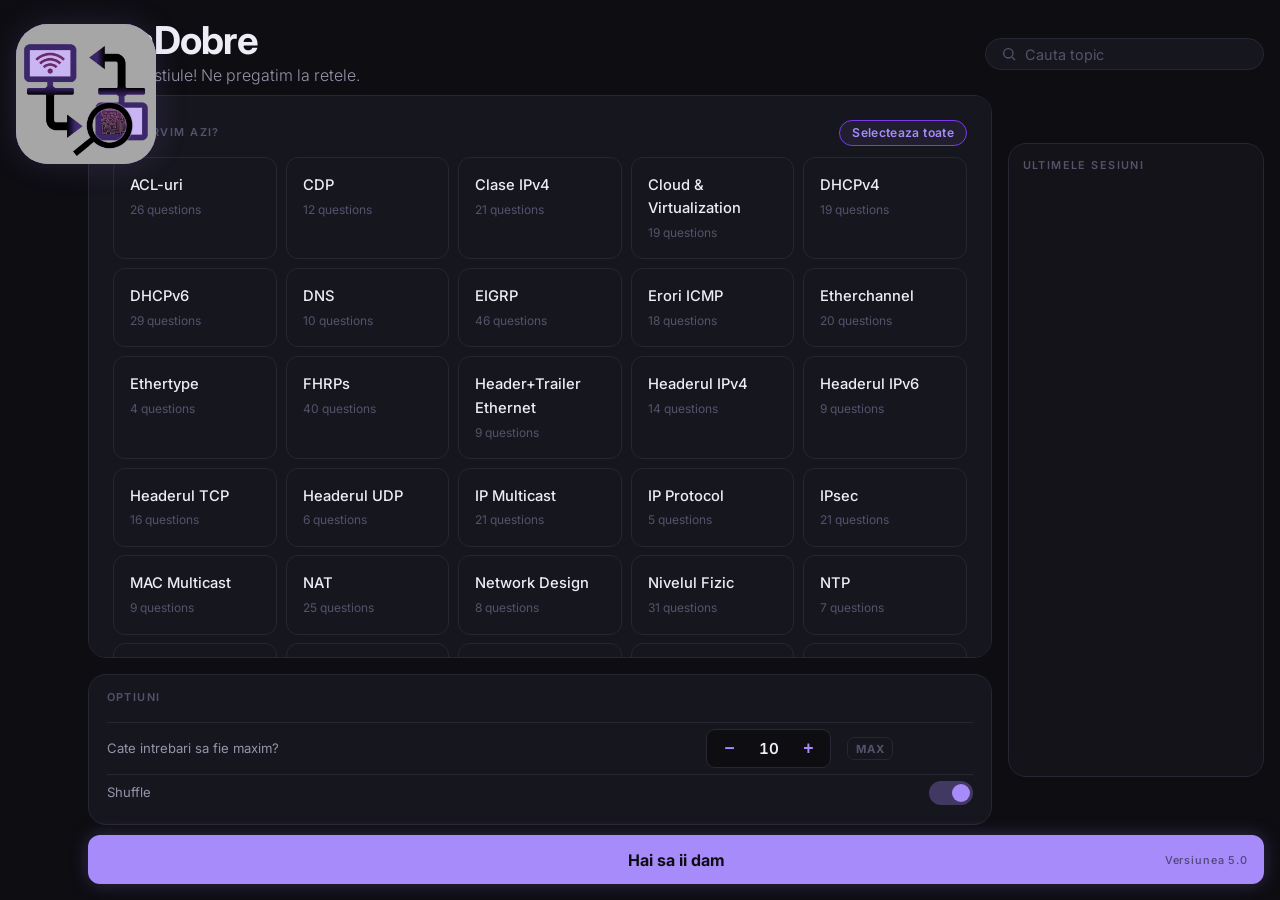
==== index.html @ 51c93546 "mobile fix" ====
<!DOCTYPE html>
<html lang="en">
<head>
  <meta charset="UTF-8" />
  <meta name="viewport" content="width=device-width, initial-scale=1.0, viewport-fit=cover" />
  <title>AcaDobre</title>

  <link rel="manifest" href="manifest.json" />
  <link rel="icon" type="image/x-icon" href="icons/logo.ico" />
  <link rel="icon" type="image/png" href="icons/logo.png" />
  <link rel="shortcut icon" href="icons/logo.ico" />
  <meta name="theme-color" content="#0d0d12" />
  <meta name="mobile-web-app-capable" content="yes" />
  <meta name="apple-mobile-web-app-capable" content="yes" />
  <meta name="apple-mobile-web-app-status-bar-style" content="black-translucent" />
  <meta name="apple-mobile-web-app-title" content="AcaDobre" />
  <link rel="apple-touch-icon" href="icons/apple-touch-icon.png" />

  <link rel="stylesheet" href="style.css?v=5.1" />
</head>
<body>

  <div id="screen-setup" class="screen active">

    <div class="logo-mark" id="setup-logo">
      <img src="icons/logo.png" alt="AcaDobre" style="width:100%;height:100%;object-fit:cover;" />
    </div>

    <div id="setup-titles">
      <h1 class="app-title">AcaDobre</h1>
      <p class="app-sub">Bravo pustiule! Ne pregatim la retele.</p>
    </div>

    <div class="container setup-container">

      <header class="app-header">
        <div class="app-header-titles app-header-titles-fallback">
          <h1 class="app-title">AcaDobre</h1>
          <p class="app-sub">Bravo pustiule! Ne pregatim la retele.</p>
        </div>
        <div class="app-header-search">
          <span class="search-icon" aria-hidden="true">
            <svg viewBox="0 0 24 24" fill="none" stroke="currentColor" stroke-width="2">
              <circle cx="11" cy="11" r="7"></circle>
              <line x1="21" y1="21" x2="16.65" y2="16.65"></line>
            </svg>
          </span>
          <input type="search" id="topic-search-input" class="topic-search-input" placeholder="Cauta topic" autocomplete="off" />
        </div>
      </header>

      <div class="setup-main-row">
        <div class="setup-left-col">
          <section class="card" id="topics-card">
            <div class="topics-card-header">
              <span class="section-label">Ce servim azi?</span>
              <button id="topic-select-all-btn" class="topic-select-all-btn" type="button">Selecteaza toate</button>
            </div>
            <div id="topic-list" class="topic-grid"></div>
            <p id="topic-error" class="field-error hidden">Alege pustiule macar una.</p>
          </section>

          <section class="card" id="options-card">
            <span class="section-label">Optiuni</span>
            <!-- Header-fill-only toggle — visible only when a topic with header-fill is selected -->
            <div id="hf-only-row" class="options-row hidden">
              <span class="option-label">Afiseaza doar intrebari de tip header</span>
              <label class="toggle">
                <input type="checkbox" id="hf-only-toggle" />
                <span class="toggle-slider"></span>
              </label>
            </div>
            <div class="options-row">
              <span class="option-label">Cate intrebari sa fie maxim?</span>
              <div class="stepper">
                <button class="stepper-btn" id="q-dec" type="button">−</button>
                <input
                  type="number"
                  id="q-count-input"
                  class="stepper-input"
                  value="10"
                  min="1"
                  max="100000"
                  aria-label="Number of questions"
                />
                <button class="stepper-btn" id="q-inc" type="button">+</button>
              </div>
              <button id="q-max-btn" class="btn-max-fill" type="button">MAX</button>
              <span id="q-max-hint" class="hint-text"></span>
            </div>
            <div class="options-row">
              <span class="option-label">Shuffle</span>
              <label class="toggle">
                <input type="checkbox" id="shuffle-toggle" checked />
                <span class="toggle-slider"></span>
              </label>
            </div>
          </section>
        </div>

        <aside class="card" id="last-session-card">
          <div class="last-session-header">
            <span class="section-label">Ultimele sesiuni</span>
          </div>
          <ul id="last-sessions-list" class="last-sessions-list"></ul>
        </aside>
      </div>

      <button id="start-btn" class="btn btn-primary btn-large" type="button">
        <span class="start-btn-label">Hai sa ii dam</span>
        <span class="start-btn-version">Versiunea 5.0</span>
      </button>
    </div>
  </div>

  <div id="screen-quiz" class="screen">
    <div class="container quiz-container">

      <!-- Top bar spans full width -->
      <div class="quiz-topbar">
        <div class="quiz-meta">
          <span id="q-current-label" class="meta-badge">Q1</span>
          <span id="q-topic-label" class="meta-topic"></span>
        </div>
        <div class="timer-wrap">
          <svg class="timer-icon" viewBox="0 0 24 24" fill="none" stroke="currentColor" stroke-width="2">
            <circle cx="12" cy="12" r="10"/><polyline points="12 6 12 12 16 14"/>
          </svg>
          <span id="timer-display">0:00</span>
        </div>
      </div>

      <div class="progress-track">
        <div id="progress-bar" class="progress-fill" style="width:0%"></div>
      </div>

      <div class="quiz-layout">

        <div class="question-area">
          <div class="card question-card">
            <h2 id="question-text" class="question-text"></h2>
            <p id="question-hint" class="question-hint hidden"></p>

            <div id="question-image-wrap" class="question-image-wrap hidden">
              <img id="question-image" class="question-image" alt="" />
            </div>

            <div id="mc-options" class="mc-options hidden"></div>
            <div id="mc-multi-options" class="mc-options hidden">
              <p class="mc-multi-badge">Selecteaza toate variantele corecte</p>
            </div>
            <div id="matching-wrap" class="matching-wrap hidden"></div>
            <div id="image-order-wrap" class="image-order-wrap hidden"></div>
            <div id="label-order-wrap" class="label-order-wrap hidden"></div>
            <div id="header-fill-wrap" class="header-fill-wrap hidden"></div>
            <div id="oe-input-wrap" class="oe-wrap hidden">
              <input
                type="text"
                id="oe-input"
                class="oe-input"
                placeholder="Raspunde…"
                autocomplete="off"
              />
            </div>
          </div>

          <div class="question-nav-btns">
            <button id="prev-btn" class="btn btn-secondary" type="button">← Indarat</button>
            <button id="mark-btn" class="btn btn-mark" type="button" title="Flag this question for review">
              <svg class="mark-icon" viewBox="0 0 24 24" fill="none" stroke="currentColor" stroke-width="2">
                <path d="M4 4h16v10l-8 3-8-3V4z"/>
              </svg>
              <span id="mark-label">Marcheaza</span>
            </button>
            <button id="next-btn" class="btn btn-secondary" type="button">Inainte →</button>
          </div>
        </div>

        <aside class="q-sidebar">
          <div class="card q-sidebar-card">
            <span class="section-label">Intrebari</span>
            <div id="q-nav-grid" class="q-nav-grid"></div>
            <div class="sidebar-legend">
              <span class="legend-row"><span class="legend-dot dot-answered"></span><span class="legend-text">Raspuns</span></span>
              <span class="legend-row"><span class="legend-dot dot-current"></span><span class="legend-text">Curenta</span></span>
              <span class="legend-row"><span class="legend-dot dot-marked"></span><span class="legend-text">Marcata</span></span>
            </div>
            <div class="quiz-mode-row">
              <span class="quiz-mode-label">Pe o pagina</span>
              <label class="toggle">
                <input type="checkbox" id="single-page-mode-toggle" />
                <span class="toggle-slider"></span>
              </label>
            </div>
            <button id="submit-quiz-btn" class="btn btn-primary btn-full" type="button">Vedem ce o fi</button>
            <button id="abandon-btn" class="btn btn-ghost btn-full" type="button">← Inapoi la meniu</button>
          </div>
        </aside>

      </div>
    </div>
  </div>
  <div id="screen-results" class="screen">
    <div class="container results-container">

      <header class="results-header">
        <div class="score-ring-wrap">
          <svg class="score-ring" viewBox="0 0 120 120">
            <circle class="ring-bg" cx="60" cy="60" r="52" />
            <circle id="ring-progress" class="ring-fg" cx="60" cy="60" r="52"
              stroke-dasharray="326.7" stroke-dashoffset="326.7" />
          </svg>
          <div class="score-ring-label">
            <span id="score-pct-big">0%</span>
          </div>
        </div>
        <div class="results-meta">
          <h2 id="results-title" class="results-title">Quiz Complete</h2>
          <p id="results-summary" class="results-summary"></p>
        </div>
      </header>

      <div class="stats-row">
        <div class="stat-card">
          <span class="stat-value" id="stat-correct">0</span>
          <span class="stat-label">Raspunsuri corecte</span>
        </div>
        <div class="stat-card">
          <span class="stat-value" id="stat-total">0</span>
          <span class="stat-label">Intrebari totale</span>
        </div>
        <div class="stat-card">
          <span class="stat-value" id="stat-time">0s</span>
          <span class="stat-label">Timp</span>
        </div>
      </div>

      <div class="results-actions">
        <button id="restart-btn" class="btn btn-primary"   type="button">Quiz Nou</button>
      </div>

      <div id="review-panel" class="review-panel">
        <div class="review-mode-bar">
          <span class="review-mode-label">Pe o pagina</span>
          <label class="toggle">
            <input type="checkbox" id="review-single-page-toggle" />
            <span class="toggle-slider"></span>
          </label>
        </div>
        <div class="review-layout">
          <div class="review-list-col">
            <span class="section-label">Vreau sa vad statisticile</span>
            <div id="review-list"></div>
          </div>
          <aside class="review-nav-sidebar">
            <span class="section-label">Raspunsuri</span>
            <div id="review-nav-grid" class="review-nav-grid"></div>
            <div class="review-nav-legend">
              <span class="legend-row"><span class="legend-dot rn-dot-correct"></span><span class="legend-text">Corect</span></span>
              <span class="legend-row"><span class="legend-dot rn-dot-incorrect"></span><span class="legend-text">Gresit</span></span>
              <span class="legend-row"><span class="legend-dot rn-dot-partial"></span><span class="legend-text">Partial</span></span>
              <span class="legend-row"><span class="legend-dot dot-marked"></span><span class="legend-text">Marcat</span></span>
            </div>
          </aside>
        </div>
      </div>

      <div id="topic-breakdown" class="card hidden">
        <span class="section-label">Sectiuni alese</span>
        <div id="breakdown-list"></div>
      </div>

    </div>
  </div>

  <div id="confirm-modal" class="modal-backdrop hidden">
    <div class="modal-box">
      <h3 class="modal-title" id="modal-title">Confirmare</h3>
      <p id="modal-body" class="modal-body"></p>
      <div class="modal-actions">
        <button id="modal-cancel" class="btn btn-secondary" type="button">Inapoi</button>
        <button id="modal-confirm" class="btn btn-primary"  type="button">Trimite raspuns</button>
      </div>
    </div>
  </div>

  <script>
    window.ACADOBRE_QUESTIONS = [];
  </script>

  <script src="questions/rutare_dinamica.js"></script>
  <script src="questions/porturi_protocoale_layer4.js"></script>
  <script src="questions/ip_protocol_nextheader.js"></script>
  <script src="questions/ethertype.js"></script>
  <script src="questions/ip_multicast.js"></script>
  <script src="questions/icmp.js"></script>
  <script src="questions/mac_multicast.js"></script>
  <script src="questions/timers.js"></script>
  <script src="questions/osi_tcp.js"></script>
  <script src="questions/physical_layer.js"></script>
  <script src="questions/ip_classes.js"></script>
  <script src="questions/standard_names.js"></script>
  <script src="questions/udp_header.js"></script>
  <script src="questions/ipv4_header.js"></script>
  <script src="questions/tcp_header.js"></script>
  <script src="questions/ipv6_header.js"></script>
  <script src="questions/ethernet_frame.js"></script>
  <script src="questions/vlan_tag.js"></script>
  <script src="questions/stp.js"></script>
  <script src="questions/etherchannel.js"></script>
  <script src="questions/fhrp.js"></script>
  <script src="questions/dhcp.js"></script>
  <script src="questions/dhcpv6.js"></script>
  <script src="questions/ospf.js"></script>
  <script src="questions/security.js"></script>
  <script src="questions/layer2security.js"></script>
  <script src="questions/acl.js"></script>
  <script src="questions/nat.js"></script>
  <script src="questions/vlans.js"></script>
  <script src="questions/vtp.js"></script>
  <script src="questions/dns.js"></script>
  <script src="questions/cdp.js"></script>
  <script src="questions/ntp.js"></script>
  <script src="questions/ssh.js"></script>
  <script src="questions/snmp.js"></script>
  <script src="questions/syslog.js"></script>
  <script src="questions/wireless_frame.js"></script>
  <script src="questions/wifi_standards.js"></script>
  <script src="questions/wireless.js"></script>
  <script src="questions/wan.js"></script>
  <script src="questions/vpn.js"></script>
  <script src="questions/ipsec.js"></script>
  <script src="questions/qos.js"></script>
  <script src="questions/network_design.js"></script>
  <script src="questions/virtualization.js"></script>
  <script src="questions/eigrp.js"></script>

  <script src="script.js?v=5.1"></script>

  <script>
    if ('serviceWorker' in navigator) {
      window.addEventListener('load', () => {
        navigator.serviceWorker.register('./sw.js')
          .catch(err => console.warn('SW registration failed:', err));
      });
    }
  </script>
</body>
</html>
---- style.css ----
/* ============================================================
   AcaDobre — Dark Theme with Purple Accents
   ============================================================ */

@import url('https://fonts.googleapis.com/css2?family=Inter:wght@400;500;600;700&display=swap');

/* ── Variables ─────────────────────────────────────────────── */
:root {
  --bg:           #0d0d12;
  --bg-card:      #16161f;
  --bg-hover:     #1e1e2a;
  --bg-sidebar:   #131319;
  --border:       #272733;
  --border-mid:   #3a3a4a;

  --accent:       #a78bfa;   /* purple-400 */
  --accent-dim:   #7c3aed;   /* violet-600 */
  --accent-glow:  rgba(167, 139, 250, 0.15);
  --accent-faint: rgba(167, 139, 250, 0.07);

  --green:        #4ade80;
  --green-faint:  rgba(74, 222, 128, 0.08);
  --red:          #f87171;
  --red-faint:    rgba(248, 113, 113, 0.08);

  --text:         #eeedf5;
  --text-mid:     #9993aa;
  --text-dim:     #55526a;

  --radius:       12px;
  --radius-lg:    18px;
  --transition:   180ms ease;
}

/* ── Reset ──────────────────────────────────────────────────── */
*, *::before, *::after { box-sizing: border-box; margin: 0; padding: 0; }
html { scroll-behavior: smooth; }
body {
  font-family: 'Inter', system-ui, sans-serif;
  background: var(--bg);
  color: var(--text);
  min-height: 100vh;
  line-height: 1.6;
  -webkit-font-smoothing: antialiased;
}

/* ── Screens ────────────────────────────────────────────────── */
.screen { display: none; min-height: 100vh; padding: 2.5rem 1.25rem 4rem; }
.screen.active { display: block; }

/* ── Containers ─────────────────────────────────────────────── */
.container { width: 100%; margin: 0 auto; }

/* Setup & Results: narrow centered */
.setup-container {
  max-width: 1280px;
  margin: 0 auto;
  position: relative;
  /* Pin to viewport so options card + start button stay at bottom; topics card scrolls in the middle */
  height: 100vh;
  height: 100dvh;
  padding: 1.25rem 1rem 1rem;
  display: flex;
  flex-direction: column;
  gap: .65rem;
  animation: fadeUp .3s ease both;
}

/* Setup screen overrides the default .screen padding so .setup-container can own the viewport */
#screen-setup {
  padding: 0;
  position: relative;
}

/* Logo + title in the top-left of the viewport, nudged right from the edge */
#setup-logo {
  position: absolute;
  top: 1.5rem;
  left: 3rem;
  z-index: 50;
}

#setup-titles {
  position: absolute;
  top: 1.5rem;
  /* Right of the logo */
  left: calc(3rem + 140px + .85rem);
  z-index: 50;
  display: flex;
  flex-direction: column;
  justify-content: center;
  height: 140px;
}

/* Hide the in-header fallback title block on wide viewports (where #setup-titles handles it) */
.app-header-titles-fallback { display: none; }

/* Below 1700px viewport, the logo+title group runs into the centered column area.
   Hide the gutter title and show the fallback inside the header instead. */
@media (max-width: 1700px) {
  #setup-titles { display: none; }
  .app-header-titles-fallback { display: block; }
  /* Logo falls back tighter to corner */
  #setup-logo { left: 1rem; }
}

/* Setup main row: left column (topics + options) + right column (last sessions) */
.setup-main-row {
  display: flex;
  gap: 1rem;
  flex: 1 1 0;
  min-height: 0;
  align-items: stretch;
}

/* Left column stacks topics + options. Topics flex-grows, options stays its natural height */
.setup-left-col {
  flex: 1 1 auto;
  min-width: 0;
  display: flex;
  flex-direction: column;
  gap: 1rem;
  min-height: 0;
}

/* Topics card grows to fill remaining left-col space, scrolls internally */
#topics-card {
  flex: 1 1 auto;
  min-width: 0;
  min-height: 0;
  overflow-y: auto;
  display: flex;
  flex-direction: column;
  gap: .65rem;
}

/* Options card stays its natural height inside the left column */
#options-card { flex: 0 0 auto; padding: .85rem 1.1rem; }

/* Header row inside topics card: label on left, select-all on right */
.topics-card-header {
  display: flex;
  align-items: center;
  justify-content: space-between;
  gap: .5rem;
}
.topics-card-header .section-label { margin: 0; }

/* Last sessions: right-column panel, fixed length next to topics+options.
   Shorter than the full row height — vertically centered with empty space top and bottom. */
#last-session-card {
  flex: 0 0 16rem;
  width: 16rem;
  display: flex;
  flex-direction: column;
  min-height: 0;
  align-self: center;
  height: calc(100% - 6rem);
  background: var(--bg-sidebar);
  border: 1px solid var(--border);
  border-radius: var(--radius-lg);
  padding: .85rem;
  overflow: hidden;
}
.last-session-header {
  display: flex;
  flex-direction: column;
  gap: .5rem;
  margin-bottom: .6rem;
  flex-shrink: 0;
}
#last-session-card #last-sessions-list {
  overflow: hidden;
  min-height: 0;
  flex: 1 1 auto;
}

.last-sessions-list {
  list-style: none;
  padding: 0;
  margin: 0;
  display: flex;
  flex-direction: column;
  gap: .5rem;
}
.last-session-item {
  display: flex;
  flex-direction: column;
  gap: .25rem;
  padding: .6rem .7rem;
  background: var(--bg);
  border: 1px solid var(--border);
  border-radius: 8px;
  font-size: .8rem;
  cursor: default;
  transition: border-color var(--transition);
}
.last-session-item:hover { border-color: var(--border-mid); }
.last-session-item.is-latest { border-color: var(--accent-dim); background: var(--accent-faint); }
.last-session-top {
  display: flex;
  justify-content: space-between;
  align-items: baseline;
  gap: .5rem;
}
.last-session-score {
  font-weight: 700;
  font-variant-numeric: tabular-nums;
  color: var(--accent);
}
.last-session-tag {
  display: inline-block;
  margin-left: .4rem;
  padding: 1px 6px;
  font-size: .62rem;
  font-weight: 600;
  letter-spacing: .04em;
  background: var(--bg-card);
  border: 1px solid var(--border);
  border-radius: 4px;
  color: var(--text-dim);
  vertical-align: middle;
}
.last-session-item.is-abandoned { border-color: var(--border); opacity: .85; }
.last-session-date { color: var(--text-dim); font-size: .7rem; }
.last-session-meta {
  font-size: .72rem;
  color: var(--text-dim);
  display: flex;
  justify-content: space-between;
  gap: .5rem;
}
.last-session-review-btn {
  margin-top: .35rem;
  padding: .35rem .55rem;
  font-size: .72rem;
  font-weight: 600;
  font-family: 'Inter', system-ui, sans-serif;
  background: var(--bg-card);
  border: 1px solid var(--accent-dim);
  border-radius: 6px;
  color: var(--accent);
  cursor: pointer;
  transition: background var(--transition), border-color var(--transition);
}
.last-session-review-btn:hover {
  background: var(--accent-glow);
  border-color: var(--accent);
}

/* Mid-narrow viewports stack the main row but keep desktop logo + larger sizing */
@media (min-width: 801px) and (max-width: 1100px) {
  .setup-main-row { flex-direction: column; }
  .setup-left-col { flex: 1 1 auto; }
  #last-session-card { width: auto; flex: 0 0 auto; max-height: 14rem; align-self: stretch; }
}

/* Options card and start button stay at their natural height, never shrink */
#options-card,
#start-btn {
  flex-shrink: 0;
}

/* Start button: label centered, version subtitle aligned right */
#start-btn {
  position: relative;
  display: flex;
  align-items: center;
  justify-content: center;
}
#start-btn .start-btn-label {
  font-weight: 700;
}
#start-btn .start-btn-version {
  position: absolute;
  right: 1rem;
  font-size: .68rem;
  font-weight: 500;
  letter-spacing: .08em;
  opacity: .55;
  pointer-events: none;
}
.quiz-container {
  max-width: 1020px;
  display: flex;
  flex-direction: column;
  gap: 1rem;
  animation: fadeUp .3s ease both;
}

@keyframes fadeUp {
  from { opacity: 0; transform: translateY(10px); }
  to   { opacity: 1; transform: translateY(0); }
}

/* ── Logo ───────────────────────────────────────────────────── */
.logo-mark {
  width: 140px; height: 140px;
  background: var(--accent);
  color: #0d0d12;
  font-family: 'Inter', system-ui, sans-serif;
  font-size: 4.6rem;
  display: flex; align-items: center; justify-content: center;
  border-radius: 32px;
  flex-shrink: 0;
  box-shadow: 0 0 32px var(--accent-glow);
  overflow: hidden;
}

/* ── App Header ─────────────────────────────────────────────── */
.app-header {
  display: flex;
  align-items: center;
  gap: .85rem;
  padding: 0;
  margin-bottom: -.25rem;
}
.app-header-titles { flex: 0 1 auto; min-width: 0; }
.app-title  { font-family: 'Inter', system-ui, sans-serif; font-size: 2.4rem; font-weight: 700; line-height: 1.05; letter-spacing: -0.02em; }
.app-sub    { color: var(--text-mid); font-size: 1rem; font-weight: 300; margin-top: .15rem; }

/* On medium screens where the centered container touches the viewport edges
   but the desktop logo is still positioned absolute, reserve left padding
   so the corner logo doesn't overlap the title */
@media (min-width: 801px) and (max-width: 1280px) {
  .setup-container { padding-left: 5.5rem; }
}

/* Search bar on the right side of the header */
.app-header-search {
  margin-left: auto;
  display: flex;
  align-items: center;
  gap: .5rem;
  background: var(--bg-card);
  border: 1.5px solid var(--border);
  border-radius: 999px;
  padding: .4rem .9rem;
  min-width: 16rem;
  max-width: 24rem;
  flex: 0 1 auto;
  transition: border-color var(--transition);
}
.app-header-search:focus-within { border-color: var(--accent); }
.app-header-search .search-icon {
  display: inline-flex;
  align-items: center;
  justify-content: center;
  color: var(--text-dim);
  flex-shrink: 0;
}
.app-header-search .search-icon svg { width: 16px; height: 16px; }
.topic-search-input {
  flex: 1 1 auto;
  background: transparent;
  border: none;
  outline: none;
  color: var(--text);
  font-family: 'Inter', system-ui, sans-serif;
  font-size: .9rem;
  min-width: 0;
}
.topic-search-input::placeholder { color: var(--text-dim); }
/* Hide the browser's built-in search clear button (we don't need it) */
.topic-search-input::-webkit-search-cancel-button { display: none; }

/* ── Cards ──────────────────────────────────────────────────── */
.card {
  background: var(--bg-card);
  border: 1px solid var(--border);
  border-radius: var(--radius-lg);
  padding: 1.5rem;
}

/* ── Section Labels ─────────────────────────────────────────── */
.section-label {
  display: block;
  font-size: .68rem;
  font-weight: 600;
  letter-spacing: .13em;
  text-transform: uppercase;
  color: var(--text-dim);
  margin-bottom: 1rem;
}

/* ── Topic Grid ─────────────────────────────────────────────── */
.topic-grid {
  display: grid;
  grid-template-columns: repeat(auto-fill, minmax(150px, 1fr));
  gap: .55rem;
}

.topic-chip {
  cursor: pointer;
  border: 1.5px solid var(--border);
  border-radius: var(--radius);
  padding: 1rem 1rem 1rem 1rem;
  transition: border-color var(--transition), background var(--transition),
              box-shadow var(--transition);
  user-select: none;
  position: relative;
}
.topic-chip:hover { background: var(--bg-hover); border-color: var(--border-mid); }
.topic-chip.selected {
  border-color: var(--accent);
  background: var(--accent-faint);
  box-shadow: 0 0 0 1px var(--accent-dim) inset;
}

.topic-chip-name  { font-weight: 500; font-size: .92rem; display: block; }
.topic-chip-count { font-size: .75rem; color: var(--text-dim); display: block; margin-top: .15rem; }

.topic-chip-check {
  position: absolute;
  top: .55rem; right: .55rem;
  width: 18px; height: 18px;
  border-radius: 50%;
  background: var(--accent);
  display: flex; align-items: center; justify-content: center;
  font-size: .6rem; font-weight: 900; color: #0d0d12;
  opacity: 0; transform: scale(.4);
  transition: opacity var(--transition), transform var(--transition);
  pointer-events: none;
}
.topic-chip.selected .topic-chip-check { opacity: 1; transform: scale(1); }

/* ── Options Rows ───────────────────────────────────────────── */
.options-row {
  display: flex; align-items: center; gap: 1rem;
  padding: .35rem 0;
}
.options-row + .options-row { border-top: 1px solid var(--border); }
.option-label { flex: 1; font-size: .82rem; color: var(--text-mid); }
.hint-text    { font-size: .72rem; color: var(--text-dim); min-width: 4rem; }

/* Stepper */
.stepper {
  display: flex; align-items: center; gap: .5rem;
  background: var(--bg);
  border: 1px solid var(--border);
  border-radius: 9px;
  padding: .3rem .5rem;
}
.stepper-btn {
  background: none; border: none;
  color: var(--accent);
  font-size: 1.1rem; font-weight: 600;
  cursor: pointer;
  width: 28px; height: 28px;
  display: flex; align-items: center; justify-content: center;
  border-radius: 6px;
  line-height: 1; flex-shrink: 0;
  transition: background var(--transition);
}
.stepper-btn:hover { background: var(--accent-faint); }

/* Number input inside stepper */
.stepper-input {
  background: transparent;
  border: none;
  color: var(--text);
  font-family: 'Inter', system-ui, sans-serif;
  font-size: .95rem; font-weight: 600;
  font-variant-numeric: tabular-nums;
  width: 3.5ch;
  text-align: center;
  outline: none;
  -moz-appearance: textfield;
}
.stepper-input::-webkit-outer-spin-button,
.stepper-input::-webkit-inner-spin-button { -webkit-appearance: none; }

/* Toggle */
.toggle { position: relative; display: inline-block; width: 44px; height: 24px; cursor: pointer; flex-shrink: 0; }
.toggle input { opacity: 0; width: 0; height: 0; position: absolute; }
.toggle-slider {
  position: absolute; inset: 0;
  background: var(--border);
  border-radius: 999px;
  transition: background var(--transition);
}
.toggle-slider::before {
  content: '';
  position: absolute;
  width: 18px; height: 18px;
  left: 3px; top: 3px;
  background: var(--text-dim);
  border-radius: 50%;
  transition: transform var(--transition), background var(--transition);
}
.toggle input:checked + .toggle-slider { background: rgba(167,139,250,.3); }
.toggle input:checked + .toggle-slider::before { transform: translateX(20px); background: var(--accent); }

/* ── Field Error ────────────────────────────────────────────── */
.field-error { color: var(--red); font-size: .82rem; margin-top: .6rem; }

/* ── Buttons ────────────────────────────────────────────────── */
.btn {
  display: inline-flex; align-items: center; justify-content: center;
  font-family: 'Inter', system-ui, sans-serif;
  font-size: .9rem; font-weight: 500;
  border: none; border-radius: var(--radius);
  cursor: pointer;
  padding: .7rem 1.4rem;
  transition: opacity var(--transition), background var(--transition),
              transform var(--transition), box-shadow var(--transition);
  white-space: nowrap;
}
.btn:active   { transform: scale(.97); }
.btn:disabled { opacity: .35; cursor: not-allowed; }
.btn-full     { width: 100%; }

.btn-primary {
  background: var(--accent);
  color: #0d0d12; font-weight: 600;
  box-shadow: 0 0 18px rgba(167,139,250,.25);
}
.btn-primary:hover:not(:disabled) {
  background: var(--accent-dim);
  box-shadow: 0 0 24px rgba(124,58,237,.4);
}

.btn-secondary {
  background: var(--bg-card); color: var(--text);
  border: 1.5px solid var(--border);
}
.btn-secondary:hover:not(:disabled) { background: var(--bg-hover); border-color: var(--border-mid); }

.btn-ghost {
  background: transparent; color: var(--text-mid);
  border: 1.5px solid transparent;
}
.btn-ghost:hover:not(:disabled) { color: var(--text); border-color: var(--border); }

.btn-large { width: 100%; padding: .9rem 1.4rem; font-size: 1rem; }

/* ── Quiz Topbar ────────────────────────────────────────────── */
.quiz-topbar {
  display: flex; align-items: center; justify-content: space-between;
  padding: 0 .1rem;
}
.quiz-meta    { display: flex; align-items: center; gap: .75rem; }
.meta-badge {
  background: var(--accent); color: #0d0d12;
  font-size: .72rem; font-weight: 700;
  padding: .25rem .65rem;
  border-radius: 6px; letter-spacing: .04em;
}
.meta-topic   { font-size: .82rem; color: var(--text-dim); }
.timer-wrap   { display: flex; align-items: center; gap: .4rem; font-variant-numeric: tabular-nums; font-size: .88rem; font-weight: 500; color: var(--text-mid); }
.timer-icon   { width: 15px; height: 15px; stroke: var(--text-dim); }

/* ── Progress ───────────────────────────────────────────────── */
.progress-track { height: 3px; background: var(--border); border-radius: 999px; overflow: hidden; }
.progress-fill  { height: 100%; background: var(--accent); border-radius: 999px; transition: width .45s ease; }

/* ── Two-Column Quiz Layout ─────────────────────────────────── */
.quiz-layout {
  display: grid;
  grid-template-columns: 1fr 240px;
  gap: 1.1rem;
  align-items: start;
}

/* ── Question Area (left column) ────────────────────────────── */
#question-text,
.mc-opt-text {
  white-space: pre-line;
}

.question-area {
  display: flex;
  flex-direction: column;
  gap: 1rem;
  /* Fill viewport so the sticky nav-btns anchors at a consistent position regardless of content length */
  min-height: calc(100vh - 10rem);
}

.question-card { display: flex; flex-direction: column; gap: 1.25rem; min-height: 21.25rem; }

.question-text {
  font-family: 'Inter', system-ui, sans-serif;
  font-size: 1.25rem; line-height: 1.5;
  font-weight: 600;
}

/* Prev / Next buttons row — pushed to bottom of .question-area via margin-top:auto, sticks to viewport when content overflows */
.question-nav-btns {
  display: flex;
  gap: .75rem;
  margin-top: auto;
  position: sticky;
  bottom: 0;
  z-index: 10;
  padding: .6rem 0 .4rem;
  background: var(--bg);
}
.question-nav-btns .btn { flex: 1; }

/* ── Multiple Choice ────────────────────────────────────────── */
.mc-options { display: flex; flex-direction: column; gap: .55rem; }

.mc-option {
  display: flex; align-items: center; gap: .85rem;
  padding: .8rem 1rem;
  border: 1.5px solid var(--border);
  border-radius: var(--radius);
  cursor: pointer;
  transition: border-color var(--transition), background var(--transition);
  user-select: none;
}
.mc-option:hover:not(.disabled) { background: var(--bg-hover); border-color: var(--border-mid); }
.mc-option.selected  { border-color: var(--accent); background: var(--accent-faint); }
.mc-option.correct   { border-color: var(--green);  background: var(--green-faint); }
.mc-option.incorrect { border-color: var(--red);    background: var(--red-faint); }
.mc-option.disabled  { cursor: default; }

/* On results review — correct answer highlight even if not selected */
.mc-option.show-correct { border-color: var(--green); background: var(--green-faint); }

.mc-opt-letter {
  width: 1.75rem; height: 1.75rem; border-radius: 7px;
  background: var(--bg); border: 1.5px solid var(--border);
  display: flex; align-items: center; justify-content: center;
  font-size: .72rem; font-weight: 700; color: var(--text-dim);
  flex-shrink: 0;
  transition: background var(--transition), color var(--transition), border-color var(--transition);
}
.mc-option.selected  .mc-opt-letter { background: var(--accent); color: #0d0d12; border-color: var(--accent); }
.mc-option.correct   .mc-opt-letter { background: var(--green);  color: #0d0d12; border-color: var(--green);  }
.mc-option.incorrect.selected .mc-opt-letter { background: var(--red); color: #fff; border-color: var(--red); }
.mc-opt-text { font-size: .9rem; }

/* ── Open Ended ─────────────────────────────────────────────── */
.oe-wrap { display: flex; flex-direction: column; }
.oe-input {
  background: var(--bg);
  border: 1.5px solid var(--border);
  border-radius: var(--radius);
  color: var(--text);
  font-family: 'Inter', system-ui, sans-serif;
  font-size: .95rem;
  padding: .85rem 1rem;
  outline: none;
  width: 100%;
  transition: border-color var(--transition);
}
.oe-input:focus          { border-color: var(--accent); }
.oe-input:disabled       { opacity: .5; cursor: default; }
.oe-input.correct-input  { border-color: var(--green); }
.oe-input.incorrect-input{ border-color: var(--red); }

/* ── Sidebar (right column) ─────────────────────────────────── */
.q-sidebar { position: sticky; top: 1.5rem; }

.q-sidebar-card {
  display: flex; flex-direction: column; gap: 1rem;
  background: var(--bg-sidebar);
  /* Cap height so the sidebar fits in viewport; nav-grid handles overflow */
  max-height: calc(100vh - 8rem);
}

/* Question number grid: auto-fill so 100+ questions pack compactly; scrolls inside the sidebar card */
.q-nav-grid {
  display: grid;
  grid-template-columns: repeat(auto-fill, minmax(28px, 1fr));
  gap: .25rem;
  overflow-y: auto;
  min-height: 0;
  flex: 1 1 auto;
}

.q-nav-btn {
  aspect-ratio: 1;
  border: 1px solid var(--border);
  border-radius: 5px;
  background: var(--bg);
  color: var(--text-dim);
  font-size: .68rem; font-weight: 600;
  cursor: pointer;
  transition: border-color var(--transition), background var(--transition),
              color var(--transition), box-shadow var(--transition);
  display: flex; align-items: center; justify-content: center;
  padding: 0;
  font-family: 'Inter', system-ui, sans-serif;
  font-variant-numeric: tabular-nums;
}
.q-nav-btn:hover:not(.q-nav-current) {
  border-color: var(--border-mid);
  background: var(--bg-hover);
  color: var(--text);
}
/* Answered state */
.q-nav-btn.q-nav-answered {
  background: rgba(167,139,250,.18);
  border-color: var(--accent-dim);
  color: var(--accent);
}
/* Current question */
.q-nav-btn.q-nav-current {
  background: var(--accent);
  border-color: var(--accent);
  color: #0d0d12;
  box-shadow: 0 0 12px rgba(167,139,250,.4);
  cursor: default;
}

/* Legend (one row per entry: dot → arrow → label) */
.sidebar-legend {
  display: flex; flex-direction: column; gap: .3rem;
  font-size: .72rem; color: var(--text-dim);
}
.legend-row {
  display: inline-flex;
  align-items: center;
  gap: .35rem;
}
.legend-dot {
  width: 10px; height: 10px; border-radius: 50%;
  display: inline-block;
  flex-shrink: 0;
}
.dot-answered { background: var(--accent); }
.dot-current  { background: var(--accent); box-shadow: 0 0 6px rgba(167,139,250,.6); }
.dot-empty    { background: transparent; border: 1.5px solid var(--border-mid); }
.legend-text  { line-height: 1.2; }

/* ── Modal ──────────────────────────────────────────────────── */
.modal-backdrop {
  position: fixed; inset: 0; z-index: 100;
  background: rgba(0,0,0,.65);
  backdrop-filter: blur(4px);
  display: flex; align-items: center; justify-content: center;
  padding: 1.5rem;
  animation: fadeIn .18s ease both;
}
@keyframes fadeIn { from { opacity: 0; } to { opacity: 1; } }

.modal-box {
  background: var(--bg-card);
  border: 1px solid var(--border-mid);
  border-radius: var(--radius-lg);
  padding: 1.75rem;
  max-width: 380px; width: 100%;
  box-shadow: 0 24px 60px rgba(0,0,0,.6);
  animation: scaleIn .2s ease both;
}
@keyframes scaleIn { from { opacity: 0; transform: scale(.93); } to { opacity: 1; transform: scale(1); } }

.modal-title { font-family: 'Inter', system-ui, sans-serif; font-size: 1.3rem; font-weight: 700; margin-bottom: .6rem; }
.modal-body  { font-size: .9rem; color: var(--text-mid); margin-bottom: 1.25rem; line-height: 1.6; }
.modal-actions { display: flex; gap: .75rem; }
.modal-actions .btn { flex: 1; }

/* ── Results ────────────────────────────────────────────────── */
.results-header { display: flex; align-items: center; gap: 1.5rem; flex-wrap: wrap; }

.score-ring-wrap { position: relative; width: 120px; height: 120px; flex-shrink: 0; }
.score-ring { width: 120px; height: 120px; transform: rotate(-90deg); }
.ring-bg { fill: none; stroke: var(--border); stroke-width: 8; }
.ring-fg {
  fill: none; stroke: var(--accent); stroke-width: 8; stroke-linecap: round;
  transition: stroke-dashoffset 1.2s cubic-bezier(.4,0,.2,1);
  filter: drop-shadow(0 0 6px var(--accent-glow));
}
.score-ring-label {
  position: absolute; inset: 0;
  display: flex; align-items: center; justify-content: center;
}
#score-pct-big { font-family: 'Inter', system-ui, sans-serif; font-size: 1.55rem; font-weight: 700; color: var(--accent); font-variant-numeric: tabular-nums; }

.results-title   { font-family: 'Inter', system-ui, sans-serif; font-size: 1.55rem; font-weight: 700; line-height: 1.2; letter-spacing: -0.01em; }
.results-summary { color: var(--text-mid); font-size: .88rem; margin-top: .35rem; }

.stats-row { display: grid; grid-template-columns: repeat(3, 1fr); gap: .75rem; }
.stat-card {
  background: var(--bg-card); border: 1px solid var(--border);
  border-radius: var(--radius); padding: 1rem;
  display: flex; flex-direction: column; align-items: center; gap: .2rem;
}
.stat-value { font-family: 'Inter', system-ui, sans-serif; font-size: 1.8rem; font-weight: 700; color: var(--accent); line-height: 1; font-variant-numeric: tabular-nums; }
.stat-label { font-size: .7rem; color: var(--text-dim); text-transform: uppercase; letter-spacing: .08em; }

/* ── Topic breakdown chips (compact, bottom of results screen) ── */
#topic-breakdown { margin-top: 1.5rem; }
#breakdown-list {
  display: grid;
  grid-template-columns: repeat(auto-fill, minmax(220px, 1fr));
  gap: .4rem;
}
.breakdown-chip {
  display: flex;
  align-items: center;
  justify-content: space-between;
  gap: .5rem;
  padding: .35rem .65rem;
  font-size: .8rem;
  background: var(--bg);
  border: 1px solid var(--border);
  border-radius: 8px;
}
.breakdown-chip-name {
  color: var(--text-mid);
  overflow: hidden;
  text-overflow: ellipsis;
  white-space: nowrap;
  flex: 1 1 auto;
  min-width: 0;
}
.breakdown-chip-pct {
  font-weight: 700;
  color: var(--accent);
  font-variant-numeric: tabular-nums;
  flex-shrink: 0;
}

.results-actions { display: flex; gap: .75rem; flex-wrap: wrap; }
.results-actions .btn { flex: 1; min-width: 120px; }

/* ── Review Panel ───────────────────────────────────────────── */
.review-panel { margin-top: .25rem; display: flex; flex-direction: column; gap: .75rem; }

.review-item {
  padding: 1.1rem 1.2rem;
  border: 1.5px solid var(--border);
  border-radius: var(--radius);
  animation: fadeUp .2s ease both;
}
.review-item.review-correct   { border-color: rgba(74,222,128,.3); }
.review-item.review-incorrect { border-color: rgba(248,113,113,.3); }
.review-item.review-skipped   { border-color: var(--border-mid); }

.review-q-num { font-size: .68rem; font-weight: 700; letter-spacing: .1em; text-transform: uppercase; margin-bottom: .35rem; }
.review-q-num.r-correct   { color: var(--green); }
.review-q-num.r-incorrect { color: var(--red); }
.review-q-num.r-skipped   { color: var(--text-dim); }

.review-q-text { font-size: .92rem; margin-bottom: .45rem; }
.review-answer-row { display: flex; gap: .75rem; font-size: .82rem; flex-wrap: wrap; align-items: center; }
.review-your        { color: var(--text-mid); }
.review-correct-ans { color: var(--green); font-weight: 500; }
.review-explanation { font-size: .8rem; color: var(--text-dim); margin-top: .45rem; font-style: italic; line-height: 1.5; }

/* ── Question Hint ──────────────────────────────────────────── */
.question-hint {
  font-size: .82rem;
  color: var(--text-dim);
  background: rgba(167,139,250,.06);
  border: 1px dashed rgba(167,139,250,.25);
  border-radius: 8px;
  padding: .6rem .9rem;
  line-height: 1.55;
  margin-top: -.25rem; /* tighten gap with question text */
}

/* ── Mark Button ────────────────────────────────────────────── */
.btn-mark {
  background: transparent;
  color: var(--text-dim);
  border: 1.5px solid var(--border);
  padding: .7rem .95rem;
  gap: .4rem;
  flex-shrink: 0;
}
.btn-mark:hover:not(:disabled) {
  color: var(--text);
  border-color: var(--border-mid);
  background: var(--bg-hover);
}
.btn-mark.is-marked {
  color: #eab308;
  border-color: rgba(234,179,8,.5);
  background: rgba(234,179,8,.08);
}
.mark-icon { width: 14px; height: 14px; flex-shrink: 0; transition: fill var(--transition); }
.btn-mark.is-marked .mark-icon { fill: #eab308; stroke: #eab308; }

/* ── Marked nav button ──────────────────────────────────────── */
.q-nav-btn.q-nav-marked:not(.q-nav-current) {
  border-color: rgba(234,179,8,.6);
  color: #eab308;
  background: rgba(234,179,8,.1);
}
/* Answered + marked */
.q-nav-btn.q-nav-answered.q-nav-marked:not(.q-nav-current) {
  background: rgba(234,179,8,.15);
}
.legend-dot.dot-marked { background: #eab308; }

/* ── Utility ────────────────────────────────────────────────── */
.hidden { display: none !important; }
/* ╔══════════════════════════════════════════════════════════════
   ║  MOBILE  (≤ 680px)
   ╚══════════════════════════════════════════════════════════════ */
@media (max-width: 680px) {

  /* ── Base spacing ──
     Extra bottom padding clears the fixed navigation bar (≈70px)
     so no content is hidden behind it */
  .screen { padding: 1rem .85rem 100px; }
  #screen-quiz { padding-bottom: 0; } /* quiz uses its own scroll space */
  .quiz-container { padding-bottom: 90px; }

  /* ── Typography ── */
  .app-title      { font-size: 1.5rem; }
  .question-text  { font-size: 1.1rem; line-height: 1.4; }
  .section-label  { font-size: .65rem; }

  /* ── Setup ── */
  .setup-container  { gap: .85rem; }
  .card             { padding: 1rem; }
  .topic-grid       { grid-template-columns: repeat(3, 1fr); gap: .4rem; }
  .topic-chip       { padding: .55rem .55rem; }
  .topic-chip-name  { font-size: .72rem; }
  .topic-chip-count { font-size: .62rem; }

  /* Options row: stack label above controls on very small screens */
  .options-row { flex-wrap: wrap; gap: .5rem; padding: .55rem 0; }

  /* Stepper: bigger tap targets */
  .stepper-btn  { width: 40px; height: 40px; font-size: 1.3rem; }
  .stepper      { padding: .2rem .4rem; }
  .stepper-input { font-size: 1rem; width: 4ch; }

  /* Start button */
  .btn-large { padding: .85rem 1rem; font-size: .95rem; }

  /* ── Quiz layout: single column, sidebar above question ── */
  .quiz-layout {
    grid-template-columns: 1fr;
    gap: .65rem;
  }
  .q-sidebar {
    position: static;
    order: -1;
  }
  .q-sidebar-card { padding: .85rem; gap: .65rem; max-height: 40vh; }

  /* Nav grid: auto-fill picks col count; tighten gap + cell size for mobile */
  .q-nav-grid { gap: .3rem; }
  .q-nav-btn  { font-size: .65rem; border-radius: 6px; }

  /* Question card: grow freely, never clip content */
  .question-card { max-height: none; overflow-y: visible; min-height: unset; padding: .9rem; gap: .85rem; }
  .question-area { min-height: unset; }
  .question-hint { font-size: .82rem; }

  /* ── Nav buttons: sticky bar at bottom ── */
  .question-nav-btns {
    position: fixed;
    bottom: 0; left: 0; right: 0;
    padding: .65rem .85rem;
    padding-bottom: calc(.65rem + env(safe-area-inset-bottom));
    background: var(--bg-card);
    border-top: 1px solid var(--border);
    z-index: 100;
    gap: .5rem;
  }
  .question-nav-btns .btn { padding: .7rem .5rem; font-size: .82rem; }

  /* ── MC options: bigger tap targets ── */
  .mc-option { padding: .85rem .9rem; gap: .7rem; }
  .mc-opt-text { font-size: .88rem; }

  /* ── Matching ── */
  .matching-row { flex-direction: column; gap: .4rem; padding: .75rem; }
  .matching-label { font-size: .88rem; }
  .matching-select { width: 100%; font-size: .9rem; }

  /* ── Image order: allow horizontal scroll on narrow screens ── */
  .image-order-strip {
    overflow-x: auto;
    flex-wrap: nowrap;
    -webkit-overflow-scrolling: touch;
    padding-bottom: .5rem;
  }
  .image-order-item { flex-shrink: 0; }
  .image-order-img  { max-width: 6.875rem; }

  /* ── Label order: full width items ── */
  .label-order-item { width: 100%; max-width: 100%; }

  /* ── Open Ended ── */
  .oe-wrap { display: flex; flex-direction: column; }
  .oe-input { font-size: 16px; padding: .8rem 1rem; width: 100%; box-sizing: border-box; }

  /* ── Header fill ── */
  .hf-header-img { max-width: 100%; height: auto; }
  .hf-input-wrap { width: 100%; box-sizing: border-box; }
  .hf-input { font-size: 16px; padding: .8rem 1rem; width: 100%; box-sizing: border-box; }

  /* ── MC options: ensure they're never clipped ── */
  .mc-options { overflow: visible; }
  .mc-option { min-height: 3.25rem; }

  /* ── Results ── */
  .results-header    { flex-direction: column; align-items: flex-start; gap: .75rem; }
  .results-container { gap: .85rem; }
  .stats-row         { gap: .5rem; }
  .stat-card         { padding: .75rem; }
  .stat-value        { font-size: 1.5rem; }
  .results-actions   { flex-direction: column; }
  .results-actions .btn { min-width: unset; }

  /* Review layout: stacked */
  .review-layout      { grid-template-columns: 1fr; }
  .review-nav-sidebar { position: static; max-height: 40vh; }
  .review-item        { padding: .85rem .9rem; }

  /* Modal */
  .modal-box { padding: 1.25rem; margin: 1rem; }
}

/* ╔══════════════════════════════════════════════════════════════
   ║  SMALL MOBILE  (≤ 400px)
   ╚══════════════════════════════════════════════════════════════ */
@media (max-width: 400px) {
  .app-title   { font-size: 1.3rem; }
}

/* ============================================================
   NEW QUESTION TYPES
   ============================================================ */

/* ── MC Multi-answer badge ──────────────────────────────────── */
.mc-multi-badge {
  font-size: .72rem;
  font-weight: 600;
  letter-spacing: .08em;
  text-transform: uppercase;
  color: var(--accent);
  border: 1px solid rgba(167,139,250,.3);
  background: rgba(167,139,250,.07);
  border-radius: 6px;
  padding: .3rem .75rem;
  display: inline-block;
  margin-bottom: .6rem;
}

/* Square check badge (replaces round letter for multi) */
.mc-opt-check {
  border-radius: 5px !important;   /* override the default 7px round */
}

/* ── Matching sub-questions ─────────────────────────────────── */
.matching-wrap {
  display: flex;
  flex-direction: column;
  gap: .6rem;
}

.matching-row {
  display: flex;
  align-items: center;
  gap: 1rem;
  padding: .65rem .9rem;
  background: var(--bg);
  border: 1px solid var(--border);
  border-radius: var(--radius);
  transition: border-color var(--transition);
}
.matching-row:focus-within { border-color: var(--accent); }

.matching-label {
  flex: 1;
  font-size: .9rem;
  line-height: 1.4;
}

.matching-select {
  flex-shrink: 0;
  min-width: 10rem;
  max-width: 13.75rem;
  background: var(--bg-card);
  border: 1.5px solid var(--border-mid);
  border-radius: 8px;
  color: var(--text);
  font-family: 'Inter', system-ui, sans-serif;
  font-size: .88rem;
  padding: .45rem .7rem;
  outline: none;
  cursor: pointer;
  transition: border-color var(--transition);
  appearance: none;
  -webkit-appearance: none;
  background-image: url("data:image/svg+xml,%3Csvg xmlns='http://www.w3.org/2000/svg' width='12' height='8' viewBox='0 0 12 8'%3E%3Cpath d='M1 1l5 5 5-5' stroke='%239993aa' stroke-width='1.5' fill='none' stroke-linecap='round'/%3E%3C/svg%3E");
  background-repeat: no-repeat;
  background-position: right .65rem center;
  padding-right: 2rem;
}
.matching-select:focus { border-color: var(--accent); }
.matching-select option { background: var(--bg-card); color: var(--text); }

/* ── Image Order ────────────────────────────────────────────── */
.image-order-hint {
  font-size: .78rem;
  color: var(--text-dim);
  margin-bottom: .75rem;
  font-style: italic;
}

.image-order-strip {
  display: flex;
  flex-wrap: wrap;
  gap: .6rem;
  padding: .75rem;
  background: var(--bg);
  border: 1px solid var(--border);
  border-radius: var(--radius);
  min-height: 5rem;
}

.image-order-item {
  display: flex;
  flex-direction: column;
  align-items: center;
  gap: .3rem;
  padding: .4rem .35rem .5rem;
  background: var(--bg-card);
  border: 1.5px solid var(--border);
  border-radius: 10px;
  cursor: grab;
  transition: border-color var(--transition), box-shadow var(--transition),
              transform var(--transition), opacity var(--transition);
  user-select: none;
  -webkit-user-drag: element;
}
.image-order-item:hover {
  border-color: var(--border-mid);
  box-shadow: 0 4px 12px rgba(0,0,0,.3);
}
.image-order-item.dragging {
  opacity: .35;
  cursor: grabbing;
  transform: scale(.97);
}
.image-order-item.drag-over {
  border-color: var(--accent);
  box-shadow: 0 0 0 2px var(--accent-dim);
  background: var(--accent-faint);
}

.image-order-pos {
  font-size: .65rem;
  font-weight: 700;
  color: var(--text-dim);
  background: var(--bg);
  border-radius: 4px;
  padding: .1rem .35rem;
  letter-spacing: .04em;
  align-self: flex-end;
}

.image-order-img {
  display: block;
  /* Images are kept thin — constrain height; width adapts */
  max-height: 8.75rem;
  max-width: 5.625rem;
  width: auto;
  height: auto;
  border-radius: 5px;
  pointer-events: none;
}

.image-order-cap {
  font-size: .7rem;
  color: var(--text-dim);
  text-align: center;
  max-width: 5.625rem;
  white-space: nowrap;
  overflow: hidden;
  text-overflow: ellipsis;
}

/* ── Review — partial correct ───────────────────────────────── */
.review-item.review-partial { border-color: rgba(167,139,250,.35); }
.review-q-num.r-partial     { color: var(--accent); }

/* Sub-result rows inside matching / image-order review */
.review-sub-list {
  display: flex;
  flex-direction: column;
  gap: .3rem;
  margin-top: .45rem;
}
.review-sub-row {
  display: flex;
  flex-wrap: wrap;
  align-items: center;
  gap: .4rem .75rem;
  font-size: .82rem;
  padding: .3rem .5rem;
  border-radius: 6px;
}
.review-sub-row.sub-ok  { background: rgba(74,222,128,.06); }
.review-sub-row.sub-bad { background: rgba(248,113,113,.06); }
.sub-q-text  { color: var(--text-mid); flex: 1 1 60%; }
.sub-ans     { font-weight: 500; }
.sub-correct { color: var(--green); font-size: .8rem; }
.review-sub-row.sub-bad .sub-ans { color: var(--red); }
.review-sub-row.sub-ok  .sub-ans { color: var(--green); }

/* ── Label Order (text-chip drag-to-order) ──────────────────── */
.label-order-wrap { display: flex; flex-direction: column; }

.label-order-strip {
  display: flex;
  flex-wrap: wrap;
  gap: .6rem;
  padding: .75rem;
  background: var(--bg);
  border: 1px solid var(--border);
  border-radius: var(--radius);
  min-height: 3.5rem;
  align-items: flex-start;
}

.label-order-item {
  display: flex;
  align-items: center;
  gap: .45rem;
  padding: .5rem .85rem .5rem .55rem;
  background: var(--bg-card);
  border: 1.5px solid var(--border);
  border-radius: 8px;
  cursor: grab;
  user-select: none;
  transition: border-color var(--transition), box-shadow var(--transition),
              transform var(--transition), opacity var(--transition);
}
.label-order-item:hover {
  border-color: var(--border-mid);
  box-shadow: 0 3px 10px rgba(0,0,0,.25);
}
.label-order-item.dragging {
  opacity: .35;
  cursor: grabbing;
  transform: scale(.97);
}
.label-order-item.drag-over {
  border-color: var(--accent);
  box-shadow: 0 0 0 2px var(--accent-dim);
  background: var(--accent-faint);
}

.label-order-text {
  font-size: .9rem;
  font-weight: 500;
  color: var(--text);
  white-space: nowrap;
}

/* Abandon button sits below submit; make it less prominent */
#abandon-btn {
  margin-top: .25rem;
  font-size: .82rem;
  color: var(--text-dim);
}
#abandon-btn:hover:not(:disabled) {
  color: var(--red);
  border-color: rgba(248,113,113,.4);
  background: rgba(248,113,113,.06);
}

/* ── Header Fill (Sporcle-style protocol header reveal) ─────── */
.header-fill-wrap {
  display: flex;
  flex-direction: column;
  align-items: center;
  gap: .9rem;
  width: 100%;
}

/* The protocol header diagram image */
.hf-header-img {
  width: 100%;
  max-width: 42.5rem;
  height: auto;
  border-radius: 10px;
  display: block;
  /* Smooth swap between images */
  transition: opacity .25s ease;
  user-select: none;
  -webkit-user-drag: none;
}

/* Thin progress bar below image */
.hf-progress-wrap {
  width: 100%;
  max-width: 42.5rem;
  height: 5px;
  background: var(--border);
  border-radius: 999px;
  overflow: hidden;
}
.hf-progress-bar {
  height: 100%;
  background: var(--accent);
  border-radius: 999px;
  transition: width .4s ease;
}

/* Status text: "Camp X din N" */
.hf-status {
  font-size: .82rem;
  color: var(--text-dim);
  font-variant-numeric: tabular-nums;
  transition: color .2s ease;
}
.hf-status-correct { color: var(--green); font-weight: 600; }
.hf-status-wrong   { color: var(--red); }
.hf-status-done    { color: var(--green); font-weight: 600; font-size: .9rem; }

/* Input row */
.hf-input-wrap {
  width: 100%;
  max-width: 30rem;
  display: flex;
  gap: .6rem;
}

.hf-input {
  flex: 1;
  background: var(--bg);
  border: 2px solid var(--border-mid);
  border-radius: var(--radius);
  color: var(--text);
  font-family: 'Inter', system-ui, sans-serif;
  font-size: 1rem;
  font-weight: 500;
  padding: .75rem 1.1rem;
  outline: none;
  text-align: center;
  transition: border-color .18s ease, box-shadow .18s ease;
  width: 100%;
}
.hf-input:focus {
  border-color: var(--accent);
  box-shadow: 0 0 0 3px rgba(167,139,250,.18);
}
.hf-input-correct {
  border-color: var(--green) !important;
  box-shadow: 0 0 0 3px rgba(74,222,128,.18) !important;
  background: var(--green-faint) !important;
}
.hf-input-wrong {
  border-color: var(--red) !important;
  box-shadow: 0 0 0 3px rgba(248,113,113,.18) !important;
  animation: hf-shake .35s ease;
}

@keyframes hf-shake {
  0%,100% { transform: translateX(0); }
  20%      { transform: translateX(-6px); }
  60%      { transform: translateX(6px); }
  80%      { transform: translateX(-3px); }
}

/* Small hint below input */
.hf-input-hint {
  font-size: .73rem;
  color: var(--text-dim);
  text-align: center;
  font-style: italic;
}

/* ── Results container (wider than setup for review sidebar) ── */
.results-container {
  max-width: 1020px;
  display: flex;
  flex-direction: column;
  gap: 1.25rem;
  animation: fadeUp .3s ease both;
}

/* The topic-select-all-btn lives in .topics-card-header */
.topic-select-all-btn {
  padding: .3rem .75rem;
  font-size: .76rem;
  font-weight: 600;
  letter-spacing: .03em;
  font-family: 'Inter', system-ui, sans-serif;
  background: var(--accent-faint);
  border: 1.5px solid var(--accent-dim);
  border-radius: 20px;
  color: var(--accent);
  cursor: pointer;
  transition: background var(--transition), border-color var(--transition);
  flex-shrink: 0;
}
.topic-select-all-btn:hover {
  background: var(--accent-glow);
  border-color: var(--accent);
}

/* ── Review Layout (two-column: list + nav sidebar) ──────────── */
.review-layout {
  display: grid;
  grid-template-columns: 1fr 210px;
  gap: 1.25rem;
  align-items: start;
}
.review-list-col { display: flex; flex-direction: column; gap: .75rem; }
.review-nav-sidebar {
  position: sticky;
  top: 1.5rem;
  background: var(--bg-sidebar);
  border: 1px solid var(--border);
  border-radius: var(--radius-lg);
  padding: 1.2rem;
  display: flex;
  flex-direction: column;
  gap: .85rem;
  max-height: calc(50vh - 1.5rem);
}
.review-nav-grid {
  display: grid;
  grid-template-columns: repeat(auto-fill, minmax(28px, 1fr));
  gap: .22rem;
  overflow-y: auto;
  min-height: 0;
  flex: 1 1 auto;
}
.review-nav-btn {
  aspect-ratio: 1;
  border-radius: 5px;
  border: none;
  font-size: .65rem;
  font-weight: 700;
  cursor: pointer;
  transition: opacity var(--transition), transform var(--transition);
  font-family: 'Inter', system-ui, sans-serif;
  font-variant-numeric: tabular-nums;
  position: relative;
}
.review-nav-btn:hover { opacity: .8; transform: scale(1.08); }
.review-nav-btn.rn-correct   { background: var(--green);  color: #0d0d12; }
.review-nav-btn.rn-incorrect { background: var(--red);    color: #fff; }
.review-nav-btn.rn-partial   { background: #f97316;       color: #0d0d12; }
.review-nav-btn.rn-skipped   { background: var(--border-mid); color: var(--text-dim); }
/* Marked overlay matches the in-quiz amber treatment; layered via outline so background colour stays visible */
.review-nav-btn.rn-marked { outline: 2px solid #eab308; outline-offset: -2px; }

/* Legend dots for review nav */
.review-nav-legend { display: flex; flex-direction: column; gap: .3rem; margin-top: .1rem; font-size: .72rem; color: var(--text-dim); }
.rn-dot-correct   { background: var(--green); }
.rn-dot-incorrect { background: var(--red); }
.rn-dot-partial   { background: #f97316; }
.rn-dot-skipped   { background: var(--border-mid); }

/* Responsive: stack review layout on small screens */
@media (max-width: 720px) {
  .review-layout { grid-template-columns: 1fr; }
  .review-nav-sidebar { position: static; }
}


/* ── Question image (optional, shown above answer area) ─────── */
.question-image-wrap {
  width: 100%;
  text-align: center;
}
.question-image {
  max-width: 100%;
  height: auto;
  border-radius: var(--radius);
  border: 1px solid var(--border);
  object-fit: contain;
}

/* ── MAX fill button ────────────────────────────────────────── */
.btn-max-fill {
  background: none;
  border: 1.5px solid var(--border);
  border-radius: 7px;
  color: var(--text-dim);
  font-family: 'Inter', system-ui, sans-serif;
  font-size: .7rem;
  font-weight: 700;
  letter-spacing: .06em;
  padding: .2rem .5rem;
  cursor: pointer;
  transition: border-color var(--transition), color var(--transition), background var(--transition);
  flex-shrink: 0;
}
.btn-max-fill:hover {
  border-color: var(--accent);
  color: var(--accent);
  background: var(--accent-faint);
}

/* ── Single-page (stacked) quiz mode ─────────────────────────── */
.sp-stack {
  display: flex;
  flex-direction: column;
  gap: 1rem;
}
.sp-question-card {
  /* Override default question-card min-height — stacked cards size to their content */
  min-height: unset;
}
.sp-question-card.sp-focused {
  border-color: var(--accent);
  box-shadow: 0 0 0 2px var(--accent-dim);
}
.sp-question-header {
  display: flex;
  align-items: center;
  gap: .75rem;
  flex-wrap: wrap;
  padding-bottom: .5rem;
  border-bottom: 1px solid var(--border);
}
.sp-question-num {
  font-size: .8rem;
  font-weight: 700;
  color: var(--accent);
  background: var(--accent-faint);
  border: 1px solid var(--accent-dim);
  border-radius: 6px;
  padding: .2rem .5rem;
  font-variant-numeric: tabular-nums;
}
.sp-question-topic {
  font-size: .8rem;
  color: var(--text-dim);
  flex: 1 1 auto;
  min-width: 0;
}
.sp-mark-btn {
  display: inline-flex;
  align-items: center;
  gap: .35rem;
  padding: .3rem .6rem;
  font-size: .75rem;
  font-weight: 600;
  font-family: 'Inter', system-ui, sans-serif;
  background: var(--bg);
  border: 1.5px solid var(--border);
  border-radius: 8px;
  color: var(--text-dim);
  cursor: pointer;
  transition: border-color var(--transition), color var(--transition), background var(--transition);
}
.sp-mark-btn .mark-icon { width: .9rem; height: .9rem; }
.sp-mark-btn:hover { border-color: var(--border-mid); color: var(--text); }
.sp-mark-btn.is-marked {
  background: rgba(234, 179, 8, .12);
  border-color: rgb(234, 179, 8);
  color: rgb(234, 179, 8);
}

/* ── Review pane: mode toggle + paged stepper ───────────────── */
.review-mode-bar {
  display: flex;
  align-items: center;
  justify-content: flex-end;
  gap: .65rem;
  padding: 0 0 .75rem;
  font-size: .85rem;
  color: var(--text-dim);
}
.review-mode-label { line-height: 1.2; }

/* Paged mode: stepper above the (single) visible review-item */
.review-list-paged { /* hook for paged-only styling if needed */ }
.review-paged-stepper {
  display: flex;
  align-items: center;
  justify-content: center;
  gap: 1rem;
  padding: .5rem 0 1rem;
}
.review-paged-stepper .btn { flex: 0 0 auto; padding: .5rem 1rem; font-size: .85rem; }
.review-paged-stepper .btn:disabled { opacity: .4; cursor: not-allowed; }
.review-paged-pos {
  font-size: .9rem;
  font-weight: 600;
  font-variant-numeric: tabular-nums;
  color: var(--text-dim);
  min-width: 4rem;
  text-align: center;
}

/* Current-item marker in the review nav grid (used in paged mode) */
.review-nav-btn.rn-current {
  box-shadow: 0 0 0 2px var(--accent);
}

/* ── In-quiz single-page toggle row (sidebar) ─────────────── */
.quiz-mode-row {
  display: flex;
  align-items: center;
  justify-content: space-between;
  gap: .5rem;
  padding: .45rem .6rem;
  border: 1px solid var(--border);
  border-radius: 8px;
  background: var(--bg);
  font-size: .78rem;
  color: var(--text-dim);
  white-space: nowrap;
}
.quiz-mode-row .quiz-mode-label {
  line-height: 1.2;
}

/* ── Custom scrollbars (match dark theme) ─────────────────── */
/* Firefox */
* {
  scrollbar-width: thin;
  scrollbar-color: var(--border-mid) transparent;
}

/* WebKit / Chromium / Safari */
*::-webkit-scrollbar {
  width: 8px;
  height: 8px;
}
*::-webkit-scrollbar-track {
  background: transparent;
}
*::-webkit-scrollbar-thumb {
  background: var(--border-mid);
  border-radius: 4px;
}
*::-webkit-scrollbar-thumb:hover {
  background: var(--accent-dim);
}
*::-webkit-scrollbar-corner {
  background: transparent;
}

/* Header-fill final image inside review item */
.review-hf-image {
  display: block;
  width: 100%;
  max-width: 42.5rem;
  height: auto;
  border-radius: var(--radius);
  border: 1px solid var(--border);
  margin-bottom: .75rem;
}

/* Narrow screen / mobile: stack search below title; shrink logo; fit-to-content sessions; 3-col topics */
@media (max-width: 800px) {
  /* Container: no extra left padding on mobile (small logo doesn't need clearance) */
  .setup-container {
    padding: .85rem .75rem .75rem;
    gap: .65rem;
  }

  /* Search bar drops below title block */
  .app-header { flex-wrap: wrap; gap: .65rem; }
  .app-header-search { width: 100%; min-width: 0; margin-left: 0; order: 99; }

  /* Logo: small, inline with title (matches old desktop fallback) */
  #setup-logo {
    position: static;
    width: 40px; height: 40px;
    border-radius: 10px;
    font-size: 1.4rem;
    box-shadow: 0 0 16px var(--accent-glow);
  }
  #setup-titles { display: none; }
  .app-header-titles-fallback { display: block; flex: 1 1 auto; min-width: 0; }
  /* Title sits inline next to the small logo */
  .app-header-titles-fallback .app-title { font-size: 1.4rem; }
  .app-header-titles-fallback .app-sub   { font-size: .78rem; }

  /* Header rearrange: logo and title inline, search wraps below */
  .app-header { align-items: center; }

  /* Setup main row stacks: topics on top, last-sessions below */
  .setup-main-row {
    flex-direction: column;
    flex: 1 1 auto;
    min-height: 0;
  }

  /* Topics card scrolls independently — 3 columns of chips */
  #topics-card {
    flex: 1 1 auto;
    min-height: 12rem;
    overflow-y: auto;
  }
  .topic-grid {
    grid-template-columns: repeat(3, 1fr);
    gap: .45rem;
  }
  .topic-chip { padding: .55rem .55rem; }
  .topic-chip-name { font-size: .75rem; line-height: 1.2; }
  .topic-chip-count { font-size: .65rem; }

  /* Last-sessions: auto-height (sizes to content) */
  #last-session-card {
    flex: 0 0 auto;
    width: auto;
    height: auto;
    max-height: 14rem;
    align-self: stretch;
    box-shadow: none;
  }
  #last-session-card #last-sessions-list {
    overflow-y: auto;
  }

  /* Start button: version subtitle hidden on mobile (would overlap "Hai sa ii dam") */
  #start-btn .start-btn-version {
    font-size: .58rem;
    right: .65rem;
    opacity: .45;
  }
}

/* Very narrow phones: drop version subtitle entirely */
@media (max-width: 480px) {
  #start-btn .start-btn-version { display: none; }
}
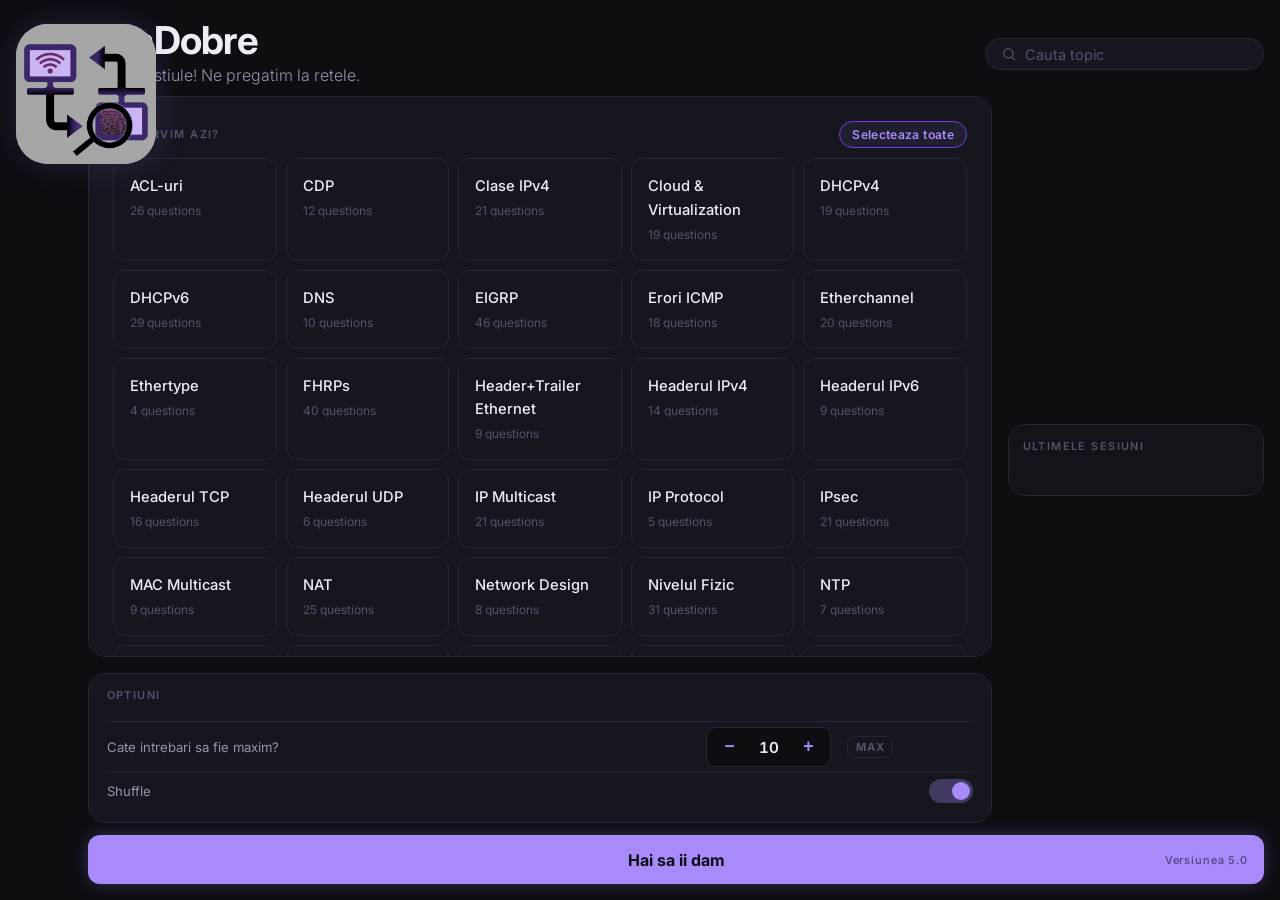
==== commit 6d7c29a1: "still fixing" ====
--- a/index.html
+++ b/index.html
@@ -16,7 +16,7 @@
   <meta name="apple-mobile-web-app-title" content="AcaDobre" />
   <link rel="apple-touch-icon" href="icons/apple-touch-icon.png" />
 
-  <link rel="stylesheet" href="style.css?v=5.1" />
+  <link rel="stylesheet" href="style.css?v=5.5" />
 </head>
 <body>
 
@@ -34,6 +34,9 @@
     <div class="container setup-container">
 
       <header class="app-header">
+        <div class="logo-mark" id="setup-logo-mobile">
+          <img src="icons/logo.png" alt="AcaDobre" style="width:100%;height:100%;object-fit:cover;" />
+        </div>
         <div class="app-header-titles app-header-titles-fallback">
           <h1 class="app-title">AcaDobre</h1>
           <p class="app-sub">Bravo pustiule! Ne pregatim la retele.</p>
@@ -97,19 +100,19 @@
             </div>
           </section>
         </div>
-
-        <aside class="card" id="last-session-card">
-          <div class="last-session-header">
-            <span class="section-label">Ultimele sesiuni</span>
-          </div>
-          <ul id="last-sessions-list" class="last-sessions-list"></ul>
-        </aside>
       </div>
 
       <button id="start-btn" class="btn btn-primary btn-large" type="button">
         <span class="start-btn-label">Hai sa ii dam</span>
         <span class="start-btn-version">Versiunea 5.0</span>
       </button>
+
+      <aside class="card" id="last-session-card">
+        <div class="last-session-header">
+          <span class="section-label">Ultimele sesiuni</span>
+        </div>
+        <ul id="last-sessions-list" class="last-sessions-list"></ul>
+      </aside>
     </div>
   </div>
 
@@ -335,7 +338,7 @@
   <script src="questions/virtualization.js"></script>
   <script src="questions/eigrp.js"></script>
 
-  <script src="script.js?v=5.1"></script>
+  <script src="script.js?v=5.5"></script>
 
   <script>
     if ('serviceWorker' in navigator) {
@@ -346,4 +349,4 @@
     }
   </script>
 </body>
-</html>
+</html>
--- a/style.css
+++ b/style.css
@@ -51,20 +51,32 @@
 /* ── Containers ─────────────────────────────────────────────── */
 .container { width: 100%; margin: 0 auto; }
 
-/* Setup & Results: narrow centered */
+/* Setup container — DESKTOP/LANDSCAPE layout.
+   Grid layout positions elements: header full width, main-row + last-sessions side by side, start-btn full width.
+   Source order of last-session-card (after start-btn) doesn't matter — grid-area places it explicitly. */
 .setup-container {
   max-width: 1280px;
   margin: 0 auto;
   position: relative;
-  /* Pin to viewport so options card + start button stay at bottom; topics card scrolls in the middle */
   height: 100vh;
   height: 100dvh;
   padding: 1.25rem 1rem 1rem;
-  display: flex;
-  flex-direction: column;
-  gap: .65rem;
+  display: grid;
+  grid-template-columns: 1fr 16rem;
+  grid-template-rows: auto 1fr auto;
+  grid-template-areas:
+    "header   header"
+    "main     sessions"
+    "start    start";
+  column-gap: 1rem;
+  row-gap: .75rem;
   animation: fadeUp .3s ease both;
 }
+
+.setup-container > .app-header { grid-area: header; }
+.setup-container > .setup-main-row { grid-area: main; min-height: 0; }
+.setup-container > #start-btn { grid-area: start; }
+.setup-container > #last-session-card { grid-area: sessions; min-height: 0; align-self: center; max-height: calc(100% - 6rem); }
 
 /* Setup screen overrides the default .screen padding so .setup-container can own the viewport */
 #screen-setup {
@@ -80,6 +92,9 @@
   z-index: 50;
 }
 
+/* Mobile-only inline logo lives inside .app-header. Hidden on desktop. */
+#setup-logo-mobile { display: none !important; }
+
 #setup-titles {
   position: absolute;
   top: 1.5rem;
@@ -95,20 +110,18 @@
 /* Hide the in-header fallback title block on wide viewports (where #setup-titles handles it) */
 .app-header-titles-fallback { display: none; }
 
-/* Below 1700px viewport, the logo+title group runs into the centered column area.
+/* Below 1700px landscape viewport, the logo+title group runs into the centered column area.
    Hide the gutter title and show the fallback inside the header instead. */
-@media (max-width: 1700px) {
+@media (orientation: landscape) and (max-width: 1700px) {
   #setup-titles { display: none; }
   .app-header-titles-fallback { display: block; }
   /* Logo falls back tighter to corner */
   #setup-logo { left: 1rem; }
 }
 
-/* Setup main row: left column (topics + options) + right column (last sessions) */
+/* Setup main row holds the left column (topics + options). Last-sessions is now a grid sibling. */
 .setup-main-row {
   display: flex;
-  gap: 1rem;
-  flex: 1 1 0;
   min-height: 0;
   align-items: stretch;
 }
@@ -146,16 +159,11 @@
 }
 .topics-card-header .section-label { margin: 0; }
 
-/* Last sessions: right-column panel, fixed length next to topics+options.
-   Shorter than the full row height — vertically centered with empty space top and bottom. */
+/* Last sessions panel: visual style only — placement is handled by grid-area on desktop
+   and by flex order on mobile. */
 #last-session-card {
-  flex: 0 0 16rem;
-  width: 16rem;
   display: flex;
   flex-direction: column;
-  min-height: 0;
-  align-self: center;
-  height: calc(100% - 6rem);
   background: var(--bg-sidebar);
   border: 1px solid var(--border);
   border-radius: var(--radius-lg);
@@ -248,11 +256,21 @@
   border-color: var(--accent);
 }
 
-/* Mid-narrow viewports stack the main row but keep desktop logo + larger sizing */
-@media (min-width: 801px) and (max-width: 1100px) {
-  .setup-main-row { flex-direction: column; }
-  .setup-left-col { flex: 1 1 auto; }
-  #last-session-card { width: auto; flex: 0 0 auto; max-height: 14rem; align-self: stretch; }
+/* Mid-narrow landscape viewports collapse the grid: single column, sessions appears after start */
+@media (orientation: landscape) and (max-width: 1100px) {
+  .setup-container {
+    grid-template-columns: 1fr;
+    grid-template-rows: auto auto auto auto;
+    grid-template-areas:
+      "header"
+      "main"
+      "start"
+      "sessions";
+  }
+  .setup-container > #last-session-card {
+    max-height: 14rem;
+    align-self: stretch;
+  }
 }
 
 /* Options card and start button stay at their natural height, never shrink */
@@ -319,10 +337,10 @@
 .app-title  { font-family: 'Inter', system-ui, sans-serif; font-size: 2.4rem; font-weight: 700; line-height: 1.05; letter-spacing: -0.02em; }
 .app-sub    { color: var(--text-mid); font-size: 1rem; font-weight: 300; margin-top: .15rem; }
 
-/* On medium screens where the centered container touches the viewport edges
+/* On medium landscape screens where the centered container touches the viewport edges
    but the desktop logo is still positioned absolute, reserve left padding
    so the corner logo doesn't overlap the title */
-@media (min-width: 801px) and (max-width: 1280px) {
+@media (orientation: landscape) and (max-width: 1280px) {
   .setup-container { padding-left: 5.5rem; }
 }
 
@@ -890,9 +908,9 @@
 /* ── Utility ────────────────────────────────────────────────── */
 .hidden { display: none !important; }
 /* ╔══════════════════════════════════════════════════════════════
-   ║  MOBILE  (≤ 680px)
+   ║  MOBILE  (portrait OR short landscape — phones, tablets, vertical monitors)
    ╚══════════════════════════════════════════════════════════════ */
-@media (max-width: 680px) {
+@media (orientation: portrait), (max-height: 600px) {
 
   /* ── Base spacing ──
      Extra bottom padding clears the fixed navigation bar (≈70px)
@@ -936,9 +954,19 @@
   }
   .q-sidebar-card { padding: .85rem; gap: .65rem; max-height: 40vh; }
 
-  /* Nav grid: auto-fill picks col count; tighten gap + cell size for mobile */
-  .q-nav-grid { gap: .3rem; }
-  .q-nav-btn  { font-size: .65rem; border-radius: 6px; }
+  /* Nav grid: compact 5-col grid on mobile, fixed cell height, doesn't flex-grow */
+  .q-nav-grid {
+    grid-template-columns: repeat(5, 1fr);
+    grid-auto-rows: 2.25rem;
+    gap: .3rem;
+    flex: 0 0 auto;
+  }
+  .q-nav-btn {
+    aspect-ratio: auto;
+    font-size: .75rem;
+    border-radius: 6px;
+    height: auto;
+  }
 
   /* Question card: grow freely, never clip content */
   .question-card { max-height: none; overflow-y: visible; min-height: unset; padding: .9rem; gap: .85rem; }
@@ -1005,6 +1033,18 @@
   /* Review layout: stacked */
   .review-layout      { grid-template-columns: 1fr; }
   .review-nav-sidebar { position: static; max-height: 40vh; }
+  .review-nav-grid {
+    grid-template-columns: repeat(5, 1fr);
+    grid-auto-rows: 2.25rem;
+    gap: .3rem;
+    flex: 0 0 auto;
+  }
+  .review-nav-btn {
+    aspect-ratio: auto;
+    font-size: .75rem;
+    border-radius: 6px;
+    height: auto;
+  }
   .review-item        { padding: .85rem .9rem; }
 
   /* Modal */
@@ -1012,9 +1052,9 @@
 }
 
 /* ╔══════════════════════════════════════════════════════════════
-   ║  SMALL MOBILE  (≤ 400px)
+   ║  SMALL MOBILE  (portrait + narrow width)
    ╚══════════════════════════════════════════════════════════════ */
-@media (max-width: 400px) {
+@media (orientation: portrait) and (max-width: 400px) {
   .app-title   { font-size: 1.3rem; }
 }
 
@@ -1428,12 +1468,12 @@
   font-size: .65rem;
   font-weight: 700;
   cursor: pointer;
-  transition: opacity var(--transition), transform var(--transition);
+  transition: opacity var(--transition);
   font-family: 'Inter', system-ui, sans-serif;
   font-variant-numeric: tabular-nums;
   position: relative;
 }
-.review-nav-btn:hover { opacity: .8; transform: scale(1.08); }
+.review-nav-btn:hover { opacity: .85; }
 .review-nav-btn.rn-correct   { background: var(--green);  color: #0d0d12; }
 .review-nav-btn.rn-incorrect { background: var(--red);    color: #fff; }
 .review-nav-btn.rn-partial   { background: #f97316;       color: #0d0d12; }
@@ -1642,47 +1682,62 @@
   margin-bottom: .75rem;
 }
 
-/* Narrow screen / mobile: stack search below title; shrink logo; fit-to-content sessions; 3-col topics */
-@media (max-width: 800px) {
-  /* Container: no extra left padding on mobile (small logo doesn't need clearance) */
+/* MOBILE LAYOUT — fires on portrait orientation OR short landscape (phones rotated, etc) */
+@media (orientation: portrait), (max-height: 600px) {
+  /* Override desktop grid: flex column. Container is 100vh on portrait so topics fills remaining space,
+     but auto-height on short-landscape (≤600px tall) so content can scroll naturally. */
   .setup-container {
-    padding: .85rem .75rem .75rem;
-    gap: .65rem;
+    display: flex;
+    flex-direction: column;
+    padding: .75rem .75rem 1rem;
+    gap: .6rem;
+    grid-template-columns: none;
+    grid-template-rows: none;
+    grid-template-areas: none;
   }
 
   /* Search bar drops below title block */
-  .app-header { flex-wrap: wrap; gap: .65rem; }
+  .app-header { flex-wrap: wrap; gap: .75rem; align-items: center; flex-shrink: 0; }
   .app-header-search { width: 100%; min-width: 0; margin-left: 0; order: 99; }
 
-  /* Logo: small, inline with title (matches old desktop fallback) */
-  #setup-logo {
-    position: static;
-    width: 40px; height: 40px;
-    border-radius: 10px;
-    font-size: 1.4rem;
+  /* Mobile: hide the absolute desktop logo, show the inline mobile one inside the header */
+  #setup-logo { display: none !important; }
+  #setup-logo-mobile {
+    display: flex !important;
+    width: 56px; height: 56px;
+    border-radius: 12px;
+    font-size: 1.8rem;
     box-shadow: 0 0 16px var(--accent-glow);
+    flex-shrink: 0;
   }
   #setup-titles { display: none; }
   .app-header-titles-fallback { display: block; flex: 1 1 auto; min-width: 0; }
-  /* Title sits inline next to the small logo */
-  .app-header-titles-fallback .app-title { font-size: 1.4rem; }
-  .app-header-titles-fallback .app-sub   { font-size: .78rem; }
-
-  /* Header rearrange: logo and title inline, search wraps below */
-  .app-header { align-items: center; }
-
-  /* Setup main row stacks: topics on top, last-sessions below */
+  .app-header-titles-fallback .app-title { font-size: 1.55rem; }
+  .app-header-titles-fallback .app-sub   { font-size: .8rem; }
+
+  /* Setup main row holds the left col (topics + options); flex-grows to fill remaining space */
   .setup-main-row {
+    display: flex;
+    flex: 1 1 0;
+    min-height: 0;
+  }
+  .setup-left-col {
+    flex: 1 1 auto;
+    display: flex;
     flex-direction: column;
-    flex: 1 1 auto;
+    gap: .65rem;
     min-height: 0;
-  }
-
-  /* Topics card scrolls independently — 3 columns of chips */
+    min-width: 0;
+  }
+
+  /* Topics card: scrolls internally so options + start stay visible without page scroll */
   #topics-card {
-    flex: 1 1 auto;
-    min-height: 12rem;
+    flex: 1 1 0;
+    min-height: 8rem;
     overflow-y: auto;
+    display: flex;
+    flex-direction: column;
+    gap: .6rem;
   }
   .topic-grid {
     grid-template-columns: repeat(3, 1fr);
@@ -1692,20 +1747,30 @@
   .topic-chip-name { font-size: .75rem; line-height: 1.2; }
   .topic-chip-count { font-size: .65rem; }
 
-  /* Last-sessions: auto-height (sizes to content) */
+  /* Options card: natural height, never shrinks */
+  #options-card {
+    flex: 0 0 auto;
+    padding: .65rem .9rem;
+  }
+
+  /* Start button: stays at its natural height at the bottom of the viewport-pinned column */
+  #start-btn { flex: 0 0 auto; }
+
+  /* Last-sessions: appears AFTER start button in the flex column.
+     Pinned to natural height with internal scroll if many entries. */
   #last-session-card {
     flex: 0 0 auto;
     width: auto;
     height: auto;
     max-height: 14rem;
-    align-self: stretch;
     box-shadow: none;
+    margin-top: 0;
   }
   #last-session-card #last-sessions-list {
     overflow-y: auto;
   }
 
-  /* Start button: version subtitle hidden on mobile (would overlap "Hai sa ii dam") */
+  /* Version subtitle smaller on mobile */
   #start-btn .start-btn-version {
     font-size: .58rem;
     right: .65rem;
@@ -1713,7 +1778,23 @@
   }
 }
 
-/* Very narrow phones: drop version subtitle entirely */
-@media (max-width: 480px) {
+/* Portrait only — pin to viewport so options + start + last-sessions stay visible without page scroll.
+   Topics card flex-grows and scrolls internally. */
+@media (orientation: portrait) {
+  .setup-container {
+    height: 100vh;
+    height: 100dvh;
+  }
+  .setup-main-row { flex: 1 1 0; }
+  #topics-card {
+    flex: 1 1 0;
+    min-height: 8rem;
+    overflow-y: auto;
+  }
+}
+
+/* Very narrow phones / short landscape: drop version subtitle entirely */
+@media (orientation: portrait) and (max-width: 480px),
+       (max-height: 600px) and (max-width: 900px) {
   #start-btn .start-btn-version { display: none; }
-}
+}
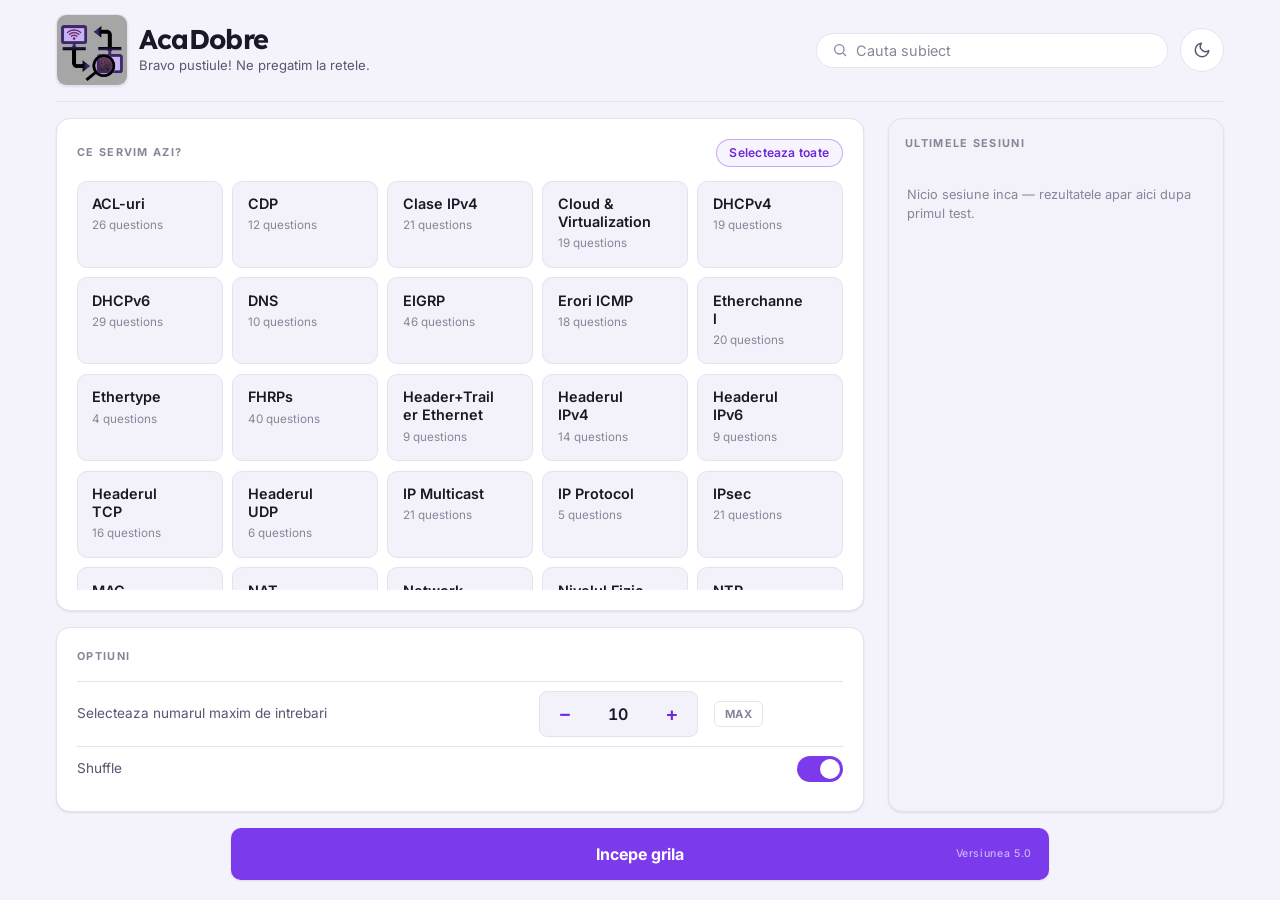
==== commit 4264efaa: "UI/UX redesign, PWA service worker, and smooth theme switch - Setup: wider desktop layout, larger lo" ====
--- a/index.html
+++ b/index.html
@@ -9,37 +9,46 @@
   <link rel="icon" type="image/x-icon" href="icons/logo.ico" />
   <link rel="icon" type="image/png" href="icons/logo.png" />
   <link rel="shortcut icon" href="icons/logo.ico" />
-  <meta name="theme-color" content="#0d0d12" />
+  <meta name="color-scheme" content="dark light" />
+  <meta name="theme-color" content="#0e1014" id="meta-theme-color" />
   <meta name="mobile-web-app-capable" content="yes" />
   <meta name="apple-mobile-web-app-capable" content="yes" />
   <meta name="apple-mobile-web-app-status-bar-style" content="black-translucent" />
   <meta name="apple-mobile-web-app-title" content="AcaDobre" />
   <link rel="apple-touch-icon" href="icons/apple-touch-icon.png" />
 
-  <link rel="stylesheet" href="style.css?v=5.5" />
+  <!-- Theme: apply saved/system preference before first paint to avoid a flash.
+       This is presentation-only plumbing and is intentionally kept out of script.js. -->
+  <script>
+    (function () {
+      try {
+        var saved = localStorage.getItem('acadobre.theme');
+        var theme = (saved === 'light' || saved === 'dark')
+          ? saved
+          : (window.matchMedia && window.matchMedia('(prefers-color-scheme: light)').matches ? 'light' : 'dark');
+        document.documentElement.setAttribute('data-theme', theme);
+      } catch (e) {
+        document.documentElement.setAttribute('data-theme', 'dark');
+      }
+    })();
+  </script>
+
+  <link rel="stylesheet" href="style.css?v=5.0" />
 </head>
 <body>
 
   <div id="screen-setup" class="screen active">
-
-    <div class="logo-mark" id="setup-logo">
-      <img src="icons/logo.png" alt="AcaDobre" style="width:100%;height:100%;object-fit:cover;" />
-    </div>
-
-    <div id="setup-titles">
-      <h1 class="app-title">AcaDobre</h1>
-      <p class="app-sub">Bravo pustiule! Ne pregatim la retele.</p>
-    </div>
-
     <div class="container setup-container">
 
       <header class="app-header">
-        <div class="logo-mark" id="setup-logo-mobile">
-          <img src="icons/logo.png" alt="AcaDobre" style="width:100%;height:100%;object-fit:cover;" />
-        </div>
-        <div class="app-header-titles app-header-titles-fallback">
-          <h1 class="app-title">AcaDobre</h1>
-          <p class="app-sub">Bravo pustiule! Ne pregatim la retele.</p>
+        <div class="brand">
+          <div class="brand-logo">
+            <img src="icons/logo.png" alt="AcaDobre logo" />
+          </div>
+          <div class="brand-text">
+            <h1 class="app-title">AcaDobre</h1>
+            <p class="app-sub">Bravo pustiule! Ne pregatim la retele.</p>
+          </div>
         </div>
         <div class="app-header-search">
           <span class="search-icon" aria-hidden="true">
@@ -48,62 +57,71 @@
               <line x1="21" y1="21" x2="16.65" y2="16.65"></line>
             </svg>
           </span>
-          <input type="search" id="topic-search-input" class="topic-search-input" placeholder="Cauta topic" autocomplete="off" />
-        </div>
+          <input type="search" id="topic-search-input" class="topic-search-input" placeholder="Cauta subiect" autocomplete="off" />
+        </div>
+        <button id="theme-toggle" class="theme-toggle" type="button" aria-label="Schimba tema (luminos / intunecat)" title="Schimba tema">
+          <span class="ic-sun" aria-hidden="true">
+            <svg viewBox="0 0 24 24" fill="none" stroke="currentColor" stroke-width="2" stroke-linecap="round" stroke-linejoin="round">
+              <circle cx="12" cy="12" r="4"></circle>
+              <path d="M12 2v2M12 20v2M4.93 4.93l1.41 1.41M17.66 17.66l1.41 1.41M2 12h2M20 12h2M4.93 19.07l1.41-1.41M17.66 6.34l1.41-1.41"></path>
+            </svg>
+          </span>
+          <span class="ic-moon" aria-hidden="true">
+            <svg viewBox="0 0 24 24" fill="none" stroke="currentColor" stroke-width="2" stroke-linecap="round" stroke-linejoin="round">
+              <path d="M21 12.79A9 9 0 1 1 11.21 3 7 7 0 0 0 21 12.79z"></path>
+            </svg>
+          </span>
+        </button>
       </header>
 
-      <div class="setup-main-row">
-        <div class="setup-left-col">
-          <section class="card" id="topics-card">
-            <div class="topics-card-header">
-              <span class="section-label">Ce servim azi?</span>
-              <button id="topic-select-all-btn" class="topic-select-all-btn" type="button">Selecteaza toate</button>
-            </div>
-            <div id="topic-list" class="topic-grid"></div>
-            <p id="topic-error" class="field-error hidden">Alege pustiule macar una.</p>
-          </section>
-
-          <section class="card" id="options-card">
-            <span class="section-label">Optiuni</span>
-            <!-- Header-fill-only toggle — visible only when a topic with header-fill is selected -->
-            <div id="hf-only-row" class="options-row hidden">
-              <span class="option-label">Afiseaza doar intrebari de tip header</span>
-              <label class="toggle">
-                <input type="checkbox" id="hf-only-toggle" />
-                <span class="toggle-slider"></span>
-              </label>
-            </div>
-            <div class="options-row">
-              <span class="option-label">Cate intrebari sa fie maxim?</span>
-              <div class="stepper">
-                <button class="stepper-btn" id="q-dec" type="button">−</button>
-                <input
-                  type="number"
-                  id="q-count-input"
-                  class="stepper-input"
-                  value="10"
-                  min="1"
-                  max="100000"
-                  aria-label="Number of questions"
-                />
-                <button class="stepper-btn" id="q-inc" type="button">+</button>
-              </div>
-              <button id="q-max-btn" class="btn-max-fill" type="button">MAX</button>
-              <span id="q-max-hint" class="hint-text"></span>
-            </div>
-            <div class="options-row">
-              <span class="option-label">Shuffle</span>
-              <label class="toggle">
-                <input type="checkbox" id="shuffle-toggle" checked />
-                <span class="toggle-slider"></span>
-              </label>
-            </div>
-          </section>
-        </div>
-      </div>
+      <section class="card" id="topics-card">
+        <div class="topics-card-header">
+          <span class="section-label">Ce servim azi?</span>
+          <button id="topic-select-all-btn" class="topic-select-all-btn" type="button">Selecteaza toate</button>
+        </div>
+        <div id="topic-list" class="topic-grid"></div>
+        <p id="topic-error" class="field-error hidden">Alege cel putin un subiect pentru a putea incepe.</p>
+      </section>
+
+      <section class="card" id="options-card">
+        <span class="section-label">Optiuni</span>
+        <!-- Header-first toggle — visible only when a selected topic contains header-fill questions -->
+        <div id="hf-first-row" class="options-row hidden">
+          <span class="option-label">Afiseaza intrebarile header la inceput</span>
+          <label class="toggle">
+            <input type="checkbox" id="hf-first-toggle" />
+            <span class="toggle-slider"></span>
+          </label>
+        </div>
+        <div class="options-row">
+          <span class="option-label">Selecteaza numarul maxim de intrebari</span>
+          <div class="stepper">
+            <button class="stepper-btn" id="q-dec" type="button">−</button>
+            <input
+              type="number"
+              id="q-count-input"
+              class="stepper-input"
+              value="10"
+              min="1"
+              max="100000"
+              aria-label="Number of questions"
+            />
+            <button class="stepper-btn" id="q-inc" type="button">+</button>
+          </div>
+          <button id="q-max-btn" class="btn-max-fill" type="button">MAX</button>
+          <span id="q-max-hint" class="hint-text"></span>
+        </div>
+        <div class="options-row">
+          <span class="option-label">Shuffle</span>
+          <label class="toggle">
+            <input type="checkbox" id="shuffle-toggle" checked />
+            <span class="toggle-slider"></span>
+          </label>
+        </div>
+      </section>
 
       <button id="start-btn" class="btn btn-primary btn-large" type="button">
-        <span class="start-btn-label">Hai sa ii dam</span>
+        <span class="start-btn-label">Incepe grila</span>
         <span class="start-btn-version">Versiunea 5.0</span>
       </button>
 
@@ -125,11 +143,17 @@
           <span id="q-current-label" class="meta-badge">Q1</span>
           <span id="q-topic-label" class="meta-topic"></span>
         </div>
-        <div class="timer-wrap">
-          <svg class="timer-icon" viewBox="0 0 24 24" fill="none" stroke="currentColor" stroke-width="2">
-            <circle cx="12" cy="12" r="10"/><polyline points="12 6 12 12 16 14"/>
-          </svg>
-          <span id="timer-display">0:00</span>
+        <div class="quiz-topbar-right">
+          <div class="timer-wrap">
+            <svg class="timer-icon" viewBox="0 0 24 24" fill="none" stroke="currentColor" stroke-width="2">
+              <circle cx="12" cy="12" r="10"/><polyline points="12 6 12 12 16 14"/>
+            </svg>
+            <span id="timer-display">0:00</span>
+          </div>
+          <button id="theme-toggle-quiz" class="theme-toggle" type="button" aria-label="Schimba tema (luminos / intunecat)" title="Schimba tema">
+            <span class="ic-sun" aria-hidden="true"><svg viewBox="0 0 24 24" fill="none" stroke="currentColor" stroke-width="2" stroke-linecap="round" stroke-linejoin="round"><circle cx="12" cy="12" r="4"></circle><path d="M12 2v2M12 20v2M4.93 4.93l1.41 1.41M17.66 17.66l1.41 1.41M2 12h2M20 12h2M4.93 19.07l1.41-1.41M17.66 6.34l1.41-1.41"></path></svg></span>
+            <span class="ic-moon" aria-hidden="true"><svg viewBox="0 0 24 24" fill="none" stroke="currentColor" stroke-width="2" stroke-linecap="round" stroke-linejoin="round"><path d="M21 12.79A9 9 0 1 1 11.21 3 7 7 0 0 0 21 12.79z"></path></svg></span>
+          </button>
         </div>
       </div>
 
@@ -168,7 +192,7 @@
           </div>
 
           <div class="question-nav-btns">
-            <button id="prev-btn" class="btn btn-secondary" type="button">← Indarat</button>
+            <button id="prev-btn" class="btn btn-secondary" type="button">← Inapoi</button>
             <button id="mark-btn" class="btn btn-mark" type="button" title="Flag this question for review">
               <svg class="mark-icon" viewBox="0 0 24 24" fill="none" stroke="currentColor" stroke-width="2">
                 <path d="M4 4h16v10l-8 3-8-3V4z"/>
@@ -183,11 +207,6 @@
           <div class="card q-sidebar-card">
             <span class="section-label">Intrebari</span>
             <div id="q-nav-grid" class="q-nav-grid"></div>
-            <div class="sidebar-legend">
-              <span class="legend-row"><span class="legend-dot dot-answered"></span><span class="legend-text">Raspuns</span></span>
-              <span class="legend-row"><span class="legend-dot dot-current"></span><span class="legend-text">Curenta</span></span>
-              <span class="legend-row"><span class="legend-dot dot-marked"></span><span class="legend-text">Marcata</span></span>
-            </div>
             <div class="quiz-mode-row">
               <span class="quiz-mode-label">Pe o pagina</span>
               <label class="toggle">
@@ -221,6 +240,10 @@
           <h2 id="results-title" class="results-title">Quiz Complete</h2>
           <p id="results-summary" class="results-summary"></p>
         </div>
+        <button id="theme-toggle-results" class="theme-toggle" type="button" aria-label="Schimba tema (luminos / intunecat)" title="Schimba tema">
+          <span class="ic-sun" aria-hidden="true"><svg viewBox="0 0 24 24" fill="none" stroke="currentColor" stroke-width="2" stroke-linecap="round" stroke-linejoin="round"><circle cx="12" cy="12" r="4"></circle><path d="M12 2v2M12 20v2M4.93 4.93l1.41 1.41M17.66 17.66l1.41 1.41M2 12h2M20 12h2M4.93 19.07l1.41-1.41M17.66 6.34l1.41-1.41"></path></svg></span>
+          <span class="ic-moon" aria-hidden="true"><svg viewBox="0 0 24 24" fill="none" stroke="currentColor" stroke-width="2" stroke-linecap="round" stroke-linejoin="round"><path d="M21 12.79A9 9 0 1 1 11.21 3 7 7 0 0 0 21 12.79z"></path></svg></span>
+        </button>
       </header>
 
       <div class="stats-row">
@@ -239,7 +262,7 @@
       </div>
 
       <div class="results-actions">
-        <button id="restart-btn" class="btn btn-primary"   type="button">Quiz Nou</button>
+        <button id="restart-btn" class="btn btn-primary"   type="button">Grila noua</button>
       </div>
 
       <div id="review-panel" class="review-panel">
@@ -258,12 +281,6 @@
           <aside class="review-nav-sidebar">
             <span class="section-label">Raspunsuri</span>
             <div id="review-nav-grid" class="review-nav-grid"></div>
-            <div class="review-nav-legend">
-              <span class="legend-row"><span class="legend-dot rn-dot-correct"></span><span class="legend-text">Corect</span></span>
-              <span class="legend-row"><span class="legend-dot rn-dot-incorrect"></span><span class="legend-text">Gresit</span></span>
-              <span class="legend-row"><span class="legend-dot rn-dot-partial"></span><span class="legend-text">Partial</span></span>
-              <span class="legend-row"><span class="legend-dot dot-marked"></span><span class="legend-text">Marcat</span></span>
-            </div>
           </aside>
         </div>
       </div>
@@ -338,7 +355,63 @@
   <script src="questions/virtualization.js"></script>
   <script src="questions/eigrp.js"></script>
 
-  <script src="script.js?v=5.5"></script>
+  <script src="script.js?v=5.0"></script>
+
+  <!-- Theme toggle wiring — presentation-only, kept separate from script.js -->
+  <script>
+    (function () {
+      var btns = document.querySelectorAll('.theme-toggle');
+      var meta = document.getElementById('meta-theme-color');
+      var COLORS = { dark: '#0e1014', light: '#f5f4fb' };
+      function apply(theme, ev) {
+        var root = document.documentElement;
+        var commit = function () {
+          root.setAttribute('data-theme', theme);
+          if (meta) meta.setAttribute('content', COLORS[theme] || COLORS.dark);
+        };
+        try { localStorage.setItem('acadobre.theme', theme); } catch (e) {}
+        if (typeof document.startViewTransition !== 'function') { commit(); return; }
+        // The new theme wipes in as a circle expanding from the toggle that was clicked
+        // (fallback: top-right). GPU-composited clip-path stays smooth on a large DOM.
+        // Runs regardless of prefers-reduced-motion: this is an explicit, user-invoked action.
+        var ox = ev && ev.clientX != null ? ev.clientX : window.innerWidth - 40;
+        var oy = ev && ev.clientY != null ? ev.clientY : 40;
+        var endR = Math.hypot(Math.max(ox, window.innerWidth - ox), Math.max(oy, window.innerHeight - oy));
+        // Freeze the per-element colour transitions while the wipe plays. The live DOM is
+        // hidden behind the VT snapshot, so snapping it instantly is invisible — and it hands
+        // the whole main thread to the composited clip-path reveal. Otherwise the hundreds of
+        // simultaneous 180ms background/color transitions starve it and the wipe drops frames.
+        root.classList.add('theme-switching');
+        var done = function () { root.classList.remove('theme-switching'); };
+        var vt = document.startViewTransition(commit);
+        vt.ready.then(function () {
+          root.animate(
+            { clipPath: ['circle(0px at ' + ox + 'px ' + oy + 'px)',
+                         'circle(' + endR + 'px at ' + ox + 'px ' + oy + 'px)'] },
+            { duration: 480, easing: 'cubic-bezier(.4, 0, .2, 1)', pseudoElement: '::view-transition-new(root)' }
+          );
+        }).catch(function () {});
+        vt.finished.then(done).catch(done);
+      }
+      btns.forEach(function (btn) {
+        btn.addEventListener('click', function (e) {
+          var current = document.documentElement.getAttribute('data-theme') === 'light' ? 'light' : 'dark';
+          apply(current === 'light' ? 'dark' : 'light', e);
+        });
+      });
+      // Keep the status-bar colour in sync with the theme chosen before paint.
+      var initial = document.documentElement.getAttribute('data-theme') === 'light' ? 'light' : 'dark';
+      if (meta) meta.setAttribute('content', COLORS[initial]);
+      // Follow the OS only while the user hasn't made an explicit choice.
+      if (window.matchMedia) {
+        window.matchMedia('(prefers-color-scheme: light)').addEventListener('change', function (e) {
+          var saved;
+          try { saved = localStorage.getItem('acadobre.theme'); } catch (err) {}
+          if (saved !== 'light' && saved !== 'dark') apply(e.matches ? 'light' : 'dark');
+        });
+      }
+    })();
+  </script>
 
   <script>
     if ('serviceWorker' in navigator) {
--- a/style.css
+++ b/style.css
@@ -1,188 +1,443 @@
 /* ============================================================
-   AcaDobre — Dark Theme with Purple Accents
+   AcaDobre — Professional violet design system (v6.1)
+   Mobile-first, token-driven, dual theme, no neon glow.
+   Visual layer only: every selector/class here is referenced by
+   index.html or generated by script.js — names are preserved.
    ============================================================ */
 
-@import url('https://fonts.googleapis.com/css2?family=Inter:wght@400;500;600;700&display=swap');
-
-/* ── Variables ─────────────────────────────────────────────── */
+@import url('https://fonts.googleapis.com/css2?family=Inter:wght@400;500;600;700&family=Lexend:wght@500;600;700;800&display=swap');
+
+/* ── Design tokens — constants (theme-independent) ───────────── */
 :root {
-  --bg:           #0d0d12;
-  --bg-card:      #16161f;
-  --bg-hover:     #1e1e2a;
-  --bg-sidebar:   #131319;
-  --border:       #272733;
-  --border-mid:   #3a3a4a;
-
-  --accent:       #a78bfa;   /* purple-400 */
-  --accent-dim:   #7c3aed;   /* violet-600 */
-  --accent-glow:  rgba(167, 139, 250, 0.15);
-  --accent-faint: rgba(167, 139, 250, 0.07);
-
-  --green:        #4ade80;
-  --green-faint:  rgba(74, 222, 128, 0.08);
-  --red:          #f87171;
-  --red-faint:    rgba(248, 113, 113, 0.08);
-
-  --text:         #eeedf5;
-  --text-mid:     #9993aa;
-  --text-dim:     #55526a;
-
-  --radius:       12px;
-  --radius-lg:    18px;
-  --transition:   180ms ease;
+  --v-200: #ddd6fe;
+  --v-300: #c4b5fd;
+  --v-400: #a78bfa;
+  --v-500: #8b5cf6;
+  --v-600: #7c3aed;
+  --v-700: #6d28d9;
+
+  --r-xs: 6px;
+  --r-sm: 8px;
+  --r-md: 10px;
+  --r-lg: 14px;
+  --r-xl: 20px;
+  --r-pill: 999px;
+  --radius: var(--r-md);
+  --radius-lg: var(--r-lg);
+
+  --t-fast: 120ms ease;
+  --t: 180ms cubic-bezier(.4, 0, .2, 1);
+  --transition: var(--t);
+
+  --font: 'Inter', system-ui, -apple-system, 'Segoe UI', Roboto, sans-serif;
+  --font-display: 'Lexend', 'Inter', system-ui, sans-serif;
+}
+
+/* ── Dark theme (default) ───────────────────────────────────── */
+:root,
+:root[data-theme="dark"] {
+  color-scheme: dark;
+
+  --bg:            #0e1014;
+  --surface:       #161922;
+  --surface-2:     #1c2029;
+  --surface-hover: #232936;
+  --border:        #2a2f3b;
+  --border-strong: #3a4150;
+
+  --text:        #eceef4;
+  --text-muted:  #a3aabb;
+  --text-subtle: #6d7585;
+
+  --primary:        #7c3aed;
+  --primary-hover:  #8b5cf6;
+  --on-primary:     #ffffff;
+  --accent-text:    #b9a4fc;
+  --accent-weak:    rgba(124, 58, 237, .20);
+  --accent-weak-2:  rgba(124, 58, 237, .11);
+  --accent-border:  rgba(139, 92, 246, .55);
+  --ring:           #a78bfa;
+
+  --success:      #22c55e;
+  --success-text: #4ade80;
+  --success-weak: rgba(34, 197, 94, .14);
+  --danger:       #ef4444;
+  --danger-text:  #f87171;
+  --danger-weak:  rgba(239, 68, 68, .14);
+  --warning:      #f59e0b;
+  --warning-text: #fbbf24;
+  --warning-weak: rgba(245, 158, 11, .15);
+
+  --shadow-color: rgba(0, 0, 0, .55);
+  --shadow-sm: 0 1px 2px 0 var(--shadow-color);
+  --shadow-md: 0 6px 20px -8px var(--shadow-color);
+  --shadow-lg: 0 20px 46px -14px var(--shadow-color);
+
+  --header-bg: rgba(14, 16, 20, .82);
+  --scrim: rgba(6, 7, 12, .62);
+}
+
+/* ── Light theme ────────────────────────────────────────────── */
+:root[data-theme="light"] {
+  color-scheme: light;
+
+  --bg:            #f4f3fb;
+  --surface:       #ffffff;
+  --surface-2:     #f3f1fa;
+  --surface-hover: #efecf8;
+  --border:        #e5e2f0;
+  --border-strong: #d2cce5;
+
+  --text:        #1a1726;
+  --text-muted:  #5b5570;
+  --text-subtle: #8b8499;
+
+  --primary:        #7c3aed;
+  --primary-hover:  #6d28d9;
+  --on-primary:     #ffffff;
+  --accent-text:    #6d28d9;
+  --accent-weak:    rgba(124, 58, 237, .10);
+  --accent-weak-2:  rgba(124, 58, 237, .055);
+  --accent-border:  rgba(124, 58, 237, .40);
+  --ring:           #7c3aed;
+
+  --success:      #059669;
+  --success-text: #047857;
+  --success-weak: rgba(5, 150, 105, .10);
+  --danger:       #dc2626;
+  --danger-text:  #b91c1c;
+  --danger-weak:  rgba(220, 38, 38, .08);
+  --warning:      #d97706;
+  --warning-text: #b45309;
+  --warning-weak: rgba(217, 119, 6, .12);
+
+  --shadow-color: rgba(60, 40, 120, .12);
+  --shadow-sm: 0 1px 2px 0 var(--shadow-color);
+  --shadow-md: 0 8px 24px -10px var(--shadow-color);
+  --shadow-lg: 0 22px 52px -16px var(--shadow-color);
+
+  --header-bg: rgba(244, 243, 251, .82);
+  --scrim: rgba(40, 30, 70, .38);
 }
 
 /* ── Reset ──────────────────────────────────────────────────── */
 *, *::before, *::after { box-sizing: border-box; margin: 0; padding: 0; }
 html { scroll-behavior: smooth; }
 body {
-  font-family: 'Inter', system-ui, sans-serif;
+  font-family: var(--font);
   background: var(--bg);
   color: var(--text);
   min-height: 100vh;
   line-height: 1.6;
   -webkit-font-smoothing: antialiased;
+  text-rendering: optimizeLegibility;
+  transition: background var(--t), color var(--t);
+}
+
+:focus-visible {
+  outline: 2px solid var(--ring);
+  outline-offset: 2px;
+  border-radius: var(--r-xs);
+}
+*:focus:not(:focus-visible) { outline: none; }
+
+@media (prefers-reduced-motion: reduce) {
+  *, *::before, *::after {
+    animation-duration: .01ms !important;
+    animation-iteration-count: 1 !important;
+    transition-duration: .01ms !important;
+    scroll-behavior: auto !important;
+  }
+}
+
+/* Theme switch: the new theme wipes in as a circle expanding from the toggle (clip-path
+   animated in the inline script in index.html). Kill the default cross-fade so the reveal
+   is crisp — the old theme stays solid underneath while the new one clips in on top.
+   Runs regardless of reduced-motion because it's an explicit, user-invoked action. */
+::view-transition-old(root),
+::view-transition-new(root) {
+  animation: none;
+  mix-blend-mode: normal;
+}
+::view-transition-new(root) { z-index: 1; }
+::view-transition-old(root) { z-index: 0; }
+
+/* While the wipe plays, snap the live DOM instantly (it's hidden behind the snapshot) so the
+   composited clip-path reveal keeps the whole main thread and runs at full refresh rate —
+   otherwise the simultaneous per-element colour transitions starve it and the reveal stutters. */
+html.theme-switching *,
+html.theme-switching *::before,
+html.theme-switching *::after {
+  transition: none !important;
 }
 
 /* ── Screens ────────────────────────────────────────────────── */
-.screen { display: none; min-height: 100vh; padding: 2.5rem 1.25rem 4rem; }
+.screen { display: none; min-height: 100vh; padding: 1.5rem 1rem 3rem; }
 .screen.active { display: block; }
 
-/* ── Containers ─────────────────────────────────────────────── */
 .container { width: 100%; margin: 0 auto; }
 
-/* Setup container — DESKTOP/LANDSCAPE layout.
-   Grid layout positions elements: header full width, main-row + last-sessions side by side, start-btn full width.
-   Source order of last-session-card (after start-btn) doesn't matter — grid-area places it explicitly. */
+@keyframes fadeUp {
+  from { opacity: 0; transform: translateY(8px); }
+  to   { opacity: 1; transform: translateY(0); }
+}
+@keyframes fadeIn { from { opacity: 0; } to { opacity: 1; } }
+@keyframes scaleIn { from { opacity: 0; transform: scale(.95); } to { opacity: 1; transform: scale(1); } }
+
+/* ============================================================
+   SETUP SCREEN  (mobile-first; grid promoted at >=1024px)
+   ============================================================ */
+#screen-setup { padding: 0; }
+
 .setup-container {
-  max-width: 1280px;
+  max-width: 720px;
   margin: 0 auto;
-  position: relative;
-  height: 100vh;
-  height: 100dvh;
-  padding: 1.25rem 1rem 1rem;
-  display: grid;
-  grid-template-columns: 1fr 16rem;
-  grid-template-rows: auto 1fr auto;
-  grid-template-areas:
-    "header   header"
-    "main     sessions"
-    "start    start";
-  column-gap: 1rem;
-  row-gap: .75rem;
-  animation: fadeUp .3s ease both;
-}
-
-.setup-container > .app-header { grid-area: header; }
-.setup-container > .setup-main-row { grid-area: main; min-height: 0; }
-.setup-container > #start-btn { grid-area: start; }
-.setup-container > #last-session-card { grid-area: sessions; min-height: 0; align-self: center; max-height: calc(100% - 6rem); }
-
-/* Setup screen overrides the default .screen padding so .setup-container can own the viewport */
-#screen-setup {
-  padding: 0;
-  position: relative;
-}
-
-/* Logo + title in the top-left of the viewport, nudged right from the edge */
-#setup-logo {
-  position: absolute;
-  top: 1.5rem;
-  left: 3rem;
-  z-index: 50;
-}
-
-/* Mobile-only inline logo lives inside .app-header. Hidden on desktop. */
-#setup-logo-mobile { display: none !important; }
-
-#setup-titles {
-  position: absolute;
-  top: 1.5rem;
-  /* Right of the logo */
-  left: calc(3rem + 140px + .85rem);
-  z-index: 50;
-  display: flex;
-  flex-direction: column;
-  justify-content: center;
-  height: 140px;
-}
-
-/* Hide the in-header fallback title block on wide viewports (where #setup-titles handles it) */
-.app-header-titles-fallback { display: none; }
-
-/* Below 1700px landscape viewport, the logo+title group runs into the centered column area.
-   Hide the gutter title and show the fallback inside the header instead. */
-@media (orientation: landscape) and (max-width: 1700px) {
-  #setup-titles { display: none; }
-  .app-header-titles-fallback { display: block; }
-  /* Logo falls back tighter to corner */
-  #setup-logo { left: 1rem; }
-}
-
-/* Setup main row holds the left column (topics + options). Last-sessions is now a grid sibling. */
-.setup-main-row {
-  display: flex;
-  min-height: 0;
-  align-items: stretch;
-}
-
-/* Left column stacks topics + options. Topics flex-grows, options stays its natural height */
-.setup-left-col {
-  flex: 1 1 auto;
-  min-width: 0;
   display: flex;
   flex-direction: column;
   gap: 1rem;
-  min-height: 0;
-}
-
-/* Topics card grows to fill remaining left-col space, scrolls internally */
-#topics-card {
+  padding: 0 1rem calc(1.5rem + env(safe-area-inset-bottom));
+  min-height: 100dvh;
+  animation: fadeUp .3s ease both;
+}
+
+/* App header — in flow, sticky with a subtle blurred bar */
+.app-header {
+  display: flex;
+  align-items: center;
+  gap: .75rem;
+  flex-wrap: wrap;
+  position: sticky;
+  top: 0;
+  z-index: 30;
+  padding: .9rem 0;
+  background: var(--header-bg);
+  -webkit-backdrop-filter: blur(10px);
+  backdrop-filter: blur(10px);
+  border-bottom: 1px solid var(--border);
+}
+
+.brand { display: flex; align-items: center; gap: .7rem; min-width: 0; margin-right: auto; }
+.brand-logo {
+  width: 64px; height: 64px;
+  border-radius: var(--r-md);
+  overflow: hidden;
+  border: 1px solid var(--border);
+  background: var(--surface-2);
+  box-shadow: var(--shadow-sm);
+  flex-shrink: 0;
+}
+.brand-logo img { width: 100%; height: 100%; object-fit: cover; display: block; }
+.brand-text { min-width: 0; }
+.app-title { font-family: var(--font-display); font-size: 1.5rem; font-weight: 700; line-height: 1.04; letter-spacing: -0.02em; }
+.app-sub   { color: var(--text-muted); font-size: .82rem; font-weight: 400; margin-top: .12rem; }
+
+/* Search — full-width row on phones, inline from 640px up */
+.app-header-search {
+  order: 3;
+  flex: 1 1 100%;
+  min-width: 0;
+  display: flex;
+  align-items: center;
+  gap: .5rem;
+  background: var(--surface);
+  border: 1.5px solid var(--border);
+  border-radius: var(--r-pill);
+  padding: .5rem .95rem;
+  transition: border-color var(--t), box-shadow var(--t);
+}
+.app-header-search:focus-within { border-color: var(--primary); box-shadow: 0 0 0 3px var(--accent-weak); }
+.app-header-search .search-icon { display: inline-flex; align-items: center; justify-content: center; color: var(--text-subtle); flex-shrink: 0; }
+.app-header-search .search-icon svg { width: 16px; height: 16px; }
+.topic-search-input {
   flex: 1 1 auto;
+  background: transparent;
+  border: none;
+  outline: none;
+  color: var(--text);
+  font-family: var(--font);
+  font-size: .9rem;
   min-width: 0;
-  min-height: 0;
+}
+.topic-search-input::placeholder { color: var(--text-subtle); }
+.topic-search-input::-webkit-search-cancel-button { display: none; }
+
+/* Theme toggle */
+.theme-toggle {
+  order: 2;
+  flex-shrink: 0;
+  width: 44px; height: 44px;
+  display: inline-flex;
+  align-items: center;
+  justify-content: center;
+  background: var(--surface);
+  border: 1.5px solid var(--border);
+  border-radius: var(--r-pill);
+  color: var(--text-muted);
+  cursor: pointer;
+  transition: color var(--t), border-color var(--t), background var(--t);
+}
+.theme-toggle:hover { color: var(--accent-text); border-color: var(--border-strong); background: var(--surface-hover); }
+.theme-toggle svg { width: 18px; height: 18px; }
+.theme-toggle .ic-moon { display: none; }
+.theme-toggle .ic-sun  { display: inline-flex; }
+:root[data-theme="light"] .theme-toggle .ic-sun  { display: none; }
+:root[data-theme="light"] .theme-toggle .ic-moon { display: inline-flex; }
+
+/* Topics card */
+#topics-card { display: flex; flex-direction: column; gap: .85rem; }
+.topics-card-header { display: flex; align-items: center; justify-content: space-between; gap: .5rem; }
+.topics-card-header .section-label { margin: 0; }
+
+/* Mobile-first: 3 compact columns that scroll independently of the page, so the
+   topics header (1.6) stays put above them. Tablet/desktop widen the columns and
+   change the scroll model below. */
+.topic-grid {
+  display: grid;
+  grid-template-columns: repeat(3, minmax(0, 1fr));
+  gap: .5rem;
+  max-height: 56vh;
   overflow-y: auto;
+  overscroll-behavior: contain;
+  -webkit-overflow-scrolling: touch;
+  align-content: start;
+}
+.topic-chip {
+  cursor: pointer;
+  background: var(--surface-2);
+  border: 1.5px solid var(--border);
+  border-radius: var(--r-md);
+  padding: .6rem .45rem;
+  transition: border-color var(--t), background var(--t), box-shadow var(--t);
+  user-select: none;
+  position: relative;
+}
+.topic-chip:hover { background: var(--surface-hover); border-color: var(--border-strong); }
+.topic-chip.selected { border-color: var(--primary); background: var(--accent-weak); }
+/* Wrap whole words; small enough that even the longest single words fit on one line
+   (so break-word never has to fall back to splitting characters). */
+.topic-chip-name  { font-weight: 600; font-size: .68rem; line-height: 1.25; display: block; padding-right: .3rem; overflow-wrap: break-word; }
+.topic-chip-count { font-size: .73rem; color: var(--text-subtle); display: block; margin-top: .2rem; }
+.topic-chip-check {
+  position: absolute;
+  top: .6rem; right: .6rem;
+  width: 18px; height: 18px;
+  border-radius: 50%;
+  background: var(--primary);
+  display: flex; align-items: center; justify-content: center;
+  font-size: .6rem; font-weight: 900; color: var(--on-primary);
+  opacity: 0; transform: scale(.4);
+  transition: opacity var(--t), transform var(--t);
+  pointer-events: none;
+}
+.topic-chip.selected .topic-chip-check { opacity: 1; transform: scale(1); }
+
+/* Options card */
+#options-card { display: flex; flex-direction: column; }
+.options-row { display: flex; align-items: center; flex-wrap: wrap; gap: .65rem 1rem; padding: .55rem 0; }
+.options-row + .options-row { border-top: 1px solid var(--border); }
+.option-label { flex: 1 1 auto; font-size: .85rem; color: var(--text-muted); min-width: 8rem; }
+.hint-text    { font-size: .72rem; color: var(--text-subtle); min-width: 4rem; }
+
+.stepper {
+  display: flex; align-items: center; gap: .5rem;
+  background: var(--surface-2);
+  border: 1px solid var(--border);
+  border-radius: var(--r-sm);
+  padding: .25rem .45rem;
+}
+.stepper-btn {
+  background: none; border: none;
+  color: var(--accent-text);
+  font-size: 1.2rem; font-weight: 600;
+  cursor: pointer;
+  width: 36px; height: 36px;
+  display: flex; align-items: center; justify-content: center;
+  border-radius: var(--r-xs);
+  line-height: 1; flex-shrink: 0;
+  transition: background var(--t);
+}
+.stepper-btn:hover { background: var(--accent-weak); }
+.stepper-input {
+  background: transparent;
+  border: none;
+  color: var(--text);
+  font-family: var(--font);
+  font-size: 1rem; font-weight: 600;
+  font-variant-numeric: tabular-nums;
+  width: 5ch; /* fits up to 5-digit counts without clipping */
+  text-align: center;
+  outline: none;
+  -moz-appearance: textfield;
+}
+.stepper-input::-webkit-outer-spin-button,
+.stepper-input::-webkit-inner-spin-button { -webkit-appearance: none; }
+
+.btn-max-fill {
+  background: none;
+  border: 1.5px solid var(--border);
+  border-radius: var(--r-xs);
+  color: var(--text-subtle);
+  font-family: var(--font);
+  font-size: .7rem;
+  font-weight: 700;
+  letter-spacing: .05em;
+  padding: .3rem .6rem;
+  cursor: pointer;
+  transition: border-color var(--t), color var(--t), background var(--t);
+  flex-shrink: 0;
+}
+.btn-max-fill:hover { border-color: var(--primary); color: var(--accent-text); background: var(--accent-weak-2); }
+
+/* Toggle switch */
+.toggle { position: relative; display: inline-block; width: 46px; height: 26px; cursor: pointer; flex-shrink: 0; }
+.toggle input { opacity: 0; width: 0; height: 0; position: absolute; }
+.toggle-slider {
+  position: absolute; inset: 0;
+  background: var(--border-strong);
+  border-radius: var(--r-pill);
+  transition: background var(--t);
+}
+.toggle-slider::before {
+  content: '';
+  position: absolute;
+  width: 20px; height: 20px;
+  left: 3px; top: 3px;
+  background: var(--surface);
+  border-radius: 50%;
+  box-shadow: var(--shadow-sm);
+  transition: transform var(--t), background var(--t);
+}
+.toggle input:checked + .toggle-slider { background: var(--primary); }
+.toggle input:checked + .toggle-slider::before { transform: translateX(20px); background: #fff; }
+.toggle input:focus-visible + .toggle-slider { outline: 2px solid var(--ring); outline-offset: 2px; }
+
+.field-error { color: var(--danger-text); font-size: .82rem; margin-top: .6rem; }
+
+/* Start button */
+#start-btn { position: relative; display: flex; align-items: center; justify-content: center; }
+#start-btn .start-btn-label { font-weight: 700; }
+#start-btn .start-btn-version {
+  position: absolute;
+  right: 1rem;
+  font-size: .66rem;
+  font-weight: 500;
+  letter-spacing: .06em;
+  opacity: .6;
+  pointer-events: none;
+}
+
+/* Last sessions — fixed-size panel, scrolls internally */
+#last-session-card {
   display: flex;
   flex-direction: column;
-  gap: .65rem;
-}
-
-/* Options card stays its natural height inside the left column */
-#options-card { flex: 0 0 auto; padding: .85rem 1.1rem; }
-
-/* Header row inside topics card: label on left, select-all on right */
-.topics-card-header {
-  display: flex;
-  align-items: center;
-  justify-content: space-between;
-  gap: .5rem;
-}
-.topics-card-header .section-label { margin: 0; }
-
-/* Last sessions panel: visual style only — placement is handled by grid-area on desktop
-   and by flex order on mobile. */
-#last-session-card {
-  display: flex;
-  flex-direction: column;
-  background: var(--bg-sidebar);
-  border: 1px solid var(--border);
-  border-radius: var(--radius-lg);
-  padding: .85rem;
+  background: var(--surface-2);
+  border: 1px solid var(--border);
+  border-radius: var(--r-lg);
+  padding: 1rem;
+  height: 15rem;
   overflow: hidden;
 }
-.last-session-header {
-  display: flex;
-  flex-direction: column;
-  gap: .5rem;
-  margin-bottom: .6rem;
-  flex-shrink: 0;
-}
-#last-session-card #last-sessions-list {
-  overflow: hidden;
-  min-height: 0;
-  flex: 1 1 auto;
-}
-
+.last-session-header { flex-shrink: 0; margin-bottom: .65rem; }
 .last-sessions-list {
   list-style: none;
   padding: 0;
@@ -190,32 +445,34 @@
   display: flex;
   flex-direction: column;
   gap: .5rem;
+  overflow-y: auto;
+  flex: 1 1 auto;
+  min-height: 0;
+}
+.last-sessions-list:empty::after {
+  content: "Nicio sesiune inca — rezultatele apar aici dupa primul test.";
+  display: block;
+  color: var(--text-subtle);
+  font-size: .8rem;
+  line-height: 1.5;
+  padding: .4rem .1rem;
 }
 .last-session-item {
   display: flex;
   flex-direction: column;
   gap: .25rem;
-  padding: .6rem .7rem;
-  background: var(--bg);
-  border: 1px solid var(--border);
-  border-radius: 8px;
+  padding: .7rem .8rem;
+  background: var(--surface);
+  border: 1px solid var(--border);
+  border-radius: var(--r-md);
   font-size: .8rem;
   cursor: default;
-  transition: border-color var(--transition);
-}
-.last-session-item:hover { border-color: var(--border-mid); }
-.last-session-item.is-latest { border-color: var(--accent-dim); background: var(--accent-faint); }
-.last-session-top {
-  display: flex;
-  justify-content: space-between;
-  align-items: baseline;
-  gap: .5rem;
-}
-.last-session-score {
-  font-weight: 700;
-  font-variant-numeric: tabular-nums;
-  color: var(--accent);
-}
+  transition: border-color var(--t), box-shadow var(--t);
+}
+.last-session-item:hover { border-color: var(--border-strong); box-shadow: var(--shadow-sm); }
+.last-session-item.is-latest { border-color: var(--accent-border); background: var(--accent-weak-2); }
+.last-session-top { display: flex; justify-content: space-between; align-items: baseline; gap: .5rem; }
+.last-session-score { font-weight: 700; font-variant-numeric: tabular-nums; color: var(--accent-text); }
 .last-session-tag {
   display: inline-block;
   margin-left: .4rem;
@@ -223,386 +480,207 @@
   font-size: .62rem;
   font-weight: 600;
   letter-spacing: .04em;
-  background: var(--bg-card);
-  border: 1px solid var(--border);
-  border-radius: 4px;
-  color: var(--text-dim);
+  background: var(--surface-2);
+  border: 1px solid var(--border);
+  border-radius: var(--r-xs);
+  color: var(--text-subtle);
   vertical-align: middle;
 }
-.last-session-item.is-abandoned { border-color: var(--border); opacity: .85; }
-.last-session-date { color: var(--text-dim); font-size: .7rem; }
-.last-session-meta {
-  font-size: .72rem;
-  color: var(--text-dim);
-  display: flex;
-  justify-content: space-between;
-  gap: .5rem;
-}
+.last-session-item.is-abandoned { border-color: var(--border); opacity: .82; }
+.last-session-date { color: var(--text-subtle); font-size: .7rem; }
+.last-session-meta { font-size: .72rem; color: var(--text-subtle); display: flex; justify-content: space-between; gap: .5rem; }
 .last-session-review-btn {
-  margin-top: .35rem;
-  padding: .35rem .55rem;
+  margin-top: .4rem;
+  padding: .4rem .6rem;
   font-size: .72rem;
   font-weight: 600;
-  font-family: 'Inter', system-ui, sans-serif;
-  background: var(--bg-card);
-  border: 1px solid var(--accent-dim);
-  border-radius: 6px;
-  color: var(--accent);
+  font-family: var(--font);
+  background: var(--accent-weak-2);
+  border: 1px solid var(--accent-border);
+  border-radius: var(--r-sm);
+  color: var(--accent-text);
   cursor: pointer;
-  transition: background var(--transition), border-color var(--transition);
-}
-.last-session-review-btn:hover {
-  background: var(--accent-glow);
-  border-color: var(--accent);
-}
-
-/* Mid-narrow landscape viewports collapse the grid: single column, sessions appears after start */
-@media (orientation: landscape) and (max-width: 1100px) {
+  transition: background var(--t), border-color var(--t);
+}
+.last-session-review-btn:hover { background: var(--accent-weak); border-color: var(--primary); }
+
+/* Tablet+ : search goes inline, comfortable container */
+@media (min-width: 640px) {
+  .setup-container { max-width: 780px; padding: 0 1.5rem calc(1.5rem + env(safe-area-inset-bottom)); }
+  .app-header-search { order: 0; flex: 0 1 22rem; }
+  .theme-toggle { order: 0; }
+  .app-title { font-size: 1.7rem; }
+  .brand-logo { width: 72px; height: 72px; }
+  /* Roomy auto-fill columns; the page scrolls normally at this size (no internal cap). */
+  .topic-grid { grid-template-columns: repeat(auto-fill, minmax(135px, 1fr)); gap: .6rem; max-height: none; overflow: visible; }
+  .topic-chip { padding: .85rem .9rem; }
+  .topic-chip-name { font-size: .9rem; padding-right: 1.3rem; } /* wider chips here, restore full size */
+}
+
+/* Desktop : two-column app shell that fits the viewport, topics scroll */
+@media (min-width: 1024px) {
   .setup-container {
-    grid-template-columns: 1fr;
-    grid-template-rows: auto auto auto auto;
+    max-width: min(1680px, 95vw);
+    height: 100dvh;
+    display: grid;
+    grid-template-columns: minmax(0, 1fr) 21rem;
+    grid-template-rows: auto minmax(0, 1fr) auto auto;
     grid-template-areas:
-      "header"
-      "main"
-      "start"
-      "sessions";
+      "header  header"
+      "topics  aside"
+      "options aside"
+      "start   start";
+    column-gap: 1.5rem;
+    row-gap: 1rem;
+    padding: 0 1.5rem 1.25rem;
   }
-  .setup-container > #last-session-card {
-    max-height: 14rem;
-    align-self: stretch;
-  }
-}
-
-/* Options card and start button stay at their natural height, never shrink */
-#options-card,
-#start-btn {
-  flex-shrink: 0;
-}
-
-/* Start button: label centered, version subtitle aligned right */
-#start-btn {
-  position: relative;
-  display: flex;
-  align-items: center;
-  justify-content: center;
-}
-#start-btn .start-btn-label {
-  font-weight: 700;
-}
-#start-btn .start-btn-version {
-  position: absolute;
-  right: 1rem;
-  font-size: .68rem;
-  font-weight: 500;
-  letter-spacing: .08em;
-  opacity: .55;
-  pointer-events: none;
-}
-.quiz-container {
-  max-width: 1020px;
-  display: flex;
-  flex-direction: column;
-  gap: 1rem;
-  animation: fadeUp .3s ease both;
-}
-
-@keyframes fadeUp {
-  from { opacity: 0; transform: translateY(10px); }
-  to   { opacity: 1; transform: translateY(0); }
-}
-
-/* ── Logo ───────────────────────────────────────────────────── */
-.logo-mark {
-  width: 140px; height: 140px;
-  background: var(--accent);
-  color: #0d0d12;
-  font-family: 'Inter', system-ui, sans-serif;
-  font-size: 4.6rem;
-  display: flex; align-items: center; justify-content: center;
-  border-radius: 32px;
-  flex-shrink: 0;
-  box-shadow: 0 0 32px var(--accent-glow);
-  overflow: hidden;
-}
-
-/* ── App Header ─────────────────────────────────────────────── */
-.app-header {
-  display: flex;
-  align-items: center;
-  gap: .85rem;
-  padding: 0;
-  margin-bottom: -.25rem;
-}
-.app-header-titles { flex: 0 1 auto; min-width: 0; }
-.app-title  { font-family: 'Inter', system-ui, sans-serif; font-size: 2.4rem; font-weight: 700; line-height: 1.05; letter-spacing: -0.02em; }
-.app-sub    { color: var(--text-mid); font-size: 1rem; font-weight: 300; margin-top: .15rem; }
-
-/* On medium landscape screens where the centered container touches the viewport edges
-   but the desktop logo is still positioned absolute, reserve left padding
-   so the corner logo doesn't overlap the title */
-@media (orientation: landscape) and (max-width: 1280px) {
-  .setup-container { padding-left: 5.5rem; }
-}
-
-/* Search bar on the right side of the header */
-.app-header-search {
-  margin-left: auto;
-  display: flex;
-  align-items: center;
-  gap: .5rem;
-  background: var(--bg-card);
-  border: 1.5px solid var(--border);
-  border-radius: 999px;
-  padding: .4rem .9rem;
-  min-width: 16rem;
-  max-width: 24rem;
-  flex: 0 1 auto;
-  transition: border-color var(--transition);
-}
-.app-header-search:focus-within { border-color: var(--accent); }
-.app-header-search .search-icon {
-  display: inline-flex;
-  align-items: center;
-  justify-content: center;
-  color: var(--text-dim);
-  flex-shrink: 0;
-}
-.app-header-search .search-icon svg { width: 16px; height: 16px; }
-.topic-search-input {
-  flex: 1 1 auto;
-  background: transparent;
-  border: none;
-  outline: none;
-  color: var(--text);
-  font-family: 'Inter', system-ui, sans-serif;
-  font-size: .9rem;
-  min-width: 0;
-}
-.topic-search-input::placeholder { color: var(--text-dim); }
-/* Hide the browser's built-in search clear button (we don't need it) */
-.topic-search-input::-webkit-search-cancel-button { display: none; }
-
-/* ── Cards ──────────────────────────────────────────────────── */
+  .app-header { grid-area: header; }
+  /* Card stays put; only its grid scrolls, so the topics header (1.6) never moves. */
+  #topics-card { grid-area: topics; min-height: 0; }
+  #topics-card .topic-grid { max-height: none; min-height: 0; flex: 1 1 auto; overflow-y: auto; }
+  #options-card { grid-area: options; }
+  #last-session-card { grid-area: aside; height: auto; min-height: 0; align-self: stretch; }
+  /* Everything else fills the wider shell, but the start bar keeps a sane width. */
+  /* Centered, ~70% of the row width (the two columns above it). */
+  #start-btn { grid-area: start; max-width: 70%; justify-self: center; }
+}
+
+/* Hide subtitle on the narrowest phones to keep the header tidy */
+@media (max-width: 380px) {
+  .app-sub { display: none; }
+}
+
+/* ============================================================
+   SHARED COMPONENTS
+   ============================================================ */
 .card {
-  background: var(--bg-card);
-  border: 1px solid var(--border);
-  border-radius: var(--radius-lg);
-  padding: 1.5rem;
-}
-
-/* ── Section Labels ─────────────────────────────────────────── */
+  background: var(--surface);
+  border: 1px solid var(--border);
+  border-radius: var(--r-lg);
+  padding: 1.25rem;
+  box-shadow: var(--shadow-sm);
+}
+
 .section-label {
   display: block;
   font-size: .68rem;
-  font-weight: 600;
-  letter-spacing: .13em;
+  font-weight: 700;
+  letter-spacing: .12em;
   text-transform: uppercase;
-  color: var(--text-dim);
+  color: var(--text-subtle);
   margin-bottom: 1rem;
 }
 
-/* ── Topic Grid ─────────────────────────────────────────────── */
-.topic-grid {
-  display: grid;
-  grid-template-columns: repeat(auto-fill, minmax(150px, 1fr));
-  gap: .55rem;
-}
-
-.topic-chip {
-  cursor: pointer;
-  border: 1.5px solid var(--border);
-  border-radius: var(--radius);
-  padding: 1rem 1rem 1rem 1rem;
-  transition: border-color var(--transition), background var(--transition),
-              box-shadow var(--transition);
-  user-select: none;
-  position: relative;
-}
-.topic-chip:hover { background: var(--bg-hover); border-color: var(--border-mid); }
-.topic-chip.selected {
-  border-color: var(--accent);
-  background: var(--accent-faint);
-  box-shadow: 0 0 0 1px var(--accent-dim) inset;
-}
-
-.topic-chip-name  { font-weight: 500; font-size: .92rem; display: block; }
-.topic-chip-count { font-size: .75rem; color: var(--text-dim); display: block; margin-top: .15rem; }
-
-.topic-chip-check {
-  position: absolute;
-  top: .55rem; right: .55rem;
-  width: 18px; height: 18px;
-  border-radius: 50%;
-  background: var(--accent);
-  display: flex; align-items: center; justify-content: center;
-  font-size: .6rem; font-weight: 900; color: #0d0d12;
-  opacity: 0; transform: scale(.4);
-  transition: opacity var(--transition), transform var(--transition);
-  pointer-events: none;
-}
-.topic-chip.selected .topic-chip-check { opacity: 1; transform: scale(1); }
-
-/* ── Options Rows ───────────────────────────────────────────── */
-.options-row {
-  display: flex; align-items: center; gap: 1rem;
-  padding: .35rem 0;
-}
-.options-row + .options-row { border-top: 1px solid var(--border); }
-.option-label { flex: 1; font-size: .82rem; color: var(--text-mid); }
-.hint-text    { font-size: .72rem; color: var(--text-dim); min-width: 4rem; }
-
-/* Stepper */
-.stepper {
-  display: flex; align-items: center; gap: .5rem;
-  background: var(--bg);
-  border: 1px solid var(--border);
-  border-radius: 9px;
-  padding: .3rem .5rem;
-}
-.stepper-btn {
-  background: none; border: none;
-  color: var(--accent);
-  font-size: 1.1rem; font-weight: 600;
-  cursor: pointer;
-  width: 28px; height: 28px;
-  display: flex; align-items: center; justify-content: center;
-  border-radius: 6px;
-  line-height: 1; flex-shrink: 0;
-  transition: background var(--transition);
-}
-.stepper-btn:hover { background: var(--accent-faint); }
-
-/* Number input inside stepper */
-.stepper-input {
-  background: transparent;
-  border: none;
-  color: var(--text);
-  font-family: 'Inter', system-ui, sans-serif;
-  font-size: .95rem; font-weight: 600;
-  font-variant-numeric: tabular-nums;
-  width: 3.5ch;
-  text-align: center;
-  outline: none;
-  -moz-appearance: textfield;
-}
-.stepper-input::-webkit-outer-spin-button,
-.stepper-input::-webkit-inner-spin-button { -webkit-appearance: none; }
-
-/* Toggle */
-.toggle { position: relative; display: inline-block; width: 44px; height: 24px; cursor: pointer; flex-shrink: 0; }
-.toggle input { opacity: 0; width: 0; height: 0; position: absolute; }
-.toggle-slider {
-  position: absolute; inset: 0;
-  background: var(--border);
-  border-radius: 999px;
-  transition: background var(--transition);
-}
-.toggle-slider::before {
-  content: '';
-  position: absolute;
-  width: 18px; height: 18px;
-  left: 3px; top: 3px;
-  background: var(--text-dim);
-  border-radius: 50%;
-  transition: transform var(--transition), background var(--transition);
-}
-.toggle input:checked + .toggle-slider { background: rgba(167,139,250,.3); }
-.toggle input:checked + .toggle-slider::before { transform: translateX(20px); background: var(--accent); }
-
-/* ── Field Error ────────────────────────────────────────────── */
-.field-error { color: var(--red); font-size: .82rem; margin-top: .6rem; }
-
-/* ── Buttons ────────────────────────────────────────────────── */
+/* Buttons */
 .btn {
   display: inline-flex; align-items: center; justify-content: center;
-  font-family: 'Inter', system-ui, sans-serif;
-  font-size: .9rem; font-weight: 500;
-  border: none; border-radius: var(--radius);
+  font-family: var(--font);
+  font-size: .9rem; font-weight: 600;
+  border: 1.5px solid transparent; border-radius: var(--r-md);
   cursor: pointer;
   padding: .7rem 1.4rem;
-  transition: opacity var(--transition), background var(--transition),
-              transform var(--transition), box-shadow var(--transition);
+  transition: background var(--t), border-color var(--t), color var(--t),
+              transform var(--t-fast), box-shadow var(--t);
   white-space: nowrap;
 }
-.btn:active   { transform: scale(.97); }
-.btn:disabled { opacity: .35; cursor: not-allowed; }
+.btn:active   { transform: translateY(1px); }
+.btn:disabled { opacity: .4; cursor: not-allowed; }
 .btn-full     { width: 100%; }
-
 .btn-primary {
-  background: var(--accent);
-  color: #0d0d12; font-weight: 600;
-  box-shadow: 0 0 18px rgba(167,139,250,.25);
-}
-.btn-primary:hover:not(:disabled) {
-  background: var(--accent-dim);
-  box-shadow: 0 0 24px rgba(124,58,237,.4);
-}
-
-.btn-secondary {
-  background: var(--bg-card); color: var(--text);
-  border: 1.5px solid var(--border);
-}
-.btn-secondary:hover:not(:disabled) { background: var(--bg-hover); border-color: var(--border-mid); }
-
-.btn-ghost {
-  background: transparent; color: var(--text-mid);
-  border: 1.5px solid transparent;
-}
-.btn-ghost:hover:not(:disabled) { color: var(--text); border-color: var(--border); }
-
-.btn-large { width: 100%; padding: .9rem 1.4rem; font-size: 1rem; }
-
-/* ── Quiz Topbar ────────────────────────────────────────────── */
-.quiz-topbar {
-  display: flex; align-items: center; justify-content: space-between;
-  padding: 0 .1rem;
-}
+  background: var(--primary);
+  color: var(--on-primary); font-weight: 600;
+  box-shadow: var(--shadow-sm);
+}
+.btn-primary:hover:not(:disabled) { background: var(--primary-hover); box-shadow: var(--shadow-md); }
+.btn-secondary { background: var(--surface); color: var(--text); border-color: var(--border); }
+.btn-secondary:hover:not(:disabled) { background: var(--surface-hover); border-color: var(--border-strong); }
+.btn-ghost { background: transparent; color: var(--text-muted); border-color: transparent; }
+.btn-ghost:hover:not(:disabled) { color: var(--text); border-color: var(--border); background: var(--surface-hover); }
+.btn-large { width: 100%; padding: .95rem 1.4rem; font-size: 1rem; }
+
+.topic-select-all-btn {
+  padding: .35rem .8rem;
+  font-size: .76rem;
+  font-weight: 600;
+  letter-spacing: .02em;
+  font-family: var(--font);
+  background: var(--accent-weak-2);
+  border: 1.5px solid var(--accent-border);
+  border-radius: var(--r-pill);
+  color: var(--accent-text);
+  cursor: pointer;
+  transition: background var(--t), border-color var(--t);
+  flex-shrink: 0;
+}
+.topic-select-all-btn:hover { background: var(--accent-weak); border-color: var(--primary); }
+
+/* Modal */
+.modal-backdrop {
+  position: fixed; inset: 0; z-index: 1000;
+  background: var(--scrim);
+  backdrop-filter: blur(4px);
+  display: flex; align-items: center; justify-content: center;
+  padding: 1.5rem;
+  animation: fadeIn .18s ease both;
+}
+.modal-box {
+  background: var(--surface);
+  border: 1px solid var(--border-strong);
+  border-radius: var(--r-lg);
+  padding: 1.75rem;
+  max-width: 400px; width: 100%;
+  box-shadow: var(--shadow-lg);
+  animation: scaleIn .2s ease both;
+}
+.modal-title { font-family: var(--font-display); font-size: 1.25rem; font-weight: 700; margin-bottom: .6rem; }
+.modal-body  { font-size: .9rem; color: var(--text-muted); margin-bottom: 1.25rem; line-height: 1.6; }
+.modal-actions { display: flex; gap: .75rem; }
+.modal-actions .btn { flex: 1; }
+
+/* ============================================================
+   QUIZ SCREEN
+   ============================================================ */
+.quiz-container {
+  max-width: 1040px;
+  display: flex;
+  flex-direction: column;
+  gap: 1.1rem;
+  animation: fadeUp .3s ease both;
+}
+
+.quiz-topbar { display: flex; align-items: center; justify-content: space-between; padding: 0 .1rem; gap: .6rem; }
+.quiz-topbar-right { display: flex; align-items: center; gap: .6rem; }
 .quiz-meta    { display: flex; align-items: center; gap: .75rem; }
 .meta-badge {
-  background: var(--accent); color: #0d0d12;
+  background: var(--accent-weak); color: var(--accent-text);
+  border: 1px solid var(--accent-border);
   font-size: .72rem; font-weight: 700;
   padding: .25rem .65rem;
-  border-radius: 6px; letter-spacing: .04em;
-}
-.meta-topic   { font-size: .82rem; color: var(--text-dim); }
-.timer-wrap   { display: flex; align-items: center; gap: .4rem; font-variant-numeric: tabular-nums; font-size: .88rem; font-weight: 500; color: var(--text-mid); }
-.timer-icon   { width: 15px; height: 15px; stroke: var(--text-dim); }
-
-/* ── Progress ───────────────────────────────────────────────── */
-.progress-track { height: 3px; background: var(--border); border-radius: 999px; overflow: hidden; }
-.progress-fill  { height: 100%; background: var(--accent); border-radius: 999px; transition: width .45s ease; }
-
-/* ── Two-Column Quiz Layout ─────────────────────────────────── */
-.quiz-layout {
-  display: grid;
-  grid-template-columns: 1fr 240px;
-  gap: 1.1rem;
-  align-items: start;
-}
-
-/* ── Question Area (left column) ────────────────────────────── */
+  border-radius: var(--r-xs); letter-spacing: .04em;
+  font-variant-numeric: tabular-nums;
+}
+.meta-topic   { font-size: .82rem; color: var(--text-muted); }
+.timer-wrap   { display: flex; align-items: center; gap: .4rem; font-variant-numeric: tabular-nums; font-size: .88rem; font-weight: 600; color: var(--text-muted); }
+.timer-icon   { width: 15px; height: 15px; stroke: var(--text-subtle); }
+
+.progress-track { height: 6px; background: var(--surface-2); border: 1px solid var(--border); border-radius: var(--r-pill); overflow: hidden; }
+.progress-fill  { height: 100%; background: var(--primary); border-radius: var(--r-pill); transition: width .45s cubic-bezier(.4,0,.2,1); }
+
+.quiz-layout { display: grid; grid-template-columns: 1fr 250px; gap: 1.25rem; align-items: start; }
+
 #question-text,
-.mc-opt-text {
-  white-space: pre-line;
-}
+.mc-opt-text { white-space: pre-line; }
 
 .question-area {
   display: flex;
   flex-direction: column;
   gap: 1rem;
-  /* Fill viewport so the sticky nav-btns anchors at a consistent position regardless of content length */
   min-height: calc(100vh - 10rem);
-}
-
-.question-card { display: flex; flex-direction: column; gap: 1.25rem; min-height: 21.25rem; }
-
-.question-text {
-  font-family: 'Inter', system-ui, sans-serif;
-  font-size: 1.25rem; line-height: 1.5;
-  font-weight: 600;
-}
-
-/* Prev / Next buttons row — pushed to bottom of .question-area via margin-top:auto, sticks to viewport when content overflows */
+  min-width: 0; /* grid item: allow shrink below content so overflow-x scroll regions (image-order strip) engage instead of expanding the track */
+}
+.question-card { display: flex; flex-direction: column; gap: 1.25rem; min-height: 21.25rem; min-width: 0; }
+.question-text { font-family: var(--font-display); font-size: 1.25rem; line-height: 1.45; font-weight: 600; letter-spacing: -0.01em; }
+
 .question-nav-btns {
   display: flex;
   gap: .75rem;
@@ -610,517 +688,118 @@
   position: sticky;
   bottom: 0;
   z-index: 10;
-  padding: .6rem 0 .4rem;
+  padding: .65rem 0 .4rem;
   background: var(--bg);
 }
 .question-nav-btns .btn { flex: 1; }
 
-/* ── Multiple Choice ────────────────────────────────────────── */
+.question-hint {
+  font-size: .82rem;
+  color: var(--text-muted);
+  background: var(--accent-weak-2);
+  border: 1px solid var(--accent-border);
+  border-radius: var(--r-sm);
+  padding: .65rem .9rem;
+  line-height: 1.55;
+  margin-top: -.25rem;
+}
+
+.question-image-wrap { width: 100%; text-align: center; }
+.question-image { max-width: 100%; height: auto; border-radius: var(--r-md); border: 1px solid var(--border); object-fit: contain; }
+
+/* Multiple choice */
 .mc-options { display: flex; flex-direction: column; gap: .55rem; }
-
 .mc-option {
   display: flex; align-items: center; gap: .85rem;
-  padding: .8rem 1rem;
+  padding: .85rem 1rem;
+  background: var(--surface-2);
   border: 1.5px solid var(--border);
-  border-radius: var(--radius);
+  border-radius: var(--r-md);
   cursor: pointer;
-  transition: border-color var(--transition), background var(--transition);
+  transition: border-color var(--t), background var(--t), box-shadow var(--t);
   user-select: none;
 }
-.mc-option:hover:not(.disabled) { background: var(--bg-hover); border-color: var(--border-mid); }
-.mc-option.selected  { border-color: var(--accent); background: var(--accent-faint); }
-.mc-option.correct   { border-color: var(--green);  background: var(--green-faint); }
-.mc-option.incorrect { border-color: var(--red);    background: var(--red-faint); }
+.mc-option:hover:not(.disabled) { background: var(--surface-hover); border-color: var(--border-strong); }
+.mc-option.selected  { border-color: var(--primary); background: var(--accent-weak); }
+.mc-option.correct   { border-color: var(--success); background: var(--success-weak); }
+.mc-option.incorrect { border-color: var(--danger);  background: var(--danger-weak); }
 .mc-option.disabled  { cursor: default; }
-
-/* On results review — correct answer highlight even if not selected */
-.mc-option.show-correct { border-color: var(--green); background: var(--green-faint); }
-
+.mc-option.show-correct { border-color: var(--success); background: var(--success-weak); }
 .mc-opt-letter {
-  width: 1.75rem; height: 1.75rem; border-radius: 7px;
-  background: var(--bg); border: 1.5px solid var(--border);
+  width: 1.75rem; height: 1.75rem; border-radius: var(--r-xs);
+  background: var(--surface); border: 1.5px solid var(--border);
   display: flex; align-items: center; justify-content: center;
-  font-size: .72rem; font-weight: 700; color: var(--text-dim);
+  font-size: .72rem; font-weight: 700; color: var(--text-subtle);
   flex-shrink: 0;
-  transition: background var(--transition), color var(--transition), border-color var(--transition);
-}
-.mc-option.selected  .mc-opt-letter { background: var(--accent); color: #0d0d12; border-color: var(--accent); }
-.mc-option.correct   .mc-opt-letter { background: var(--green);  color: #0d0d12; border-color: var(--green);  }
-.mc-option.incorrect.selected .mc-opt-letter { background: var(--red); color: #fff; border-color: var(--red); }
+  transition: background var(--t), color var(--t), border-color var(--t);
+}
+.mc-option.selected  .mc-opt-letter { background: var(--primary); color: var(--on-primary); border-color: var(--primary); }
+.mc-option.correct   .mc-opt-letter { background: var(--success); color: #08130c; border-color: var(--success); }
+.mc-option.incorrect.selected .mc-opt-letter { background: var(--danger); color: #fff; border-color: var(--danger); }
 .mc-opt-text { font-size: .9rem; }
 
-/* ── Open Ended ─────────────────────────────────────────────── */
+.mc-multi-badge {
+  font-size: .72rem;
+  font-weight: 700;
+  letter-spacing: .06em;
+  text-transform: uppercase;
+  color: var(--accent-text);
+  border: 1px solid var(--accent-border);
+  background: var(--accent-weak-2);
+  border-radius: var(--r-xs);
+  padding: .3rem .75rem;
+  display: inline-block;
+  margin-bottom: .65rem;
+}
+.mc-opt-check { border-radius: var(--r-xs) !important; }
+
+/* Open ended */
 .oe-wrap { display: flex; flex-direction: column; }
 .oe-input {
-  background: var(--bg);
+  background: var(--surface-2);
   border: 1.5px solid var(--border);
-  border-radius: var(--radius);
+  border-radius: var(--r-md);
   color: var(--text);
-  font-family: 'Inter', system-ui, sans-serif;
+  font-family: var(--font);
   font-size: .95rem;
   padding: .85rem 1rem;
   outline: none;
   width: 100%;
-  transition: border-color var(--transition);
-}
-.oe-input:focus          { border-color: var(--accent); }
-.oe-input:disabled       { opacity: .5; cursor: default; }
-.oe-input.correct-input  { border-color: var(--green); }
-.oe-input.incorrect-input{ border-color: var(--red); }
-
-/* ── Sidebar (right column) ─────────────────────────────────── */
-.q-sidebar { position: sticky; top: 1.5rem; }
-
-.q-sidebar-card {
-  display: flex; flex-direction: column; gap: 1rem;
-  background: var(--bg-sidebar);
-  /* Cap height so the sidebar fits in viewport; nav-grid handles overflow */
-  max-height: calc(100vh - 8rem);
-}
-
-/* Question number grid: auto-fill so 100+ questions pack compactly; scrolls inside the sidebar card */
-.q-nav-grid {
-  display: grid;
-  grid-template-columns: repeat(auto-fill, minmax(28px, 1fr));
-  gap: .25rem;
-  overflow-y: auto;
-  min-height: 0;
-  flex: 1 1 auto;
-}
-
-.q-nav-btn {
-  aspect-ratio: 1;
-  border: 1px solid var(--border);
-  border-radius: 5px;
-  background: var(--bg);
-  color: var(--text-dim);
-  font-size: .68rem; font-weight: 600;
-  cursor: pointer;
-  transition: border-color var(--transition), background var(--transition),
-              color var(--transition), box-shadow var(--transition);
-  display: flex; align-items: center; justify-content: center;
-  padding: 0;
-  font-family: 'Inter', system-ui, sans-serif;
-  font-variant-numeric: tabular-nums;
-}
-.q-nav-btn:hover:not(.q-nav-current) {
-  border-color: var(--border-mid);
-  background: var(--bg-hover);
-  color: var(--text);
-}
-/* Answered state */
-.q-nav-btn.q-nav-answered {
-  background: rgba(167,139,250,.18);
-  border-color: var(--accent-dim);
-  color: var(--accent);
-}
-/* Current question */
-.q-nav-btn.q-nav-current {
-  background: var(--accent);
-  border-color: var(--accent);
-  color: #0d0d12;
-  box-shadow: 0 0 12px rgba(167,139,250,.4);
-  cursor: default;
-}
-
-/* Legend (one row per entry: dot → arrow → label) */
-.sidebar-legend {
-  display: flex; flex-direction: column; gap: .3rem;
-  font-size: .72rem; color: var(--text-dim);
-}
-.legend-row {
-  display: inline-flex;
-  align-items: center;
-  gap: .35rem;
-}
-.legend-dot {
-  width: 10px; height: 10px; border-radius: 50%;
-  display: inline-block;
-  flex-shrink: 0;
-}
-.dot-answered { background: var(--accent); }
-.dot-current  { background: var(--accent); box-shadow: 0 0 6px rgba(167,139,250,.6); }
-.dot-empty    { background: transparent; border: 1.5px solid var(--border-mid); }
-.legend-text  { line-height: 1.2; }
-
-/* ── Modal ──────────────────────────────────────────────────── */
-.modal-backdrop {
-  position: fixed; inset: 0; z-index: 100;
-  background: rgba(0,0,0,.65);
-  backdrop-filter: blur(4px);
-  display: flex; align-items: center; justify-content: center;
-  padding: 1.5rem;
-  animation: fadeIn .18s ease both;
-}
-@keyframes fadeIn { from { opacity: 0; } to { opacity: 1; } }
-
-.modal-box {
-  background: var(--bg-card);
-  border: 1px solid var(--border-mid);
-  border-radius: var(--radius-lg);
-  padding: 1.75rem;
-  max-width: 380px; width: 100%;
-  box-shadow: 0 24px 60px rgba(0,0,0,.6);
-  animation: scaleIn .2s ease both;
-}
-@keyframes scaleIn { from { opacity: 0; transform: scale(.93); } to { opacity: 1; transform: scale(1); } }
-
-.modal-title { font-family: 'Inter', system-ui, sans-serif; font-size: 1.3rem; font-weight: 700; margin-bottom: .6rem; }
-.modal-body  { font-size: .9rem; color: var(--text-mid); margin-bottom: 1.25rem; line-height: 1.6; }
-.modal-actions { display: flex; gap: .75rem; }
-.modal-actions .btn { flex: 1; }
-
-/* ── Results ────────────────────────────────────────────────── */
-.results-header { display: flex; align-items: center; gap: 1.5rem; flex-wrap: wrap; }
-
-.score-ring-wrap { position: relative; width: 120px; height: 120px; flex-shrink: 0; }
-.score-ring { width: 120px; height: 120px; transform: rotate(-90deg); }
-.ring-bg { fill: none; stroke: var(--border); stroke-width: 8; }
-.ring-fg {
-  fill: none; stroke: var(--accent); stroke-width: 8; stroke-linecap: round;
-  transition: stroke-dashoffset 1.2s cubic-bezier(.4,0,.2,1);
-  filter: drop-shadow(0 0 6px var(--accent-glow));
-}
-.score-ring-label {
-  position: absolute; inset: 0;
-  display: flex; align-items: center; justify-content: center;
-}
-#score-pct-big { font-family: 'Inter', system-ui, sans-serif; font-size: 1.55rem; font-weight: 700; color: var(--accent); font-variant-numeric: tabular-nums; }
-
-.results-title   { font-family: 'Inter', system-ui, sans-serif; font-size: 1.55rem; font-weight: 700; line-height: 1.2; letter-spacing: -0.01em; }
-.results-summary { color: var(--text-mid); font-size: .88rem; margin-top: .35rem; }
-
-.stats-row { display: grid; grid-template-columns: repeat(3, 1fr); gap: .75rem; }
-.stat-card {
-  background: var(--bg-card); border: 1px solid var(--border);
-  border-radius: var(--radius); padding: 1rem;
-  display: flex; flex-direction: column; align-items: center; gap: .2rem;
-}
-.stat-value { font-family: 'Inter', system-ui, sans-serif; font-size: 1.8rem; font-weight: 700; color: var(--accent); line-height: 1; font-variant-numeric: tabular-nums; }
-.stat-label { font-size: .7rem; color: var(--text-dim); text-transform: uppercase; letter-spacing: .08em; }
-
-/* ── Topic breakdown chips (compact, bottom of results screen) ── */
-#topic-breakdown { margin-top: 1.5rem; }
-#breakdown-list {
-  display: grid;
-  grid-template-columns: repeat(auto-fill, minmax(220px, 1fr));
-  gap: .4rem;
-}
-.breakdown-chip {
-  display: flex;
-  align-items: center;
-  justify-content: space-between;
-  gap: .5rem;
-  padding: .35rem .65rem;
-  font-size: .8rem;
-  background: var(--bg);
-  border: 1px solid var(--border);
-  border-radius: 8px;
-}
-.breakdown-chip-name {
-  color: var(--text-mid);
-  overflow: hidden;
-  text-overflow: ellipsis;
-  white-space: nowrap;
-  flex: 1 1 auto;
-  min-width: 0;
-}
-.breakdown-chip-pct {
-  font-weight: 700;
-  color: var(--accent);
-  font-variant-numeric: tabular-nums;
-  flex-shrink: 0;
-}
-
-.results-actions { display: flex; gap: .75rem; flex-wrap: wrap; }
-.results-actions .btn { flex: 1; min-width: 120px; }
-
-/* ── Review Panel ───────────────────────────────────────────── */
-.review-panel { margin-top: .25rem; display: flex; flex-direction: column; gap: .75rem; }
-
-.review-item {
-  padding: 1.1rem 1.2rem;
-  border: 1.5px solid var(--border);
-  border-radius: var(--radius);
-  animation: fadeUp .2s ease both;
-}
-.review-item.review-correct   { border-color: rgba(74,222,128,.3); }
-.review-item.review-incorrect { border-color: rgba(248,113,113,.3); }
-.review-item.review-skipped   { border-color: var(--border-mid); }
-
-.review-q-num { font-size: .68rem; font-weight: 700; letter-spacing: .1em; text-transform: uppercase; margin-bottom: .35rem; }
-.review-q-num.r-correct   { color: var(--green); }
-.review-q-num.r-incorrect { color: var(--red); }
-.review-q-num.r-skipped   { color: var(--text-dim); }
-
-.review-q-text { font-size: .92rem; margin-bottom: .45rem; }
-.review-answer-row { display: flex; gap: .75rem; font-size: .82rem; flex-wrap: wrap; align-items: center; }
-.review-your        { color: var(--text-mid); }
-.review-correct-ans { color: var(--green); font-weight: 500; }
-.review-explanation { font-size: .8rem; color: var(--text-dim); margin-top: .45rem; font-style: italic; line-height: 1.5; }
-
-/* ── Question Hint ──────────────────────────────────────────── */
-.question-hint {
-  font-size: .82rem;
-  color: var(--text-dim);
-  background: rgba(167,139,250,.06);
-  border: 1px dashed rgba(167,139,250,.25);
-  border-radius: 8px;
-  padding: .6rem .9rem;
-  line-height: 1.55;
-  margin-top: -.25rem; /* tighten gap with question text */
-}
-
-/* ── Mark Button ────────────────────────────────────────────── */
-.btn-mark {
-  background: transparent;
-  color: var(--text-dim);
-  border: 1.5px solid var(--border);
-  padding: .7rem .95rem;
-  gap: .4rem;
-  flex-shrink: 0;
-}
-.btn-mark:hover:not(:disabled) {
-  color: var(--text);
-  border-color: var(--border-mid);
-  background: var(--bg-hover);
-}
-.btn-mark.is-marked {
-  color: #eab308;
-  border-color: rgba(234,179,8,.5);
-  background: rgba(234,179,8,.08);
-}
-.mark-icon { width: 14px; height: 14px; flex-shrink: 0; transition: fill var(--transition); }
-.btn-mark.is-marked .mark-icon { fill: #eab308; stroke: #eab308; }
-
-/* ── Marked nav button ──────────────────────────────────────── */
-.q-nav-btn.q-nav-marked:not(.q-nav-current) {
-  border-color: rgba(234,179,8,.6);
-  color: #eab308;
-  background: rgba(234,179,8,.1);
-}
-/* Answered + marked */
-.q-nav-btn.q-nav-answered.q-nav-marked:not(.q-nav-current) {
-  background: rgba(234,179,8,.15);
-}
-.legend-dot.dot-marked { background: #eab308; }
-
-/* ── Utility ────────────────────────────────────────────────── */
-.hidden { display: none !important; }
-/* ╔══════════════════════════════════════════════════════════════
-   ║  MOBILE  (portrait OR short landscape — phones, tablets, vertical monitors)
-   ╚══════════════════════════════════════════════════════════════ */
-@media (orientation: portrait), (max-height: 600px) {
-
-  /* ── Base spacing ──
-     Extra bottom padding clears the fixed navigation bar (≈70px)
-     so no content is hidden behind it */
-  .screen { padding: 1rem .85rem 100px; }
-  #screen-quiz { padding-bottom: 0; } /* quiz uses its own scroll space */
-  .quiz-container { padding-bottom: 90px; }
-
-  /* ── Typography ── */
-  .app-title      { font-size: 1.5rem; }
-  .question-text  { font-size: 1.1rem; line-height: 1.4; }
-  .section-label  { font-size: .65rem; }
-
-  /* ── Setup ── */
-  .setup-container  { gap: .85rem; }
-  .card             { padding: 1rem; }
-  .topic-grid       { grid-template-columns: repeat(3, 1fr); gap: .4rem; }
-  .topic-chip       { padding: .55rem .55rem; }
-  .topic-chip-name  { font-size: .72rem; }
-  .topic-chip-count { font-size: .62rem; }
-
-  /* Options row: stack label above controls on very small screens */
-  .options-row { flex-wrap: wrap; gap: .5rem; padding: .55rem 0; }
-
-  /* Stepper: bigger tap targets */
-  .stepper-btn  { width: 40px; height: 40px; font-size: 1.3rem; }
-  .stepper      { padding: .2rem .4rem; }
-  .stepper-input { font-size: 1rem; width: 4ch; }
-
-  /* Start button */
-  .btn-large { padding: .85rem 1rem; font-size: .95rem; }
-
-  /* ── Quiz layout: single column, sidebar above question ── */
-  .quiz-layout {
-    grid-template-columns: 1fr;
-    gap: .65rem;
-  }
-  .q-sidebar {
-    position: static;
-    order: -1;
-  }
-  .q-sidebar-card { padding: .85rem; gap: .65rem; max-height: 40vh; }
-
-  /* Nav grid: compact 5-col grid on mobile, fixed cell height, doesn't flex-grow */
-  .q-nav-grid {
-    grid-template-columns: repeat(5, 1fr);
-    grid-auto-rows: 2.25rem;
-    gap: .3rem;
-    flex: 0 0 auto;
-  }
-  .q-nav-btn {
-    aspect-ratio: auto;
-    font-size: .75rem;
-    border-radius: 6px;
-    height: auto;
-  }
-
-  /* Question card: grow freely, never clip content */
-  .question-card { max-height: none; overflow-y: visible; min-height: unset; padding: .9rem; gap: .85rem; }
-  .question-area { min-height: unset; }
-  .question-hint { font-size: .82rem; }
-
-  /* ── Nav buttons: sticky bar at bottom ── */
-  .question-nav-btns {
-    position: fixed;
-    bottom: 0; left: 0; right: 0;
-    padding: .65rem .85rem;
-    padding-bottom: calc(.65rem + env(safe-area-inset-bottom));
-    background: var(--bg-card);
-    border-top: 1px solid var(--border);
-    z-index: 100;
-    gap: .5rem;
-  }
-  .question-nav-btns .btn { padding: .7rem .5rem; font-size: .82rem; }
-
-  /* ── MC options: bigger tap targets ── */
-  .mc-option { padding: .85rem .9rem; gap: .7rem; }
-  .mc-opt-text { font-size: .88rem; }
-
-  /* ── Matching ── */
-  .matching-row { flex-direction: column; gap: .4rem; padding: .75rem; }
-  .matching-label { font-size: .88rem; }
-  .matching-select { width: 100%; font-size: .9rem; }
-
-  /* ── Image order: allow horizontal scroll on narrow screens ── */
-  .image-order-strip {
-    overflow-x: auto;
-    flex-wrap: nowrap;
-    -webkit-overflow-scrolling: touch;
-    padding-bottom: .5rem;
-  }
-  .image-order-item { flex-shrink: 0; }
-  .image-order-img  { max-width: 6.875rem; }
-
-  /* ── Label order: full width items ── */
-  .label-order-item { width: 100%; max-width: 100%; }
-
-  /* ── Open Ended ── */
-  .oe-wrap { display: flex; flex-direction: column; }
-  .oe-input { font-size: 16px; padding: .8rem 1rem; width: 100%; box-sizing: border-box; }
-
-  /* ── Header fill ── */
-  .hf-header-img { max-width: 100%; height: auto; }
-  .hf-input-wrap { width: 100%; box-sizing: border-box; }
-  .hf-input { font-size: 16px; padding: .8rem 1rem; width: 100%; box-sizing: border-box; }
-
-  /* ── MC options: ensure they're never clipped ── */
-  .mc-options { overflow: visible; }
-  .mc-option { min-height: 3.25rem; }
-
-  /* ── Results ── */
-  .results-header    { flex-direction: column; align-items: flex-start; gap: .75rem; }
-  .results-container { gap: .85rem; }
-  .stats-row         { gap: .5rem; }
-  .stat-card         { padding: .75rem; }
-  .stat-value        { font-size: 1.5rem; }
-  .results-actions   { flex-direction: column; }
-  .results-actions .btn { min-width: unset; }
-
-  /* Review layout: stacked */
-  .review-layout      { grid-template-columns: 1fr; }
-  .review-nav-sidebar { position: static; max-height: 40vh; }
-  .review-nav-grid {
-    grid-template-columns: repeat(5, 1fr);
-    grid-auto-rows: 2.25rem;
-    gap: .3rem;
-    flex: 0 0 auto;
-  }
-  .review-nav-btn {
-    aspect-ratio: auto;
-    font-size: .75rem;
-    border-radius: 6px;
-    height: auto;
-  }
-  .review-item        { padding: .85rem .9rem; }
-
-  /* Modal */
-  .modal-box { padding: 1.25rem; margin: 1rem; }
-}
-
-/* ╔══════════════════════════════════════════════════════════════
-   ║  SMALL MOBILE  (portrait + narrow width)
-   ╚══════════════════════════════════════════════════════════════ */
-@media (orientation: portrait) and (max-width: 400px) {
-  .app-title   { font-size: 1.3rem; }
-}
-
-/* ============================================================
-   NEW QUESTION TYPES
-   ============================================================ */
-
-/* ── MC Multi-answer badge ──────────────────────────────────── */
-.mc-multi-badge {
-  font-size: .72rem;
-  font-weight: 600;
-  letter-spacing: .08em;
-  text-transform: uppercase;
-  color: var(--accent);
-  border: 1px solid rgba(167,139,250,.3);
-  background: rgba(167,139,250,.07);
-  border-radius: 6px;
-  padding: .3rem .75rem;
-  display: inline-block;
-  margin-bottom: .6rem;
-}
-
-/* Square check badge (replaces round letter for multi) */
-.mc-opt-check {
-  border-radius: 5px !important;   /* override the default 7px round */
-}
-
-/* ── Matching sub-questions ─────────────────────────────────── */
-.matching-wrap {
-  display: flex;
-  flex-direction: column;
-  gap: .6rem;
-}
-
+  transition: border-color var(--t), box-shadow var(--t);
+}
+.oe-input:focus          { border-color: var(--primary); box-shadow: 0 0 0 3px var(--accent-weak); }
+.oe-input:disabled       { opacity: .55; cursor: default; }
+.oe-input.correct-input  { border-color: var(--success); box-shadow: 0 0 0 3px var(--success-weak); }
+.oe-input.incorrect-input{ border-color: var(--danger); box-shadow: 0 0 0 3px var(--danger-weak); }
+
+/* Matching */
+.matching-wrap { display: flex; flex-direction: column; gap: .6rem; }
 .matching-row {
   display: flex;
   align-items: center;
   gap: 1rem;
-  padding: .65rem .9rem;
-  background: var(--bg);
-  border: 1px solid var(--border);
-  border-radius: var(--radius);
-  transition: border-color var(--transition);
-}
-.matching-row:focus-within { border-color: var(--accent); }
-
-.matching-label {
-  flex: 1;
-  font-size: .9rem;
-  line-height: 1.4;
-}
-
+  padding: .7rem .9rem;
+  background: var(--surface-2);
+  border: 1px solid var(--border);
+  border-radius: var(--r-md);
+  transition: border-color var(--t);
+}
+.matching-row:focus-within { border-color: var(--primary); }
+.matching-label { flex: 1; font-size: .9rem; line-height: 1.4; }
 .matching-select {
   flex-shrink: 0;
   min-width: 10rem;
   max-width: 13.75rem;
-  background: var(--bg-card);
-  border: 1.5px solid var(--border-mid);
-  border-radius: 8px;
+  background: var(--surface);
+  border: 1.5px solid var(--border-strong);
+  border-radius: var(--r-sm);
   color: var(--text);
-  font-family: 'Inter', system-ui, sans-serif;
+  font-family: var(--font);
   font-size: .88rem;
-  padding: .45rem .7rem;
+  padding: .5rem .7rem;
   outline: none;
   cursor: pointer;
-  transition: border-color var(--transition);
+  transition: border-color var(--t);
   appearance: none;
   -webkit-appearance: none;
   background-image: url("data:image/svg+xml,%3Csvg xmlns='http://www.w3.org/2000/svg' width='12' height='8' viewBox='0 0 12 8'%3E%3Cpath d='M1 1l5 5 5-5' stroke='%239993aa' stroke-width='1.5' fill='none' stroke-linecap='round'/%3E%3C/svg%3E");
@@ -1128,244 +807,118 @@
   background-position: right .65rem center;
   padding-right: 2rem;
 }
-.matching-select:focus { border-color: var(--accent); }
-.matching-select option { background: var(--bg-card); color: var(--text); }
-
-/* ── Image Order ────────────────────────────────────────────── */
-.image-order-hint {
-  font-size: .78rem;
-  color: var(--text-dim);
-  margin-bottom: .75rem;
-  font-style: italic;
-}
-
+.matching-select:focus { border-color: var(--primary); box-shadow: 0 0 0 3px var(--accent-weak); }
+.matching-select option { background: var(--surface); color: var(--text); }
+
+/* Image order */
+.image-order-hint { font-size: .78rem; color: var(--text-subtle); margin-bottom: .75rem; font-style: italic; }
 .image-order-strip {
   display: flex;
   flex-wrap: wrap;
   gap: .6rem;
   padding: .75rem;
-  background: var(--bg);
-  border: 1px solid var(--border);
-  border-radius: var(--radius);
+  background: var(--surface-2);
+  border: 1px solid var(--border);
+  border-radius: var(--r-md);
   min-height: 5rem;
 }
-
 .image-order-item {
   display: flex;
   flex-direction: column;
   align-items: center;
   gap: .3rem;
   padding: .4rem .35rem .5rem;
-  background: var(--bg-card);
+  background: var(--surface);
   border: 1.5px solid var(--border);
-  border-radius: 10px;
+  border-radius: var(--r-md);
   cursor: grab;
-  transition: border-color var(--transition), box-shadow var(--transition),
-              transform var(--transition), opacity var(--transition);
+  transition: border-color var(--t), box-shadow var(--t), transform var(--t), opacity var(--t);
   user-select: none;
   -webkit-user-drag: element;
 }
-.image-order-item:hover {
-  border-color: var(--border-mid);
-  box-shadow: 0 4px 12px rgba(0,0,0,.3);
-}
-.image-order-item.dragging {
-  opacity: .35;
-  cursor: grabbing;
-  transform: scale(.97);
-}
-.image-order-item.drag-over {
-  border-color: var(--accent);
-  box-shadow: 0 0 0 2px var(--accent-dim);
-  background: var(--accent-faint);
-}
-
+.image-order-item:hover { border-color: var(--border-strong); box-shadow: var(--shadow-md); }
+.image-order-item.dragging { opacity: .35; cursor: grabbing; transform: scale(.97); }
+.image-order-item.drag-over,
+.image-order-item.kbd-selected {
+  border-color: var(--primary);
+  box-shadow: 0 0 0 2px var(--accent-border);
+  background: var(--accent-weak);
+}
 .image-order-pos {
   font-size: .65rem;
   font-weight: 700;
-  color: var(--text-dim);
-  background: var(--bg);
-  border-radius: 4px;
+  color: var(--text-subtle);
+  background: var(--surface-2);
+  border-radius: var(--r-xs);
   padding: .1rem .35rem;
   letter-spacing: .04em;
   align-self: flex-end;
 }
-
-.image-order-img {
-  display: block;
-  /* Images are kept thin — constrain height; width adapts */
-  max-height: 8.75rem;
-  max-width: 5.625rem;
-  width: auto;
-  height: auto;
-  border-radius: 5px;
-  pointer-events: none;
-}
-
-.image-order-cap {
-  font-size: .7rem;
-  color: var(--text-dim);
-  text-align: center;
-  max-width: 5.625rem;
-  white-space: nowrap;
-  overflow: hidden;
-  text-overflow: ellipsis;
-}
-
-/* ── Review — partial correct ───────────────────────────────── */
-.review-item.review-partial { border-color: rgba(167,139,250,.35); }
-.review-q-num.r-partial     { color: var(--accent); }
-
-/* Sub-result rows inside matching / image-order review */
-.review-sub-list {
-  display: flex;
-  flex-direction: column;
-  gap: .3rem;
-  margin-top: .45rem;
-}
-.review-sub-row {
-  display: flex;
-  flex-wrap: wrap;
-  align-items: center;
-  gap: .4rem .75rem;
-  font-size: .82rem;
-  padding: .3rem .5rem;
-  border-radius: 6px;
-}
-.review-sub-row.sub-ok  { background: rgba(74,222,128,.06); }
-.review-sub-row.sub-bad { background: rgba(248,113,113,.06); }
-.sub-q-text  { color: var(--text-mid); flex: 1 1 60%; }
-.sub-ans     { font-weight: 500; }
-.sub-correct { color: var(--green); font-size: .8rem; }
-.review-sub-row.sub-bad .sub-ans { color: var(--red); }
-.review-sub-row.sub-ok  .sub-ans { color: var(--green); }
-
-/* ── Label Order (text-chip drag-to-order) ──────────────────── */
+.image-order-img { display: block; max-height: 8.75rem; max-width: 5.625rem; width: auto; height: auto; border-radius: var(--r-xs); pointer-events: none; }
+.image-order-cap { font-size: .7rem; color: var(--text-subtle); text-align: center; max-width: 5.625rem; white-space: nowrap; overflow: hidden; text-overflow: ellipsis; }
+
+/* Label order */
 .label-order-wrap { display: flex; flex-direction: column; }
-
 .label-order-strip {
   display: flex;
   flex-wrap: wrap;
   gap: .6rem;
   padding: .75rem;
-  background: var(--bg);
-  border: 1px solid var(--border);
-  border-radius: var(--radius);
+  background: var(--surface-2);
+  border: 1px solid var(--border);
+  border-radius: var(--r-md);
   min-height: 3.5rem;
   align-items: flex-start;
 }
-
 .label-order-item {
   display: flex;
   align-items: center;
   gap: .45rem;
   padding: .5rem .85rem .5rem .55rem;
-  background: var(--bg-card);
+  background: var(--surface);
   border: 1.5px solid var(--border);
-  border-radius: 8px;
+  border-radius: var(--r-sm);
   cursor: grab;
   user-select: none;
-  transition: border-color var(--transition), box-shadow var(--transition),
-              transform var(--transition), opacity var(--transition);
-}
-.label-order-item:hover {
-  border-color: var(--border-mid);
-  box-shadow: 0 3px 10px rgba(0,0,0,.25);
-}
-.label-order-item.dragging {
-  opacity: .35;
-  cursor: grabbing;
-  transform: scale(.97);
-}
-.label-order-item.drag-over {
-  border-color: var(--accent);
-  box-shadow: 0 0 0 2px var(--accent-dim);
-  background: var(--accent-faint);
-}
-
-.label-order-text {
-  font-size: .9rem;
-  font-weight: 500;
-  color: var(--text);
-  white-space: nowrap;
-}
-
-/* Abandon button sits below submit; make it less prominent */
-#abandon-btn {
-  margin-top: .25rem;
-  font-size: .82rem;
-  color: var(--text-dim);
-}
-#abandon-btn:hover:not(:disabled) {
-  color: var(--red);
-  border-color: rgba(248,113,113,.4);
-  background: rgba(248,113,113,.06);
-}
-
-/* ── Header Fill (Sporcle-style protocol header reveal) ─────── */
-.header-fill-wrap {
-  display: flex;
-  flex-direction: column;
-  align-items: center;
-  gap: .9rem;
-  width: 100%;
-}
-
-/* The protocol header diagram image */
+  transition: border-color var(--t), box-shadow var(--t), transform var(--t), opacity var(--t);
+}
+.label-order-item:hover { border-color: var(--border-strong); box-shadow: var(--shadow-md); }
+.label-order-item.dragging { opacity: .35; cursor: grabbing; transform: scale(.97); }
+.label-order-item.drag-over,
+.label-order-item.kbd-selected {
+  border-color: var(--primary);
+  box-shadow: 0 0 0 2px var(--accent-border);
+  background: var(--accent-weak);
+}
+.label-order-text { font-size: .9rem; font-weight: 600; color: var(--text); white-space: nowrap; }
+
+/* Header fill */
+.header-fill-wrap { display: flex; flex-direction: column; align-items: center; gap: .9rem; width: 100%; }
 .hf-header-img {
   width: 100%;
   max-width: 42.5rem;
   height: auto;
-  border-radius: 10px;
+  border-radius: var(--r-md);
+  border: 1px solid var(--border);
   display: block;
-  /* Smooth swap between images */
   transition: opacity .25s ease;
   user-select: none;
   -webkit-user-drag: none;
 }
-
-/* Thin progress bar below image */
-.hf-progress-wrap {
-  width: 100%;
-  max-width: 42.5rem;
-  height: 5px;
-  background: var(--border);
-  border-radius: 999px;
-  overflow: hidden;
-}
-.hf-progress-bar {
-  height: 100%;
-  background: var(--accent);
-  border-radius: 999px;
-  transition: width .4s ease;
-}
-
-/* Status text: "Camp X din N" */
-.hf-status {
-  font-size: .82rem;
-  color: var(--text-dim);
-  font-variant-numeric: tabular-nums;
-  transition: color .2s ease;
-}
-.hf-status-correct { color: var(--green); font-weight: 600; }
-.hf-status-wrong   { color: var(--red); }
-.hf-status-done    { color: var(--green); font-weight: 600; font-size: .9rem; }
-
-/* Input row */
-.hf-input-wrap {
-  width: 100%;
-  max-width: 30rem;
-  display: flex;
-  gap: .6rem;
-}
-
+.hf-progress-wrap { width: 100%; max-width: 42.5rem; height: 6px; background: var(--surface-2); border: 1px solid var(--border); border-radius: var(--r-pill); overflow: hidden; }
+.hf-progress-bar { height: 100%; background: var(--primary); border-radius: var(--r-pill); transition: width .4s ease; }
+.hf-status { font-size: .82rem; color: var(--text-subtle); font-variant-numeric: tabular-nums; transition: color .2s ease; }
+.hf-status-correct { color: var(--success-text); font-weight: 600; }
+.hf-status-wrong   { color: var(--danger-text); }
+.hf-status-done    { color: var(--success-text); font-weight: 600; font-size: .9rem; }
+.hf-input-wrap { width: 100%; max-width: 30rem; display: flex; gap: .6rem; }
 .hf-input {
   flex: 1;
-  background: var(--bg);
-  border: 2px solid var(--border-mid);
-  border-radius: var(--radius);
+  background: var(--surface-2);
+  border: 2px solid var(--border-strong);
+  border-radius: var(--r-md);
   color: var(--text);
-  font-family: 'Inter', system-ui, sans-serif;
+  font-family: var(--font);
   font-size: 1rem;
   font-weight: 500;
   padding: .75rem 1.1rem;
@@ -1374,79 +927,197 @@
   transition: border-color .18s ease, box-shadow .18s ease;
   width: 100%;
 }
-.hf-input:focus {
-  border-color: var(--accent);
-  box-shadow: 0 0 0 3px rgba(167,139,250,.18);
-}
+.hf-input:focus { border-color: var(--primary); box-shadow: 0 0 0 3px var(--accent-weak); }
 .hf-input-correct {
-  border-color: var(--green) !important;
-  box-shadow: 0 0 0 3px rgba(74,222,128,.18) !important;
-  background: var(--green-faint) !important;
+  border-color: var(--success) !important;
+  box-shadow: 0 0 0 3px var(--success-weak) !important;
+  background: var(--success-weak) !important;
 }
 .hf-input-wrong {
-  border-color: var(--red) !important;
-  box-shadow: 0 0 0 3px rgba(248,113,113,.18) !important;
+  border-color: var(--danger) !important;
+  box-shadow: 0 0 0 3px var(--danger-weak) !important;
   animation: hf-shake .35s ease;
 }
-
 @keyframes hf-shake {
   0%,100% { transform: translateX(0); }
   20%      { transform: translateX(-6px); }
   60%      { transform: translateX(6px); }
   80%      { transform: translateX(-3px); }
 }
-
-/* Small hint below input */
-.hf-input-hint {
-  font-size: .73rem;
-  color: var(--text-dim);
-  text-align: center;
-  font-style: italic;
-}
-
-/* ── Results container (wider than setup for review sidebar) ── */
+.hf-input-hint { font-size: .73rem; color: var(--text-subtle); text-align: center; font-style: italic; }
+
+/* Mark button */
+.btn-mark {
+  background: var(--surface);
+  color: var(--text-muted);
+  border: 1.5px solid var(--border);
+  padding: .7rem .95rem;
+  gap: .4rem;
+  flex-shrink: 0;
+}
+.btn-mark:hover:not(:disabled) { color: var(--text); border-color: var(--border-strong); background: var(--surface-hover); }
+.btn-mark.is-marked { color: var(--warning-text); border-color: var(--warning); background: var(--warning-weak); }
+.mark-icon { width: 14px; height: 14px; flex-shrink: 0; transition: fill var(--t); }
+.btn-mark.is-marked .mark-icon { fill: var(--warning-text); stroke: var(--warning-text); }
+
+/* Quiz sidebar */
+.q-sidebar { position: sticky; top: 1.5rem; }
+.q-sidebar-card { display: flex; flex-direction: column; gap: 1rem; background: var(--surface-2); max-height: calc(100vh - 8rem); }
+.q-nav-grid {
+  display: grid;
+  grid-template-columns: repeat(auto-fill, minmax(30px, 1fr));
+  gap: .3rem;
+  overflow: hidden auto; /* never scroll horizontally */
+  min-height: 0;
+  flex: 1 1 auto;
+}
+.q-nav-btn {
+  aspect-ratio: 1;
+  border: 1px solid var(--border);
+  border-radius: var(--r-xs);
+  background: var(--surface);
+  color: var(--text-muted);
+  font-size: .68rem; font-weight: 600;
+  cursor: pointer;
+  transition: border-color var(--t), background var(--t), color var(--t);
+  display: flex; align-items: center; justify-content: center;
+  padding: 0;
+  font-family: var(--font);
+  font-variant-numeric: tabular-nums;
+}
+.q-nav-btn:hover:not(.q-nav-current) { border-color: var(--border-strong); background: var(--surface-hover); color: var(--text); }
+.q-nav-btn.q-nav-answered { background: var(--accent-weak); border-color: var(--accent-border); color: var(--accent-text); }
+.q-nav-btn.q-nav-current { background: var(--primary); border-color: var(--primary); color: var(--on-primary); cursor: default; }
+.q-nav-btn.q-nav-marked:not(.q-nav-current) { border-color: var(--warning); color: var(--warning-text); background: var(--warning-weak); }
+.q-nav-btn.q-nav-answered.q-nav-marked:not(.q-nav-current) { background: var(--warning-weak); }
+
+.quiz-mode-row {
+  display: flex;
+  align-items: center;
+  justify-content: space-between;
+  gap: .5rem;
+  padding: .5rem .65rem;
+  border: 1px solid var(--border);
+  border-radius: var(--r-sm);
+  background: var(--surface);
+  font-size: .78rem;
+  color: var(--text-muted);
+  white-space: nowrap;
+}
+.quiz-mode-row .quiz-mode-label { line-height: 1.2; }
+
+#abandon-btn { margin-top: .25rem; font-size: .82rem; color: var(--text-subtle); }
+#abandon-btn:hover:not(:disabled) {
+  color: var(--danger-text);
+  border-color: color-mix(in srgb, var(--danger) 40%, var(--border));
+  background: var(--danger-weak);
+}
+
+/* Single-page (stacked) quiz mode */
+.sp-stack { display: flex; flex-direction: column; gap: 1rem; }
+.sp-question-card { min-height: unset; }
+.sp-question-card.sp-focused { border-color: var(--primary); box-shadow: 0 0 0 2px var(--accent-border); }
+.sp-question-header { display: flex; align-items: center; gap: .75rem; flex-wrap: wrap; padding-bottom: .6rem; border-bottom: 1px solid var(--border); }
+.sp-question-num {
+  font-size: .8rem;
+  font-weight: 700;
+  color: var(--accent-text);
+  background: var(--accent-weak-2);
+  border: 1px solid var(--accent-border);
+  border-radius: var(--r-xs);
+  padding: .2rem .5rem;
+  font-variant-numeric: tabular-nums;
+}
+.sp-question-topic { font-size: .8rem; color: var(--text-subtle); flex: 1 1 auto; min-width: 0; }
+.sp-mark-btn {
+  display: inline-flex;
+  align-items: center;
+  gap: .35rem;
+  padding: .35rem .65rem;
+  font-size: .75rem;
+  font-weight: 600;
+  font-family: var(--font);
+  background: var(--surface-2);
+  border: 1.5px solid var(--border);
+  border-radius: var(--r-sm);
+  color: var(--text-subtle);
+  cursor: pointer;
+  transition: border-color var(--t), color var(--t), background var(--t);
+}
+.sp-mark-btn .mark-icon { width: .9rem; height: .9rem; }
+.sp-mark-btn:hover { border-color: var(--border-strong); color: var(--text); }
+.sp-mark-btn.is-marked { background: var(--warning-weak); border-color: var(--warning); color: var(--warning-text); }
+
+/* ============================================================
+   RESULTS SCREEN
+   ============================================================ */
 .results-container {
-  max-width: 1020px;
+  max-width: 1040px;
   display: flex;
   flex-direction: column;
   gap: 1.25rem;
   animation: fadeUp .3s ease both;
 }
-
-/* The topic-select-all-btn lives in .topics-card-header */
-.topic-select-all-btn {
-  padding: .3rem .75rem;
-  font-size: .76rem;
-  font-weight: 600;
-  letter-spacing: .03em;
-  font-family: 'Inter', system-ui, sans-serif;
-  background: var(--accent-faint);
-  border: 1.5px solid var(--accent-dim);
-  border-radius: 20px;
-  color: var(--accent);
-  cursor: pointer;
-  transition: background var(--transition), border-color var(--transition);
-  flex-shrink: 0;
-}
-.topic-select-all-btn:hover {
-  background: var(--accent-glow);
-  border-color: var(--accent);
-}
-
-/* ── Review Layout (two-column: list + nav sidebar) ──────────── */
-.review-layout {
-  display: grid;
-  grid-template-columns: 1fr 210px;
-  gap: 1.25rem;
-  align-items: start;
-}
+.results-header { display: flex; align-items: center; gap: 1.5rem; flex-wrap: wrap; position: relative; padding-right: 3.25rem; }
+.results-header .theme-toggle { position: absolute; top: 0; right: 0; }
+.score-ring-wrap { position: relative; width: 120px; height: 120px; flex-shrink: 0; }
+.score-ring { width: 120px; height: 120px; transform: rotate(-90deg); }
+.ring-bg { fill: none; stroke: var(--surface-2); stroke-width: 9; }
+.ring-fg { fill: none; stroke: var(--primary); stroke-width: 9; stroke-linecap: round; transition: stroke-dashoffset 1.2s cubic-bezier(.4,0,.2,1); }
+.score-ring-label { position: absolute; inset: 0; display: flex; align-items: center; justify-content: center; }
+#score-pct-big { font-family: var(--font-display); font-size: 1.6rem; font-weight: 700; color: var(--accent-text); font-variant-numeric: tabular-nums; }
+.results-title   { font-family: var(--font-display); font-size: 1.6rem; font-weight: 700; line-height: 1.2; letter-spacing: -0.02em; }
+.results-summary { color: var(--text-muted); font-size: .9rem; margin-top: .35rem; }
+
+.stats-row { display: grid; grid-template-columns: repeat(3, 1fr); gap: .75rem; }
+.stat-card {
+  background: var(--surface); border: 1px solid var(--border);
+  border-radius: var(--r-md); padding: 1.1rem 1rem;
+  display: flex; flex-direction: column; align-items: center; gap: .25rem;
+  box-shadow: var(--shadow-sm);
+}
+.stat-value { font-family: var(--font-display); font-size: 1.85rem; font-weight: 700; color: var(--accent-text); line-height: 1; font-variant-numeric: tabular-nums; }
+.stat-label { font-size: .7rem; color: var(--text-subtle); text-transform: uppercase; letter-spacing: .08em; }
+
+#topic-breakdown { margin-top: 1.5rem; }
+#breakdown-list { display: grid; grid-template-columns: repeat(auto-fill, minmax(220px, 1fr)); gap: .45rem; }
+.breakdown-chip {
+  display: flex; align-items: center; justify-content: space-between; gap: .5rem;
+  padding: .45rem .7rem;
+  font-size: .8rem;
+  background: var(--surface-2);
+  border: 1px solid var(--border);
+  border-radius: var(--r-sm);
+}
+.breakdown-chip-name { color: var(--text-muted); overflow: hidden; text-overflow: ellipsis; white-space: nowrap; flex: 1 1 auto; min-width: 0; }
+.breakdown-chip-pct { font-weight: 700; color: var(--accent-text); font-variant-numeric: tabular-nums; flex-shrink: 0; }
+
+/* "Grila noua" sits in its normal place but sticks to the top of the screen as you scroll. */
+.results-actions {
+  position: sticky;
+  top: 0;
+  z-index: 40;
+  display: flex;
+  gap: .75rem;
+  flex-wrap: wrap;
+  background: var(--bg);
+  padding: .55rem 0;
+}
+.results-actions .btn { flex: 1; min-width: 120px; }
+
+/* Review panel */
+.review-panel { margin-top: .25rem; display: flex; flex-direction: column; gap: .75rem; }
+.review-mode-bar { display: flex; align-items: center; justify-content: flex-end; gap: .65rem; padding: 0 0 .75rem; font-size: .85rem; color: var(--text-muted); }
+.review-mode-label { line-height: 1.2; }
+
+.review-layout { display: grid; grid-template-columns: 1fr 220px; gap: 1.25rem; align-items: start; }
 .review-list-col { display: flex; flex-direction: column; gap: .75rem; }
 .review-nav-sidebar {
   position: sticky;
   top: 1.5rem;
-  background: var(--bg-sidebar);
-  border: 1px solid var(--border);
-  border-radius: var(--radius-lg);
+  background: var(--surface-2);
+  border: 1px solid var(--border);
+  border-radius: var(--r-lg);
   padding: 1.2rem;
   display: flex;
   flex-direction: column;
@@ -1455,346 +1126,186 @@
 }
 .review-nav-grid {
   display: grid;
-  grid-template-columns: repeat(auto-fill, minmax(28px, 1fr));
-  gap: .22rem;
-  overflow-y: auto;
+  grid-template-columns: repeat(auto-fill, minmax(30px, 1fr));
+  gap: .25rem;
+  overflow: hidden auto; /* never scroll horizontally */
   min-height: 0;
   flex: 1 1 auto;
 }
 .review-nav-btn {
   aspect-ratio: 1;
-  border-radius: 5px;
+  border-radius: var(--r-xs);
   border: none;
   font-size: .65rem;
   font-weight: 700;
   cursor: pointer;
-  transition: opacity var(--transition);
-  font-family: 'Inter', system-ui, sans-serif;
+  transition: opacity var(--t), transform var(--t-fast);
+  font-family: var(--font);
   font-variant-numeric: tabular-nums;
   position: relative;
 }
 .review-nav-btn:hover { opacity: .85; }
-.review-nav-btn.rn-correct   { background: var(--green);  color: #0d0d12; }
-.review-nav-btn.rn-incorrect { background: var(--red);    color: #fff; }
-.review-nav-btn.rn-partial   { background: #f97316;       color: #0d0d12; }
-.review-nav-btn.rn-skipped   { background: var(--border-mid); color: var(--text-dim); }
-/* Marked overlay matches the in-quiz amber treatment; layered via outline so background colour stays visible */
-.review-nav-btn.rn-marked { outline: 2px solid #eab308; outline-offset: -2px; }
-
-/* Legend dots for review nav */
-.review-nav-legend { display: flex; flex-direction: column; gap: .3rem; margin-top: .1rem; font-size: .72rem; color: var(--text-dim); }
-.rn-dot-correct   { background: var(--green); }
-.rn-dot-incorrect { background: var(--red); }
-.rn-dot-partial   { background: #f97316; }
-.rn-dot-skipped   { background: var(--border-mid); }
-
-/* Responsive: stack review layout on small screens */
-@media (max-width: 720px) {
-  .review-layout { grid-template-columns: 1fr; }
-  .review-nav-sidebar { position: static; }
-}
-
-
-/* ── Question image (optional, shown above answer area) ─────── */
-.question-image-wrap {
-  width: 100%;
-  text-align: center;
-}
-.question-image {
-  max-width: 100%;
-  height: auto;
-  border-radius: var(--radius);
-  border: 1px solid var(--border);
-  object-fit: contain;
-}
-
-/* ── MAX fill button ────────────────────────────────────────── */
-.btn-max-fill {
-  background: none;
+/* Dark text on the lighter green/amber fills, white on red — readable in both themes */
+.review-nav-btn.rn-correct   { background: var(--success);  color: #08130c; }
+.review-nav-btn.rn-incorrect { background: var(--danger);   color: #fff; }
+.review-nav-btn.rn-partial   { background: var(--warning);  color: #1c1003; }
+.review-nav-btn.rn-skipped   { background: var(--border-strong); color: var(--text); }
+.review-nav-btn.rn-marked { outline: 2px solid var(--warning); outline-offset: -2px; }
+.review-nav-btn.rn-current { box-shadow: inset 0 0 0 2px var(--primary); } /* inset so the ring isn't clipped on edge buttons */
+
+
+.review-paged-stepper { display: flex; align-items: center; justify-content: center; gap: 1rem; padding: .5rem 0 1rem; }
+.review-paged-stepper .btn { flex: 0 0 auto; padding: .55rem 1rem; font-size: .85rem; }
+.review-paged-stepper .btn:disabled { opacity: .4; cursor: not-allowed; }
+.review-paged-pos { font-size: .9rem; font-weight: 600; font-variant-numeric: tabular-nums; color: var(--text-muted); min-width: 4rem; text-align: center; }
+
+.review-item {
+  padding: 1.1rem 1.2rem;
+  background: var(--surface);
   border: 1.5px solid var(--border);
-  border-radius: 7px;
-  color: var(--text-dim);
-  font-family: 'Inter', system-ui, sans-serif;
-  font-size: .7rem;
-  font-weight: 700;
-  letter-spacing: .06em;
-  padding: .2rem .5rem;
-  cursor: pointer;
-  transition: border-color var(--transition), color var(--transition), background var(--transition);
-  flex-shrink: 0;
-}
-.btn-max-fill:hover {
-  border-color: var(--accent);
-  color: var(--accent);
-  background: var(--accent-faint);
-}
-
-/* ── Single-page (stacked) quiz mode ─────────────────────────── */
-.sp-stack {
-  display: flex;
-  flex-direction: column;
-  gap: 1rem;
-}
-.sp-question-card {
-  /* Override default question-card min-height — stacked cards size to their content */
-  min-height: unset;
-}
-.sp-question-card.sp-focused {
-  border-color: var(--accent);
-  box-shadow: 0 0 0 2px var(--accent-dim);
-}
-.sp-question-header {
-  display: flex;
-  align-items: center;
-  gap: .75rem;
-  flex-wrap: wrap;
-  padding-bottom: .5rem;
-  border-bottom: 1px solid var(--border);
-}
-.sp-question-num {
-  font-size: .8rem;
-  font-weight: 700;
-  color: var(--accent);
-  background: var(--accent-faint);
-  border: 1px solid var(--accent-dim);
-  border-radius: 6px;
-  padding: .2rem .5rem;
-  font-variant-numeric: tabular-nums;
-}
-.sp-question-topic {
-  font-size: .8rem;
-  color: var(--text-dim);
-  flex: 1 1 auto;
-  min-width: 0;
-}
-.sp-mark-btn {
-  display: inline-flex;
-  align-items: center;
-  gap: .35rem;
-  padding: .3rem .6rem;
-  font-size: .75rem;
-  font-weight: 600;
-  font-family: 'Inter', system-ui, sans-serif;
-  background: var(--bg);
-  border: 1.5px solid var(--border);
-  border-radius: 8px;
-  color: var(--text-dim);
-  cursor: pointer;
-  transition: border-color var(--transition), color var(--transition), background var(--transition);
-}
-.sp-mark-btn .mark-icon { width: .9rem; height: .9rem; }
-.sp-mark-btn:hover { border-color: var(--border-mid); color: var(--text); }
-.sp-mark-btn.is-marked {
-  background: rgba(234, 179, 8, .12);
-  border-color: rgb(234, 179, 8);
-  color: rgb(234, 179, 8);
-}
-
-/* ── Review pane: mode toggle + paged stepper ───────────────── */
-.review-mode-bar {
-  display: flex;
-  align-items: center;
-  justify-content: flex-end;
-  gap: .65rem;
-  padding: 0 0 .75rem;
-  font-size: .85rem;
-  color: var(--text-dim);
-}
-.review-mode-label { line-height: 1.2; }
-
-/* Paged mode: stepper above the (single) visible review-item */
-.review-list-paged { /* hook for paged-only styling if needed */ }
-.review-paged-stepper {
-  display: flex;
-  align-items: center;
-  justify-content: center;
-  gap: 1rem;
-  padding: .5rem 0 1rem;
-}
-.review-paged-stepper .btn { flex: 0 0 auto; padding: .5rem 1rem; font-size: .85rem; }
-.review-paged-stepper .btn:disabled { opacity: .4; cursor: not-allowed; }
-.review-paged-pos {
-  font-size: .9rem;
-  font-weight: 600;
-  font-variant-numeric: tabular-nums;
-  color: var(--text-dim);
-  min-width: 4rem;
-  text-align: center;
-}
-
-/* Current-item marker in the review nav grid (used in paged mode) */
-.review-nav-btn.rn-current {
-  box-shadow: 0 0 0 2px var(--accent);
-}
-
-/* ── In-quiz single-page toggle row (sidebar) ─────────────── */
-.quiz-mode-row {
-  display: flex;
-  align-items: center;
-  justify-content: space-between;
-  gap: .5rem;
-  padding: .45rem .6rem;
-  border: 1px solid var(--border);
-  border-radius: 8px;
-  background: var(--bg);
-  font-size: .78rem;
-  color: var(--text-dim);
-  white-space: nowrap;
-}
-.quiz-mode-row .quiz-mode-label {
-  line-height: 1.2;
-}
-
-/* ── Custom scrollbars (match dark theme) ─────────────────── */
-/* Firefox */
-* {
-  scrollbar-width: thin;
-  scrollbar-color: var(--border-mid) transparent;
-}
-
-/* WebKit / Chromium / Safari */
-*::-webkit-scrollbar {
-  width: 8px;
-  height: 8px;
-}
-*::-webkit-scrollbar-track {
-  background: transparent;
-}
-*::-webkit-scrollbar-thumb {
-  background: var(--border-mid);
-  border-radius: 4px;
-}
-*::-webkit-scrollbar-thumb:hover {
-  background: var(--accent-dim);
-}
-*::-webkit-scrollbar-corner {
-  background: transparent;
-}
-
-/* Header-fill final image inside review item */
+  border-radius: var(--r-md);
+  box-shadow: var(--shadow-sm);
+  animation: fadeUp .2s ease both;
+}
+.review-item.review-correct   { border-color: color-mix(in srgb, var(--success) 45%, var(--border)); }
+.review-item.review-incorrect { border-color: color-mix(in srgb, var(--danger) 45%, var(--border)); }
+.review-item.review-partial   { border-color: color-mix(in srgb, var(--warning) 45%, var(--border)); }
+.review-item.review-skipped   { border-color: var(--border-strong); }
+.review-q-num { font-size: .68rem; font-weight: 700; letter-spacing: .08em; text-transform: uppercase; margin-bottom: .4rem; }
+.review-q-num.r-correct   { color: var(--success-text); }
+.review-q-num.r-incorrect { color: var(--danger-text); }
+.review-q-num.r-partial   { color: var(--warning-text); }
+.review-q-num.r-skipped   { color: var(--text-subtle); }
+.review-q-text { font-size: .92rem; margin-bottom: .5rem; }
+.review-answer-row { display: flex; gap: .75rem; font-size: .82rem; flex-wrap: wrap; align-items: center; }
+.review-your        { color: var(--text-muted); }
+.review-correct-ans { color: var(--success-text); font-weight: 600; }
+.review-explanation { font-size: .8rem; color: var(--text-subtle); margin-top: .5rem; font-style: italic; line-height: 1.55; }
+
+.review-sub-list { display: flex; flex-direction: column; gap: .3rem; margin-top: .5rem; }
+.review-sub-row { display: flex; flex-wrap: wrap; align-items: center; gap: .4rem .75rem; font-size: .82rem; padding: .35rem .55rem; border-radius: var(--r-xs); }
+.review-sub-row.sub-ok  { background: var(--success-weak); }
+.review-sub-row.sub-bad { background: var(--danger-weak); }
+.sub-q-text  { color: var(--text-muted); flex: 1 1 60%; }
+.sub-ans     { font-weight: 600; }
+.sub-correct { color: var(--success-text); font-size: .8rem; }
+.review-sub-row.sub-bad .sub-ans { color: var(--danger-text); }
+.review-sub-row.sub-ok  .sub-ans { color: var(--success-text); }
 .review-hf-image {
   display: block;
   width: 100%;
   max-width: 42.5rem;
   height: auto;
-  border-radius: var(--radius);
+  border-radius: var(--r-md);
   border: 1px solid var(--border);
   margin-bottom: .75rem;
 }
 
-/* MOBILE LAYOUT — fires on portrait orientation OR short landscape (phones rotated, etc) */
+/* ── Utility ────────────────────────────────────────────────── */
+.hidden { display: none !important; }
+
+/* Scrollbars */
+* { scrollbar-width: thin; scrollbar-color: var(--border-strong) transparent; }
+*::-webkit-scrollbar { width: 8px; height: 8px; }
+*::-webkit-scrollbar-track { background: transparent; }
+*::-webkit-scrollbar-thumb { background: var(--border-strong); border-radius: var(--r-xs); }
+*::-webkit-scrollbar-thumb:hover { background: var(--primary); }
+*::-webkit-scrollbar-corner { background: transparent; }
+
+/* ============================================================
+   RESPONSIVE — quiz & results collapse on phones / short landscape
+   (setup screen is mobile-first above and needs no overrides here)
+   ============================================================ */
 @media (orientation: portrait), (max-height: 600px) {
-  /* Override desktop grid: flex column. Container is 100vh on portrait so topics fills remaining space,
-     but auto-height on short-landscape (≤600px tall) so content can scroll naturally. */
-  .setup-container {
-    display: flex;
-    flex-direction: column;
-    padding: .75rem .75rem 1rem;
-    gap: .6rem;
-    grid-template-columns: none;
-    grid-template-rows: none;
-    grid-template-areas: none;
+  #screen-quiz, #screen-results { padding: 1rem .9rem 100px; }
+  #screen-quiz { padding-bottom: 0; }
+  .quiz-container { padding-bottom: 90px; }
+
+  .question-text  { font-size: 1.1rem; line-height: 1.4; }
+  .section-label  { font-size: .65rem; }
+
+  .quiz-layout { grid-template-columns: 1fr; gap: .65rem; }
+  .q-sidebar { position: static; order: -1; }
+  .q-sidebar-card { padding: .85rem; gap: .65rem; } /* no card-level max-height: it clipped the submit/abandon buttons off the bottom */
+
+  /* Cap & scroll the nav GRID instead of the whole card, so submit + abandon stay visible */
+  .q-nav-grid { grid-template-columns: repeat(5, 1fr); grid-auto-rows: 2.5rem; gap: .35rem; flex: 0 0 auto; max-height: 26vh; overflow: hidden auto; }
+  .q-nav-btn { aspect-ratio: auto; font-size: .8rem; border-radius: var(--r-xs); height: auto; }
+
+  .question-card { max-height: none; overflow-y: visible; min-height: unset; padding: 1rem; gap: .9rem; }
+  .question-area { min-height: unset; }
+
+  .question-nav-btns {
+    position: fixed;
+    bottom: 0; left: 0; right: 0;
+    padding: .7rem .9rem;
+    padding-bottom: calc(.7rem + env(safe-area-inset-bottom));
+    background: var(--surface);
+    border-top: 1px solid var(--border);
+    z-index: 100;
+    gap: .5rem;
+    box-shadow: var(--shadow-lg);
   }
-
-  /* Search bar drops below title block */
-  .app-header { flex-wrap: wrap; gap: .75rem; align-items: center; flex-shrink: 0; }
-  .app-header-search { width: 100%; min-width: 0; margin-left: 0; order: 99; }
-
-  /* Mobile: hide the absolute desktop logo, show the inline mobile one inside the header */
-  #setup-logo { display: none !important; }
-  #setup-logo-mobile {
-    display: flex !important;
-    width: 56px; height: 56px;
-    border-radius: 12px;
-    font-size: 1.8rem;
-    box-shadow: 0 0 16px var(--accent-glow);
-    flex-shrink: 0;
+  .question-nav-btns .btn { padding: .75rem .5rem; font-size: .85rem; }
+
+  .mc-option { padding: .9rem .9rem; gap: .7rem; min-height: 3.25rem; }
+  .mc-options { overflow: visible; }
+
+  .matching-row { flex-direction: column; gap: .4rem; padding: .8rem; align-items: stretch; }
+  .matching-select { width: 100%; font-size: 16px; }
+
+  .image-order-strip { overflow-x: auto; flex-wrap: nowrap; -webkit-overflow-scrolling: touch; padding-bottom: .5rem; }
+  .image-order-item { flex-shrink: 0; }
+  .image-order-img  { max-width: 6.875rem; }
+
+  .label-order-item { width: 100%; max-width: 100%; }
+
+  .oe-input { font-size: 16px; padding: .85rem 1rem; }
+  .hf-header-img { max-width: 100%; height: auto; }
+  .hf-input-wrap { width: 100%; }
+  .hf-input { font-size: 16px; padding: .85rem 1rem; width: 100%; }
+
+  .results-header    { flex-direction: column; align-items: flex-start; gap: .85rem; }
+  .results-container { gap: .9rem; }
+  .stats-row         { gap: .5rem; }
+  .stat-card         { padding: .8rem; }
+  .stat-value        { font-size: 1.55rem; }
+  .results-actions   { flex-direction: column; }
+  .results-actions .btn { min-width: unset; }
+
+  .review-layout      { grid-template-columns: 1fr; }
+  .review-nav-sidebar { position: static; max-height: 40vh; }
+  .review-nav-grid    { grid-template-columns: repeat(5, 1fr); grid-auto-rows: 2.5rem; gap: .35rem; flex: 0 0 auto; }
+  .review-nav-btn     { aspect-ratio: auto; font-size: .8rem; border-radius: var(--r-xs); height: auto; }
+  .review-item        { padding: .9rem .9rem; }
+
+  .modal-box { padding: 1.25rem; margin: 1rem; }
+}
+
+/* Stack review layout on narrow non-portrait viewports too */
+@media (max-width: 720px) {
+  .review-layout { grid-template-columns: 1fr; }
+  .review-nav-sidebar { position: static; }
+}
+
+/* ============================================================
+   SCROLL REVEAL — content blocks ease in as they enter the viewport,
+   mimicking polished marketing sites. Chrome scroll-driven animations
+   (transform+opacity only, no layout shift). Fully off for reduced-motion
+   and on browsers without view() timelines. Placed last so it wins the
+   cascade over per-item entrance animations (e.g. .review-item fadeUp).
+   ============================================================ */
+@keyframes reveal-in {
+  from { opacity: 0; transform: translateY(16px); }
+  to   { opacity: 1; transform: none; }
+}
+@media (prefers-reduced-motion: no-preference) {
+  @supports (animation-timeline: view()) {
+    #topics-card, #options-card, #last-session-card,
+    .stat-card, .review-item, #topic-breakdown {
+      animation: reveal-in ease-out both;
+      animation-timeline: view();
+      animation-range: entry 0% entry 30%;
+    }
   }
-  #setup-titles { display: none; }
-  .app-header-titles-fallback { display: block; flex: 1 1 auto; min-width: 0; }
-  .app-header-titles-fallback .app-title { font-size: 1.55rem; }
-  .app-header-titles-fallback .app-sub   { font-size: .8rem; }
-
-  /* Setup main row holds the left col (topics + options); flex-grows to fill remaining space */
-  .setup-main-row {
-    display: flex;
-    flex: 1 1 0;
-    min-height: 0;
-  }
-  .setup-left-col {
-    flex: 1 1 auto;
-    display: flex;
-    flex-direction: column;
-    gap: .65rem;
-    min-height: 0;
-    min-width: 0;
-  }
-
-  /* Topics card: scrolls internally so options + start stay visible without page scroll */
-  #topics-card {
-    flex: 1 1 0;
-    min-height: 8rem;
-    overflow-y: auto;
-    display: flex;
-    flex-direction: column;
-    gap: .6rem;
-  }
-  .topic-grid {
-    grid-template-columns: repeat(3, 1fr);
-    gap: .45rem;
-  }
-  .topic-chip { padding: .55rem .55rem; }
-  .topic-chip-name { font-size: .75rem; line-height: 1.2; }
-  .topic-chip-count { font-size: .65rem; }
-
-  /* Options card: natural height, never shrinks */
-  #options-card {
-    flex: 0 0 auto;
-    padding: .65rem .9rem;
-  }
-
-  /* Start button: stays at its natural height at the bottom of the viewport-pinned column */
-  #start-btn { flex: 0 0 auto; }
-
-  /* Last-sessions: appears AFTER start button in the flex column.
-     Pinned to natural height with internal scroll if many entries. */
-  #last-session-card {
-    flex: 0 0 auto;
-    width: auto;
-    height: auto;
-    max-height: 14rem;
-    box-shadow: none;
-    margin-top: 0;
-  }
-  #last-session-card #last-sessions-list {
-    overflow-y: auto;
-  }
-
-  /* Version subtitle smaller on mobile */
-  #start-btn .start-btn-version {
-    font-size: .58rem;
-    right: .65rem;
-    opacity: .45;
-  }
-}
-
-/* Portrait only — pin to viewport so options + start + last-sessions stay visible without page scroll.
-   Topics card flex-grows and scrolls internally. */
-@media (orientation: portrait) {
-  .setup-container {
-    height: 100vh;
-    height: 100dvh;
-  }
-  .setup-main-row { flex: 1 1 0; }
-  #topics-card {
-    flex: 1 1 0;
-    min-height: 8rem;
-    overflow-y: auto;
-  }
-}
-
-/* Very narrow phones / short landscape: drop version subtitle entirely */
-@media (orientation: portrait) and (max-width: 480px),
-       (max-height: 600px) and (max-width: 900px) {
-  #start-btn .start-btn-version { display: none; }
-}+}
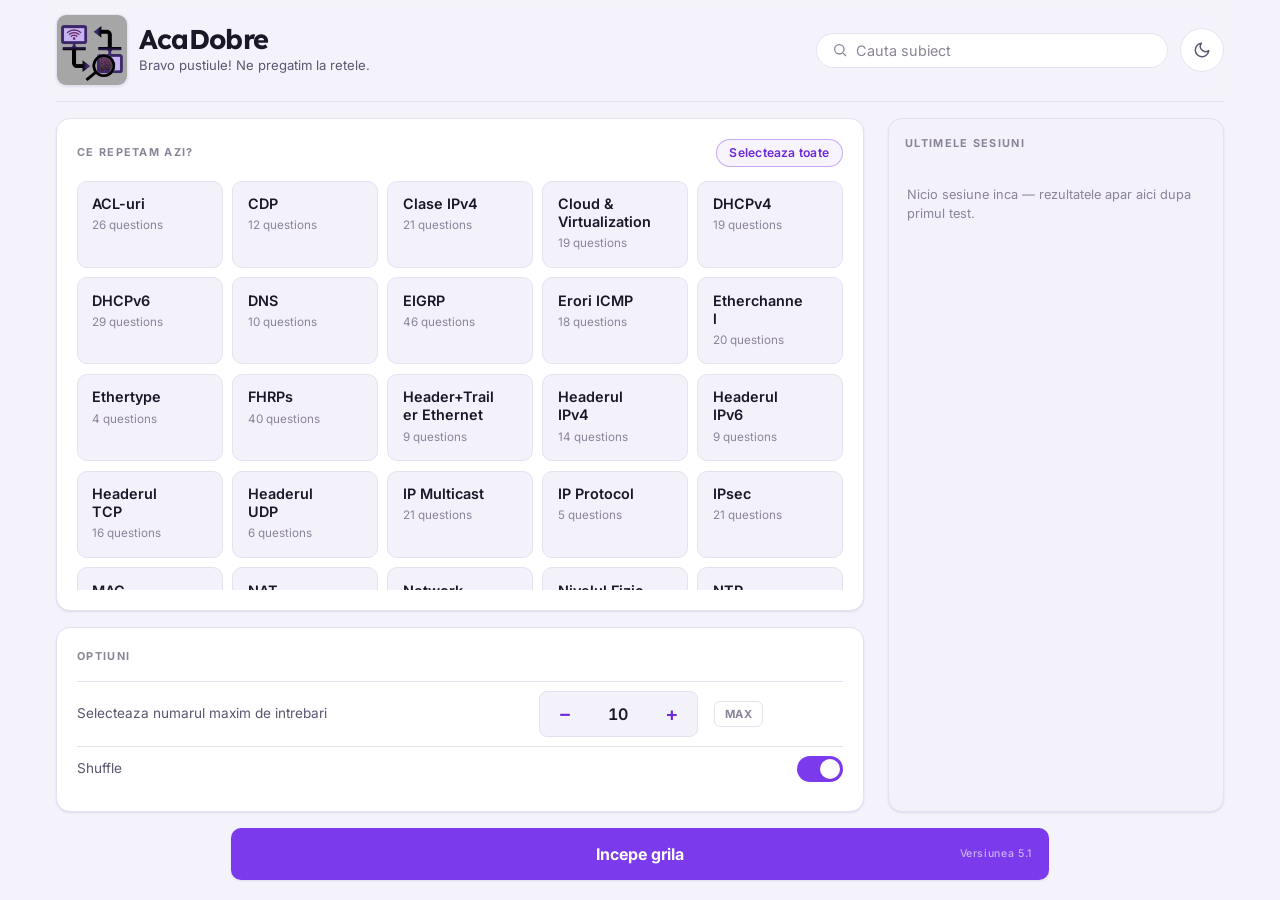
==== commit ea2fc37e: "fixed mobile theme UI" ====
--- a/index.html
+++ b/index.html
@@ -33,7 +33,7 @@
     })();
   </script>
 
-  <link rel="stylesheet" href="style.css?v=5.0" />
+  <link rel="stylesheet" href="style.css?v=5.1" />
 </head>
 <body>
 
@@ -76,7 +76,7 @@
 
       <section class="card" id="topics-card">
         <div class="topics-card-header">
-          <span class="section-label">Ce servim azi?</span>
+          <span class="section-label">Ce repetam azi?</span>
           <button id="topic-select-all-btn" class="topic-select-all-btn" type="button">Selecteaza toate</button>
         </div>
         <div id="topic-list" class="topic-grid"></div>
@@ -122,7 +122,7 @@
 
       <button id="start-btn" class="btn btn-primary btn-large" type="button">
         <span class="start-btn-label">Incepe grila</span>
-        <span class="start-btn-version">Versiunea 5.0</span>
+        <span class="start-btn-version">Versiunea 5.1</span>
       </button>
 
       <aside class="card" id="last-session-card">
@@ -355,7 +355,7 @@
   <script src="questions/virtualization.js"></script>
   <script src="questions/eigrp.js"></script>
 
-  <script src="script.js?v=5.0"></script>
+  <script src="script.js?v=5.1"></script>
 
   <!-- Theme toggle wiring — presentation-only, kept separate from script.js -->
   <script>
--- a/style.css
+++ b/style.css
@@ -216,7 +216,7 @@
   border-bottom: 1px solid var(--border);
 }
 
-.brand { display: flex; align-items: center; gap: .7rem; min-width: 0; margin-right: auto; }
+.brand { display: flex; align-items: center; gap: .7rem; min-width: 0; margin-right: auto; flex: 1 1 100%; }
 .brand-logo {
   width: 64px; height: 64px;
   border-radius: var(--r-md);
@@ -233,8 +233,8 @@
 
 /* Search — full-width row on phones, inline from 640px up */
 .app-header-search {
-  order: 3;
-  flex: 1 1 100%;
+  order: 1;
+  flex: 1 1 auto;
   min-width: 0;
   display: flex;
   align-items: center;
@@ -507,6 +507,7 @@
 /* Tablet+ : search goes inline, comfortable container */
 @media (min-width: 640px) {
   .setup-container { max-width: 780px; padding: 0 1.5rem calc(1.5rem + env(safe-area-inset-bottom)); }
+  .brand { flex: 0 1 auto; }
   .app-header-search { order: 0; flex: 0 1 22rem; }
   .theme-toggle { order: 0; }
   .app-title { font-size: 1.7rem; }
